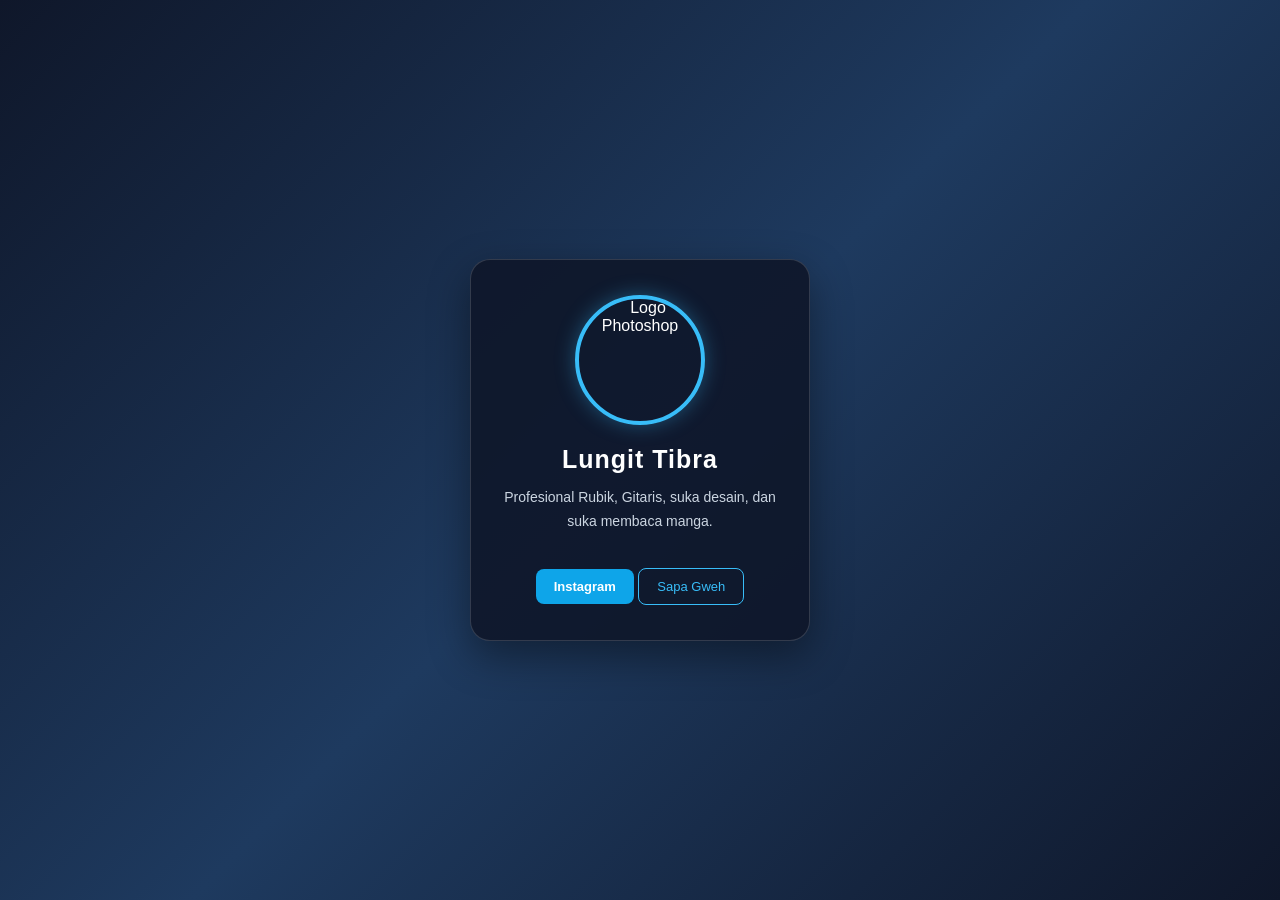
==== index.html @ 61258522 "Update index.html" ====
<!DOCTYPE html>
<html lang="id">

<head>
    <meta charset="UTF-8">
    <meta name="viewport" content="width=device-width, initial-scale=1.0">
    <title>King Lungit | Personal Profile</title>
    <link rel="stylesheet" href="style.css">
</head>

<body>

    <div class="profil-gweh">

        <img src="IMG_0841.JPG" alt="Logo Photoshop">

        <h1>Lungit Tibra</h1>

        <p>
            Profesional Rubik, Gitaris, suka desain,
            dan suka membaca manga.
        </p>

        <a href="https://www.instagram.com/lunqytz/" target="_blank">
            Instagram
        </a>

        <button id="sapagwe">
            Sapa Gweh
        </button>

    </div>

    <script src="script.js"></script>

</body>
</html>
---- style.css ----
/* RESET */
* {
  margin: 0;
  padding: 0;
  box-sizing: border-box;
}

/* BACKGROUND */
body {
  min-height: 100vh;
  display: flex;
  justify-content: center;
  align-items: center;
  background: linear-gradient(135deg, #0f172a, #1e3a5f, #0f172a);
  font-family: Arial, Helvetica, sans-serif;
  color: #ffffff;
}

/* PROFILE CARD */
.profil-gweh {
  width: 340px;
  padding: 35px 25px;
  background: rgba(15, 23, 42, 0.9);
  border: 1px solid rgba(255, 255, 255, 0.15);
  border-radius: 20px;
  text-align: center;
  box-shadow: 0 15px 40px rgba(0, 0, 0, 0.4);
  transition: 0.3s ease;
}

/* CARD HOVER */
.profil-gweh:hover {
  transform: translateY(-8px);
  box-shadow: 0 20px 50px rgba(0, 0, 0, 0.5);
}

/* PROFILE IMAGE */
.profil-gweh img {
  display: block;
  width: 130px;
  height: 130px;
  object-fit: cover;
  border-radius: 50%;
  margin: 0 auto 20px;
  border: 4px solid #38bdf8;
  box-shadow: 0 0 20px rgba(56, 189, 248, 0.35);
}

/* NAME */
.profil-gweh h1 {
  font-size: 25px;
  margin-bottom: 12px;
  letter-spacing: 1px;
}

/* DESCRIPTION */
.profil-gweh p {
  color: #cbd5e1;
  font-size: 14px;
  line-height: 1.7;
  margin-bottom: 25px;
}

/* LINKS */
.profil-gweh a {
  display: inline-block;
  padding: 10px 18px;
  background: #0ea5e9;
  color: white;
  text-decoration: none;
  border-radius: 8px;
  font-size: 13px;
  font-weight: bold;
  transition: 0.3s;
}

.profil-gweh a:hover {
  background: #0284c7;
  transform: scale(1.05);
}

/* BUTTON */
.profil-gweh button {
  padding: 10px 18px;
  margin-top: 10px;
  background: transparent;
  border: 1px solid #38bdf8;
  color: #38bdf8;
  border-radius: 8px;
  cursor: pointer;
  font-size: 13px;
  transition: 0.3s;
}

.profil-gweh button:hover {
  background: #38bdf8;
  color: #0f172a;
}

/* RESPONSIVE */
@media (max-width: 400px) {
  .profil-gweh {
    width: 90%;
  }
}
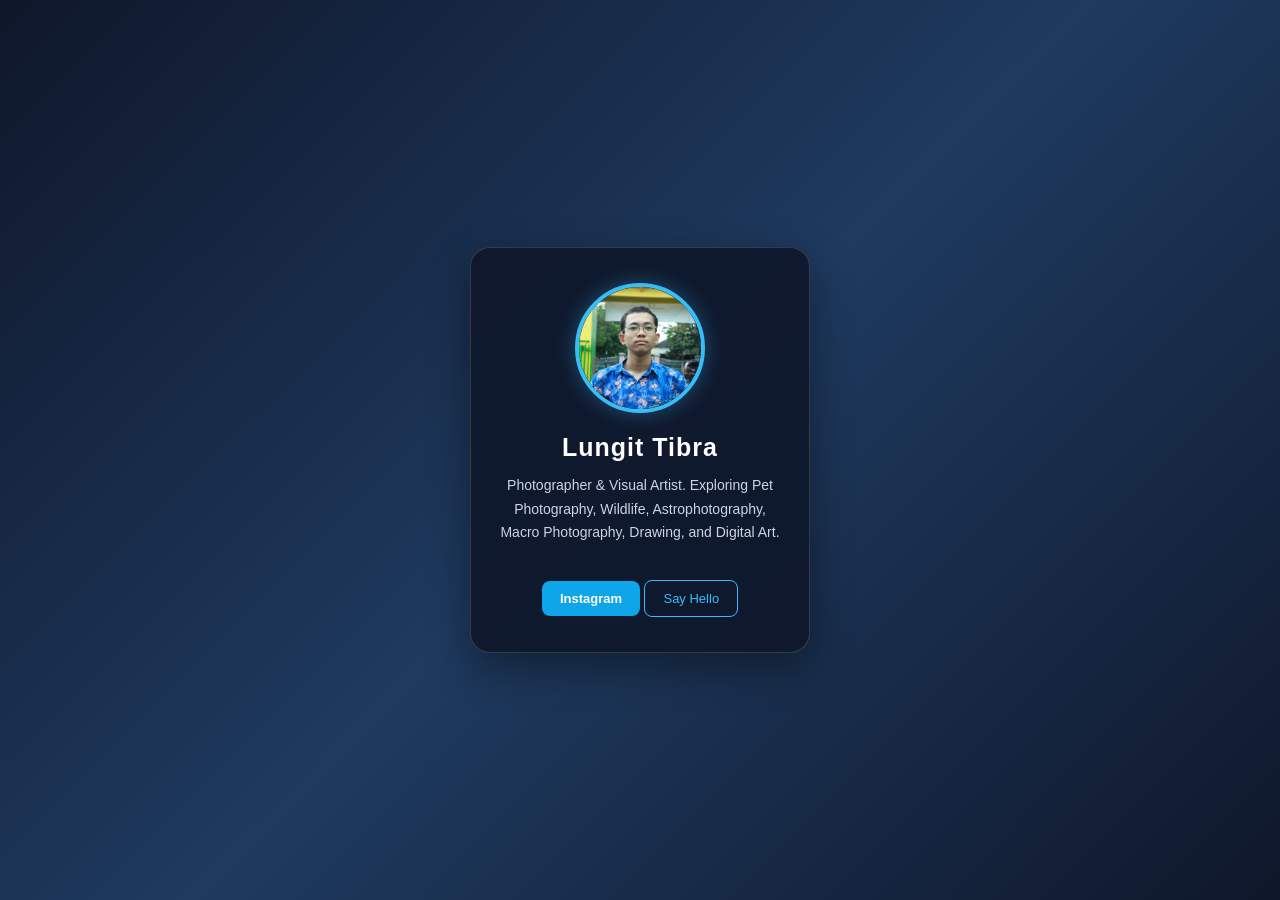
==== commit 725358b4: "Update index.html" ====
--- a/index.html
+++ b/index.html
@@ -5,7 +5,7 @@
 <head>
     <meta charset="UTF-8">
     <meta name="viewport" content="width=device-width, initial-scale=1.0">
-    <title>King Lungit | Personal Profile</title>
+    <title>King Lungit | Personal Portfolio</title>
     <link rel="stylesheet" href="style.css">
 </head>
 
@@ -13,21 +13,25 @@
 
     <div class="profil-gweh">
 
-        <img src="IMG_0841.JPG" alt="Logo Photoshop">
+        <img src="IMG_0841.JPG" alt="Lungit Tibra">
 
         <h1>Lungit Tibra</h1>
 
         <p>
-            Profesional Rubik, Gitaris, suka desain,
-            dan suka membaca manga.
+            Photographer & Visual Artist.
+            Exploring Pet Photography, Wildlife,
+            Astrophotography, Macro Photography,
+            Drawing, and Digital Art.
         </p>
 
-        <a href="https://www.instagram.com/lunqytz/" target="_blank">
+        <a href="https://www.instagram.com/lunqytz/"
+           target="_blank"
+           rel="noopener noreferrer">
             Instagram
         </a>
 
         <button id="sapagwe">
-            Sapa Gweh
+            Say Hello
         </button>
 
     </div>
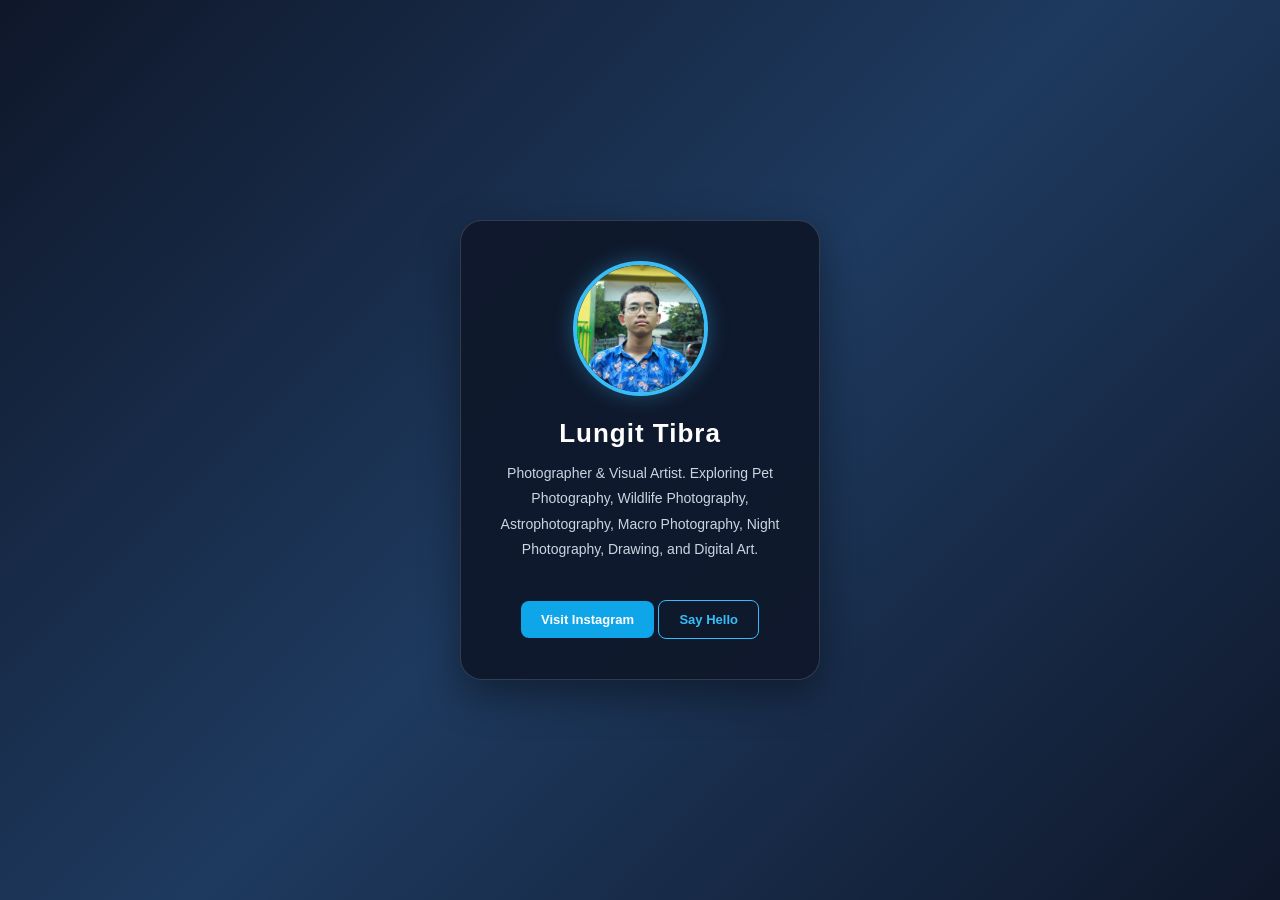
==== commit 43d544cc: "Update index.html" ====
--- a/index.html
+++ b/index.html
@@ -5,32 +5,37 @@
 <head>
     <meta charset="UTF-8">
     <meta name="viewport" content="width=device-width, initial-scale=1.0">
-    <title>King Lungit | Personal Portfolio</title>
+
+    <meta name="description" content="Personal portfolio of Lungit Tibra, Photographer and Visual Artist.">
+
+    <title>Lungit Tibra | Personal Portfolio</title>
+
     <link rel="stylesheet" href="style.css">
 </head>
 
 <body>
 
-    <div class="profil-gweh">
+    <div class="profile-card">
 
-        <img src="IMG_0841.JPG" alt="Lungit Tibra">
+        <img src="IMG_0841.JPG" alt="Profile Photo of Lungit Tibra">
 
         <h1>Lungit Tibra</h1>
 
         <p>
             Photographer & Visual Artist.
-            Exploring Pet Photography, Wildlife,
+            Exploring Pet Photography, Wildlife Photography,
             Astrophotography, Macro Photography,
-            Drawing, and Digital Art.
+            Night Photography, Drawing, and Digital Art.
         </p>
 
-        <a href="https://www.instagram.com/lunqytz/"
-           target="_blank"
-           rel="noopener noreferrer">
-            Instagram
+        <a
+            href="https://www.instagram.com/lunqytz/"
+            target="_blank"
+            rel="noopener noreferrer">
+            Visit Instagram
         </a>
 
-        <button id="sapagwe">
+        <button id="greeting-button">
             Say Hello
         </button>
 
--- a/style.css
+++ b/style.css
@@ -1,106 +1,158 @@
 
-/* RESET */
+/* ==========================
+   RESET
+========================== */
 * {
-  margin: 0;
-  padding: 0;
-  box-sizing: border-box;
+    margin: 0;
+    padding: 0;
+    box-sizing: border-box;
 }
 
-/* BACKGROUND */
+/* ==========================
+   BODY & BACKGROUND
+========================== */
 body {
-  min-height: 100vh;
-  display: flex;
-  justify-content: center;
-  align-items: center;
-  background: linear-gradient(135deg, #0f172a, #1e3a5f, #0f172a);
-  font-family: Arial, Helvetica, sans-serif;
-  color: #ffffff;
+    min-height: 100vh;
+    display: flex;
+    justify-content: center;
+    align-items: center;
+    padding: 20px;
+
+    background: linear-gradient(
+        135deg,
+        #0f172a,
+        #1e3a5f,
+        #0f172a
+    );
+
+    font-family: Arial, Helvetica, sans-serif;
+    color: #ffffff;
 }
 
-/* PROFILE CARD */
-.profil-gweh {
-  width: 340px;
-  padding: 35px 25px;
-  background: rgba(15, 23, 42, 0.9);
-  border: 1px solid rgba(255, 255, 255, 0.15);
-  border-radius: 20px;
-  text-align: center;
-  box-shadow: 0 15px 40px rgba(0, 0, 0, 0.4);
-  transition: 0.3s ease;
+/* ==========================
+   PROFILE CARD
+========================== */
+.profile-card {
+    width: 360px;
+    padding: 40px 28px;
+
+    background: rgba(15, 23, 42, 0.92);
+    border: 1px solid rgba(255, 255, 255, 0.15);
+    border-radius: 22px;
+
+    text-align: center;
+
+    box-shadow: 0 15px 40px rgba(0, 0, 0, 0.4);
+
+    transition: all 0.3s ease;
 }
 
 /* CARD HOVER */
-.profil-gweh:hover {
-  transform: translateY(-8px);
-  box-shadow: 0 20px 50px rgba(0, 0, 0, 0.5);
+.profile-card:hover {
+    transform: translateY(-8px);
+    box-shadow: 0 20px 50px rgba(0, 0, 0, 0.5);
 }
 
-/* PROFILE IMAGE */
-.profil-gweh img {
-  display: block;
-  width: 130px;
-  height: 130px;
-  object-fit: cover;
-  border-radius: 50%;
-  margin: 0 auto 20px;
-  border: 4px solid #38bdf8;
-  box-shadow: 0 0 20px rgba(56, 189, 248, 0.35);
+/* ==========================
+   PROFILE IMAGE
+========================== */
+.profile-card img {
+    display: block;
+
+    width: 135px;
+    height: 135px;
+
+    object-fit: cover;
+    border-radius: 50%;
+
+    margin: 0 auto 22px;
+
+    border: 4px solid #38bdf8;
+
+    box-shadow: 0 0 20px rgba(56, 189, 248, 0.35);
 }
 
-/* NAME */
-.profil-gweh h1 {
-  font-size: 25px;
-  margin-bottom: 12px;
-  letter-spacing: 1px;
+/* ==========================
+   PROFILE NAME
+========================== */
+.profile-card h1 {
+    font-size: 26px;
+    font-weight: bold;
+    letter-spacing: 1px;
+
+    margin-bottom: 12px;
 }
 
-/* DESCRIPTION */
-.profil-gweh p {
-  color: #cbd5e1;
-  font-size: 14px;
-  line-height: 1.7;
-  margin-bottom: 25px;
+/* ==========================
+   PROFILE DESCRIPTION
+========================== */
+.profile-card p {
+    color: #cbd5e1;
+
+    font-size: 14px;
+    line-height: 1.8;
+
+    margin-bottom: 28px;
 }
 
-/* LINKS */
-.profil-gweh a {
-  display: inline-block;
-  padding: 10px 18px;
-  background: #0ea5e9;
-  color: white;
-  text-decoration: none;
-  border-radius: 8px;
-  font-size: 13px;
-  font-weight: bold;
-  transition: 0.3s;
+/* ==========================
+   INSTAGRAM LINK
+========================== */
+.profile-card a {
+    display: inline-block;
+
+    padding: 11px 20px;
+
+    background: #0ea5e9;
+    color: #ffffff;
+
+    text-decoration: none;
+    border-radius: 8px;
+
+    font-size: 13px;
+    font-weight: bold;
+
+    transition: 0.3s ease;
 }
 
-.profil-gweh a:hover {
-  background: #0284c7;
-  transform: scale(1.05);
+.profile-card a:hover {
+    background: #0284c7;
+    transform: scale(1.05);
 }
 
-/* BUTTON */
-.profil-gweh button {
-  padding: 10px 18px;
-  margin-top: 10px;
-  background: transparent;
-  border: 1px solid #38bdf8;
-  color: #38bdf8;
-  border-radius: 8px;
-  cursor: pointer;
-  font-size: 13px;
-  transition: 0.3s;
+/* ==========================
+   GREETING BUTTON
+========================== */
+.profile-card button {
+    padding: 11px 20px;
+    margin-top: 10px;
+
+    background: transparent;
+
+    border: 1px solid #38bdf8;
+    color: #38bdf8;
+
+    border-radius: 8px;
+
+    cursor: pointer;
+
+    font-size: 13px;
+    font-weight: bold;
+
+    transition: 0.3s ease;
 }
 
-.profil-gweh button:hover {
-  background: #38bdf8;
-  color: #0f172a;
+.profile-card button:hover {
+    background: #38bdf8;
+    color: #0f172a;
 }
 
-/* RESPONSIVE */
+/* ==========================
+   RESPONSIVE DESIGN
+========================== */
 @media (max-width: 400px) {
-  .profil-gweh {
-    width: 90%;
-  }
+    .profile-card {
+        width: 100%;
+        padding: 35px 22px;
+    }
 }
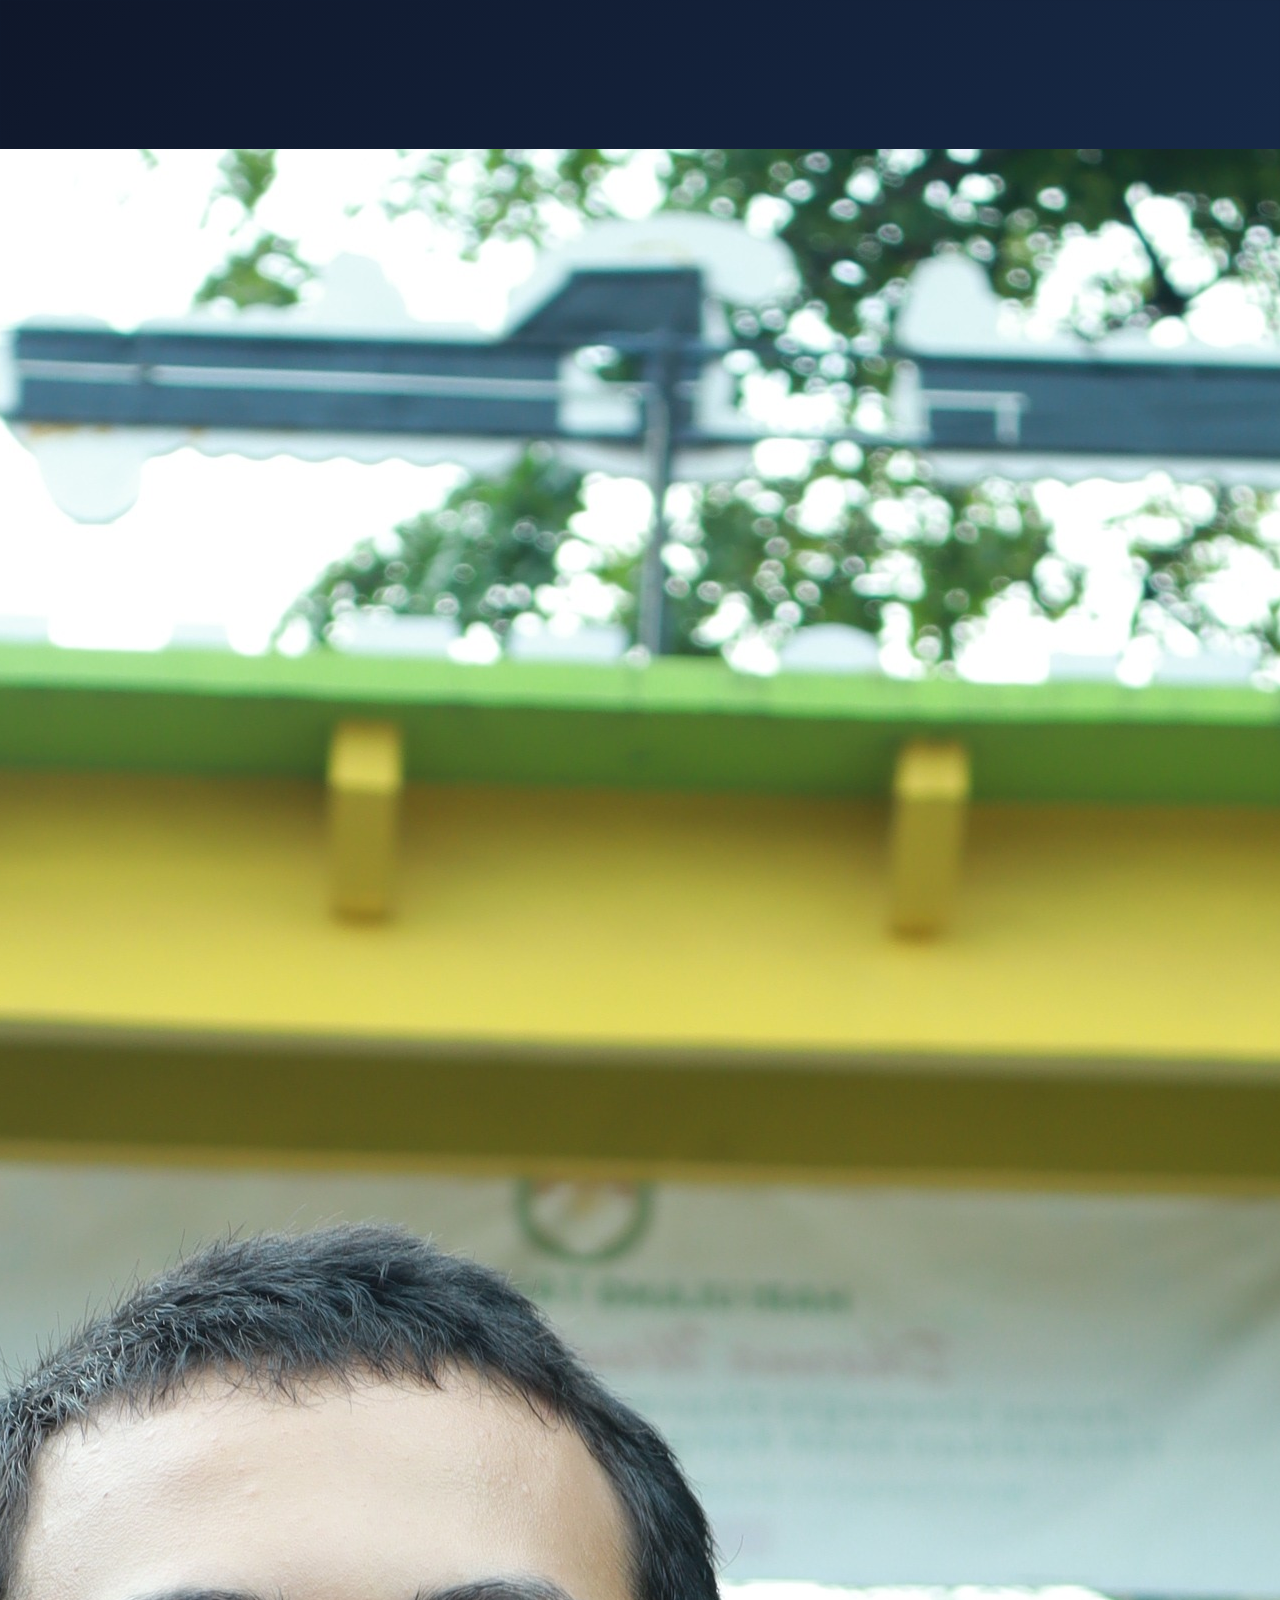
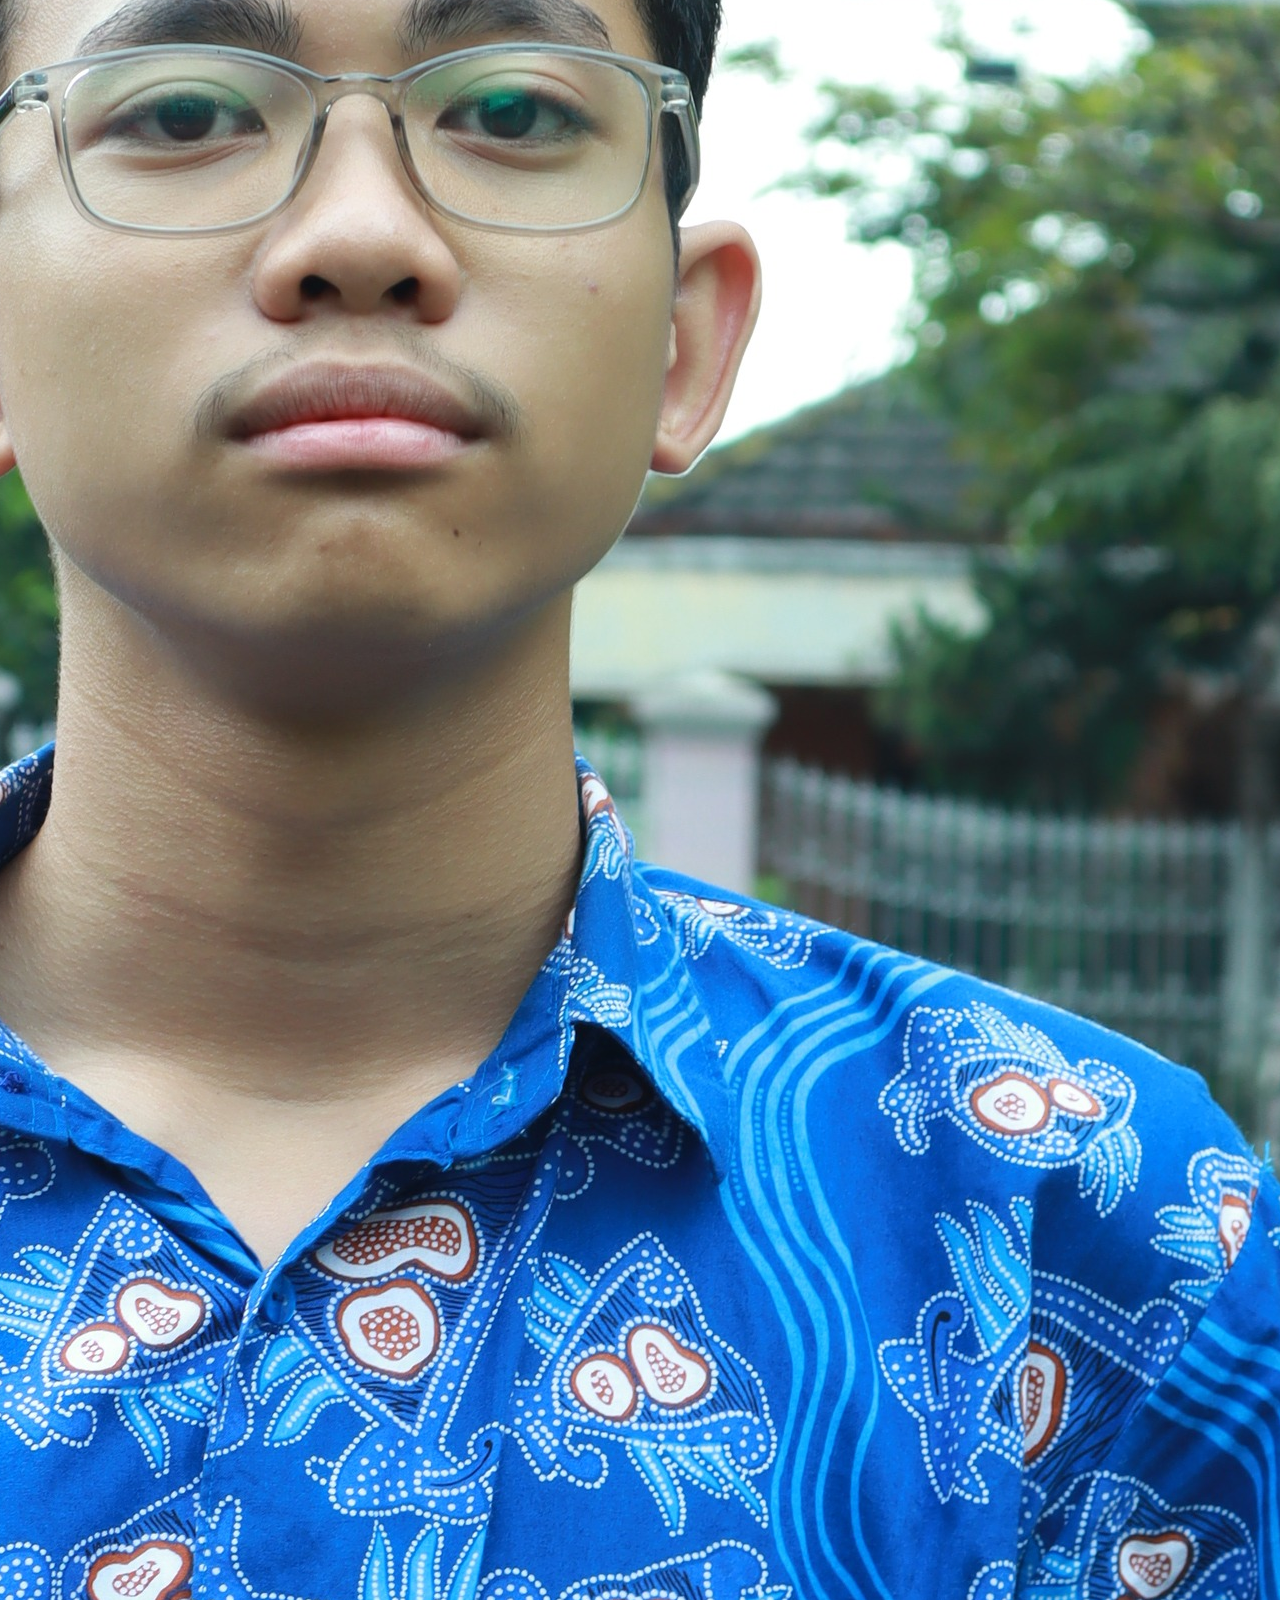
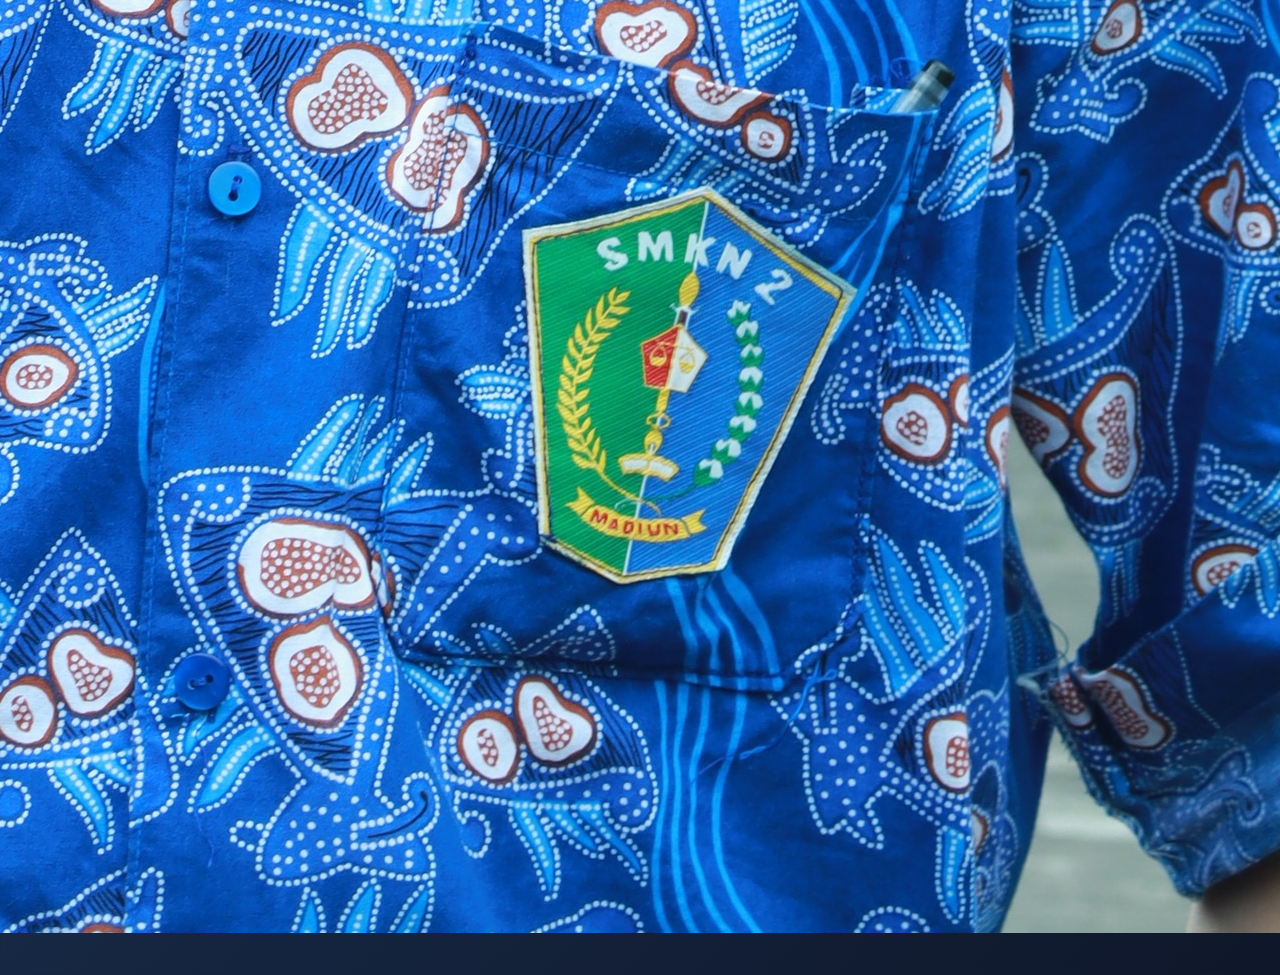
==== commit 8db30a83: "Update index.html" ====
--- a/index.html
+++ b/index.html
@@ -1,45 +1,440 @@
 
 <!DOCTYPE html>
-<html lang="id">
+<html lang="en">
 
 <head>
     <meta charset="UTF-8">
     <meta name="viewport" content="width=device-width, initial-scale=1.0">
 
-    <meta name="description" content="Personal portfolio of Lungit Tibra, Photographer and Visual Artist.">
-
-    <title>Lungit Tibra | Personal Portfolio</title>
+    <meta name="description" content="The personal portfolio of Lungit Tibra, Photographer and Visual Artist.">
+
+    <title>Lungit Tibra | Creative Portfolio</title>
 
     <link rel="stylesheet" href="style.css">
+
+    <link rel="preconnect" href="https://fonts.googleapis.com">
+    <link rel="preconnect" href="https://fonts.gstatic.com" crossorigin>
+
+    <link href="https://fonts.googleapis.com/css2?family=DM+Sans:wght@400;500;600;700&family=Outfit:wght@400;500;600;700;800&display=swap" rel="stylesheet">
 </head>
 
 <body>
 
-    <div class="profile-card">
-
-        <img src="IMG_0841.JPG" alt="Profile Photo of Lungit Tibra">
-
-        <h1>Lungit Tibra</h1>
-
-        <p>
-            Photographer & Visual Artist.
-            Exploring Pet Photography, Wildlife Photography,
-            Astrophotography, Macro Photography,
-            Night Photography, Drawing, and Digital Art.
-        </p>
-
-        <a
-            href="https://www.instagram.com/lunqytz/"
-            target="_blank"
-            rel="noopener noreferrer">
-            Visit Instagram
-        </a>
-
-        <button id="greeting-button">
-            Say Hello
-        </button>
-
-    </div>
+    <!-- NAVIGATION -->
+    <header class="header">
+        <nav class="navbar container">
+
+            <a href="#home" class="logo">
+                LUN<span>GIT.</span>
+            </a>
+
+            <button class="menu-toggle" id="menu-toggle" aria-label="Open navigation" aria-expanded="false">
+                ☰
+            </button>
+
+            <ul class="nav-links" id="nav-links">
+                <li><a href="#home">Home</a></li>
+                <li><a href="#about">About</a></li>
+                <li><a href="#portfolio">Portfolio</a></li>
+                <li><a href="#skills">Skills</a></li>
+                <li><a href="#contact">Contact</a></li>
+            </ul>
+
+        </nav>
+    </header>
+
+
+    <!-- HERO SECTION -->
+    <section class="hero container" id="home">
+
+        <div class="hero-content reveal">
+
+            <span class="eyebrow">
+                <span class="status-dot"></span>
+                PHOTOGRAPHER & VISUAL ARTIST
+            </span>
+
+            <h1>
+                Hello, I'm<br>
+                <span>Lungit Tibra.</span>
+            </h1>
+
+            <p>
+                Capturing moments, exploring creativity,
+                and creating visual stories through
+                photography and digital art.
+            </p>
+
+            <div class="hero-buttons">
+                <a href="#portfolio" class="btn btn-primary">
+                    Explore My Work
+                </a>
+
+                <a href="#contact" class="btn btn-outline">
+                    Get in Touch
+                </a>
+            </div>
+
+            <div class="hero-social">
+                <span>FOLLOW MY JOURNEY</span>
+                <a href="https://www.instagram.com/lunqytz/"
+                   target="_blank"
+                   rel="noopener noreferrer">
+                    Instagram ↗
+                </a>
+            </div>
+
+        </div>
+
+
+        <div class="hero-image reveal">
+
+            <div class="image-decoration"></div>
+
+            <img src="IMG_0841.JPG" alt="Portrait of Lungit Tibra">
+
+            <div class="image-caption">
+                <span>CREATIVE PORTFOLIO</span>
+                <strong>2026 — PRESENT</strong>
+            </div>
+
+        </div>
+
+    </section>
+
+
+    <!-- ABOUT SECTION -->
+    <section class="section container" id="about">
+
+        <div class="section-heading reveal">
+            <span class="section-label">01 / ABOUT ME</span>
+            <h2>A Little About <span>Myself.</span></h2>
+        </div>
+
+        <div class="about-content reveal">
+
+            <div class="about-text">
+                <h3>Creativity is my way of seeing the world.</h3>
+
+                <p>
+                    Hello! I'm Lungit Tibra, a student of Visual
+                    Communication Design (DKV) with a strong
+                    interest in photography and visual arts.
+                </p>
+
+                <p>
+                    I enjoy capturing moments, exploring nature,
+                    observing small details, and transforming
+                    ideas into visual creations through
+                    photography, drawing, and digital design.
+                </p>
+
+                <p>
+                    This website is a collection of my creative
+                    journey, personal projects, and selected works.
+                </p>
+            </div>
+
+            <div class="about-info">
+
+                <div class="info-item">
+                    <span>NAME</span>
+                    <strong>Lungit Tibra</strong>
+                </div>
+
+                <div class="info-item">
+                    <span>FIELD</span>
+                    <strong>Photography & Digital Art</strong>
+                </div>
+
+                <div class="info-item">
+                    <span>EDUCATION</span>
+                    <strong>Visual Communication Design</strong>
+                </div>
+
+                <div class="info-item">
+                    <span>LOCATION</span>
+                    <strong>Indonesia</strong>
+                </div>
+
+            </div>
+
+        </div>
+
+    </section>
+
+
+    <!-- PORTFOLIO SECTION -->
+    <section class="section portfolio-section" id="portfolio">
+
+        <div class="container">
+
+            <div class="section-heading reveal">
+                <span class="section-label">02 / MY PORTFOLIO</span>
+                <h2>Explore My <span>Creative World.</span></h2>
+
+                <p>
+                    A collection of my interests, creative experiments,
+                    and visual projects.
+                </p>
+            </div>
+
+
+            <div class="portfolio-grid">
+
+                <a href="#contact" class="portfolio-card reveal">
+                    <div class="portfolio-icon">🐈</div>
+                    <span>01 / PHOTOGRAPHY</span>
+                    <h3>Pet Photography</h3>
+                    <p>Capturing the personality and charm of animals.</p>
+                    <div class="card-arrow">↗</div>
+                </a>
+
+
+                <a href="#contact" class="portfolio-card reveal">
+                    <div class="portfolio-icon">✏️</div>
+                    <span>02 / ART</span>
+                    <h3>Drawing</h3>
+                    <p>Expressing ideas through illustrations and sketches.</p>
+                    <div class="card-arrow">↗</div>
+                </a>
+
+
+                <a href="#contact" class="portfolio-card reveal">
+                    <div class="portfolio-icon">🌙</div>
+                    <span>03 / PHOTOGRAPHY</span>
+                    <h3>Astrophotography</h3>
+                    <p>Exploring the beauty of the night sky and space.</p>
+                    <div class="card-arrow">↗</div>
+                </a>
+
+
+                <a href="#contact" class="portfolio-card reveal">
+                    <div class="portfolio-icon">📷</div>
+                    <span>04 / PHOTOGRAPHY</span>
+                    <h3>Photography</h3>
+                    <p>Documenting moments, places, and everyday life.</p>
+                    <div class="card-arrow">↗</div>
+                </a>
+
+
+                <a href="#contact" class="portfolio-card reveal">
+                    <div class="portfolio-icon">🦅</div>
+                    <span>05 / PHOTOGRAPHY</span>
+                    <h3>Wildlife Photography</h3>
+                    <p>Discovering wildlife through the camera lens.</p>
+                    <div class="card-arrow">↗</div>
+                </a>
+
+
+                <a href="#contact" class="portfolio-card reveal">
+                    <div class="portfolio-icon">👤</div>
+                    <span>06 / PHOTOGRAPHY</span>
+                    <h3>People Photography</h3>
+                    <p>Capturing human expressions and moments.</p>
+                    <div class="card-arrow">↗</div>
+                </a>
+
+
+                <a href="#contact" class="portfolio-card reveal">
+                    <div class="portfolio-icon">🌸</div>
+                    <span>07 / PHOTOGRAPHY</span>
+                    <h3>Macro Photography</h3>
+                    <p>Discovering beauty in the smallest details.</p>
+                    <div class="card-arrow">↗</div>
+                </a>
+
+
+                <a href="#contact" class="portfolio-card reveal">
+                    <div class="portfolio-icon">🎨</div>
+                    <span>08 / GRAPHIC DESIGN</span>
+                    <h3>Illustrator Work</h3>
+                    <p>Creating vector graphics and visual compositions.</p>
+                    <div class="card-arrow">↗</div>
+                </a>
+
+
+                <a href="#contact" class="portfolio-card reveal">
+                    <div class="portfolio-icon">🖌️</div>
+                    <span>09 / DIGITAL ART</span>
+                    <h3>Photoshop Work</h3>
+                    <p>Photo manipulation, editing, and digital artwork.</p>
+                    <div class="card-arrow">↗</div>
+                </a>
+
+
+                <a href="#contact" class="portfolio-card reveal">
+                    <div class="portfolio-icon">🌃</div>
+                    <span>10 / PHOTOGRAPHY</span>
+                    <h3>Night Photography</h3>
+                    <p>Capturing atmosphere and light after dark.</p>
+                    <div class="card-arrow">↗</div>
+                </a>
+
+            </div>
+
+        </div>
+
+    </section>
+
+
+    <!-- SKILLS SECTION -->
+    <section class="section container" id="skills">
+
+        <div class="section-heading reveal">
+            <span class="section-label">03 / MY SKILLS</span>
+            <h2>Creative <span>Tools.</span></h2>
+
+            <p>
+                Software and creative fields I enjoy exploring.
+            </p>
+        </div>
+
+
+        <div class="skills-grid reveal">
+
+            <div class="skill-item">
+                <div class="skill-symbol">Ps</div>
+                <div>
+                    <h3>Adobe Photoshop</h3>
+                    <p>Photo Editing & Digital Art</p>
+                </div>
+            </div>
+
+
+            <div class="skill-item">
+                <div class="skill-symbol illustrator">Ai</div>
+                <div>
+                    <h3>Adobe Illustrator</h3>
+                    <p>Vector Design & Illustration</p>
+                </div>
+            </div>
+
+
+            <div class="skill-item">
+                <div class="skill-symbol camera">📷</div>
+                <div>
+                    <h3>Photography</h3>
+                    <p>Visual Storytelling & Composition</p>
+                </div>
+            </div>
+
+
+            <div class="skill-item">
+                <div class="skill-symbol art">✏️</div>
+                <div>
+                    <h3>Drawing</h3>
+                    <p>Sketching & Creative Illustration</p>
+                </div>
+            </div>
+
+        </div>
+
+    </section>
+
+
+    <!-- FEATURED WORKS -->
+    <section class="section featured-section">
+
+        <div class="container">
+
+            <div class="section-heading reveal">
+                <span class="section-label">04 / CREATIVE JOURNEY</span>
+                <h2>Every Frame Tells <span>A Story.</span></h2>
+
+                <p>
+                    Every photograph and design represents
+                    a part of my creative journey.
+                </p>
+            </div>
+
+
+            <div class="featured-box reveal">
+
+                <div class="featured-content">
+                    <span>PERSONAL PROJECTS</span>
+
+                    <h3>
+                        Observe.<br>
+                        Capture.<br>
+                        Create.
+                    </h3>
+
+                    <p>
+                        A continuous journey of learning,
+                        experimenting, and developing
+                        my creative skills.
+                    </p>
+
+                    <a href="https://www.instagram.com/lunqytz/"
+                       target="_blank"
+                       rel="noopener noreferrer">
+                        View My Instagram ↗
+                    </a>
+                </div>
+
+                <div class="featured-decoration">
+                    <div class="circle circle-one"></div>
+                    <div class="circle circle-two"></div>
+                    <span>CREATIVITY</span>
+                </div>
+
+            </div>
+
+        </div>
+
+    </section>
+
+
+    <!-- CONTACT SECTION -->
+    <section class="section container" id="contact">
+
+        <div class="contact-box reveal">
+
+            <span class="section-label">05 / GET IN TOUCH</span>
+
+            <h2>Let's Connect <span>Together.</span></h2>
+
+            <p>
+                Thank you for visiting my portfolio.
+                Feel free to explore my work and connect
+                with me through Instagram.
+            </p>
+
+            <a href="https://www.instagram.com/lunqytz/"
+               target="_blank"
+               rel="noopener noreferrer"
+               class="btn btn-primary">
+                Contact Me on Instagram ↗
+            </a>
+
+        </div>
+
+    </section>
+
+
+    <!-- FOOTER -->
+    <footer class="footer">
+
+        <div class="container footer-content">
+
+            <a href="#home" class="logo">
+                LUN<span>GIT.</span>
+            </a>
+
+            <p>
+                © <span id="current-year">2026</span>
+                Lungit Tibra. All Rights Reserved.
+            </p>
+
+            <a href="#home" class="back-top">
+                Back to Top ↑
+            </a>
+
+        </div>
+
+    </footer>
+
 
     <script src="script.js"></script>
 
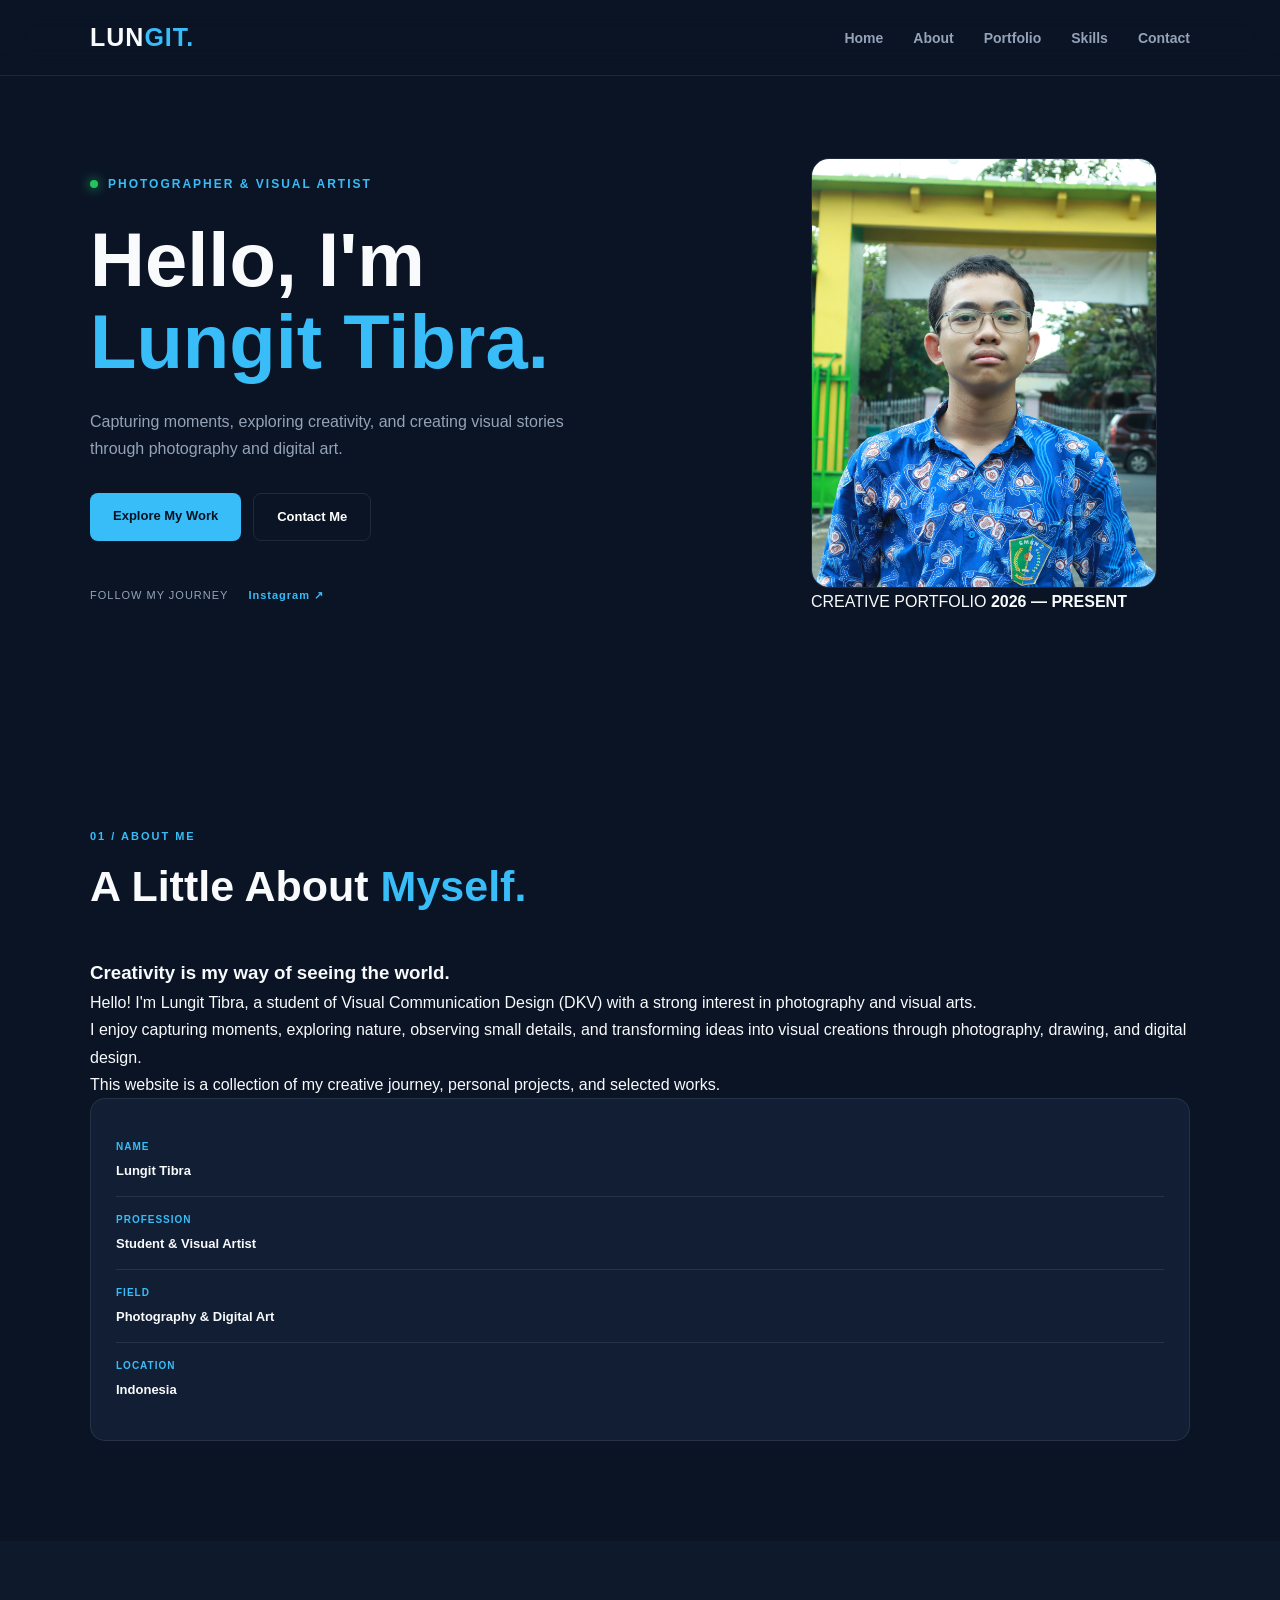
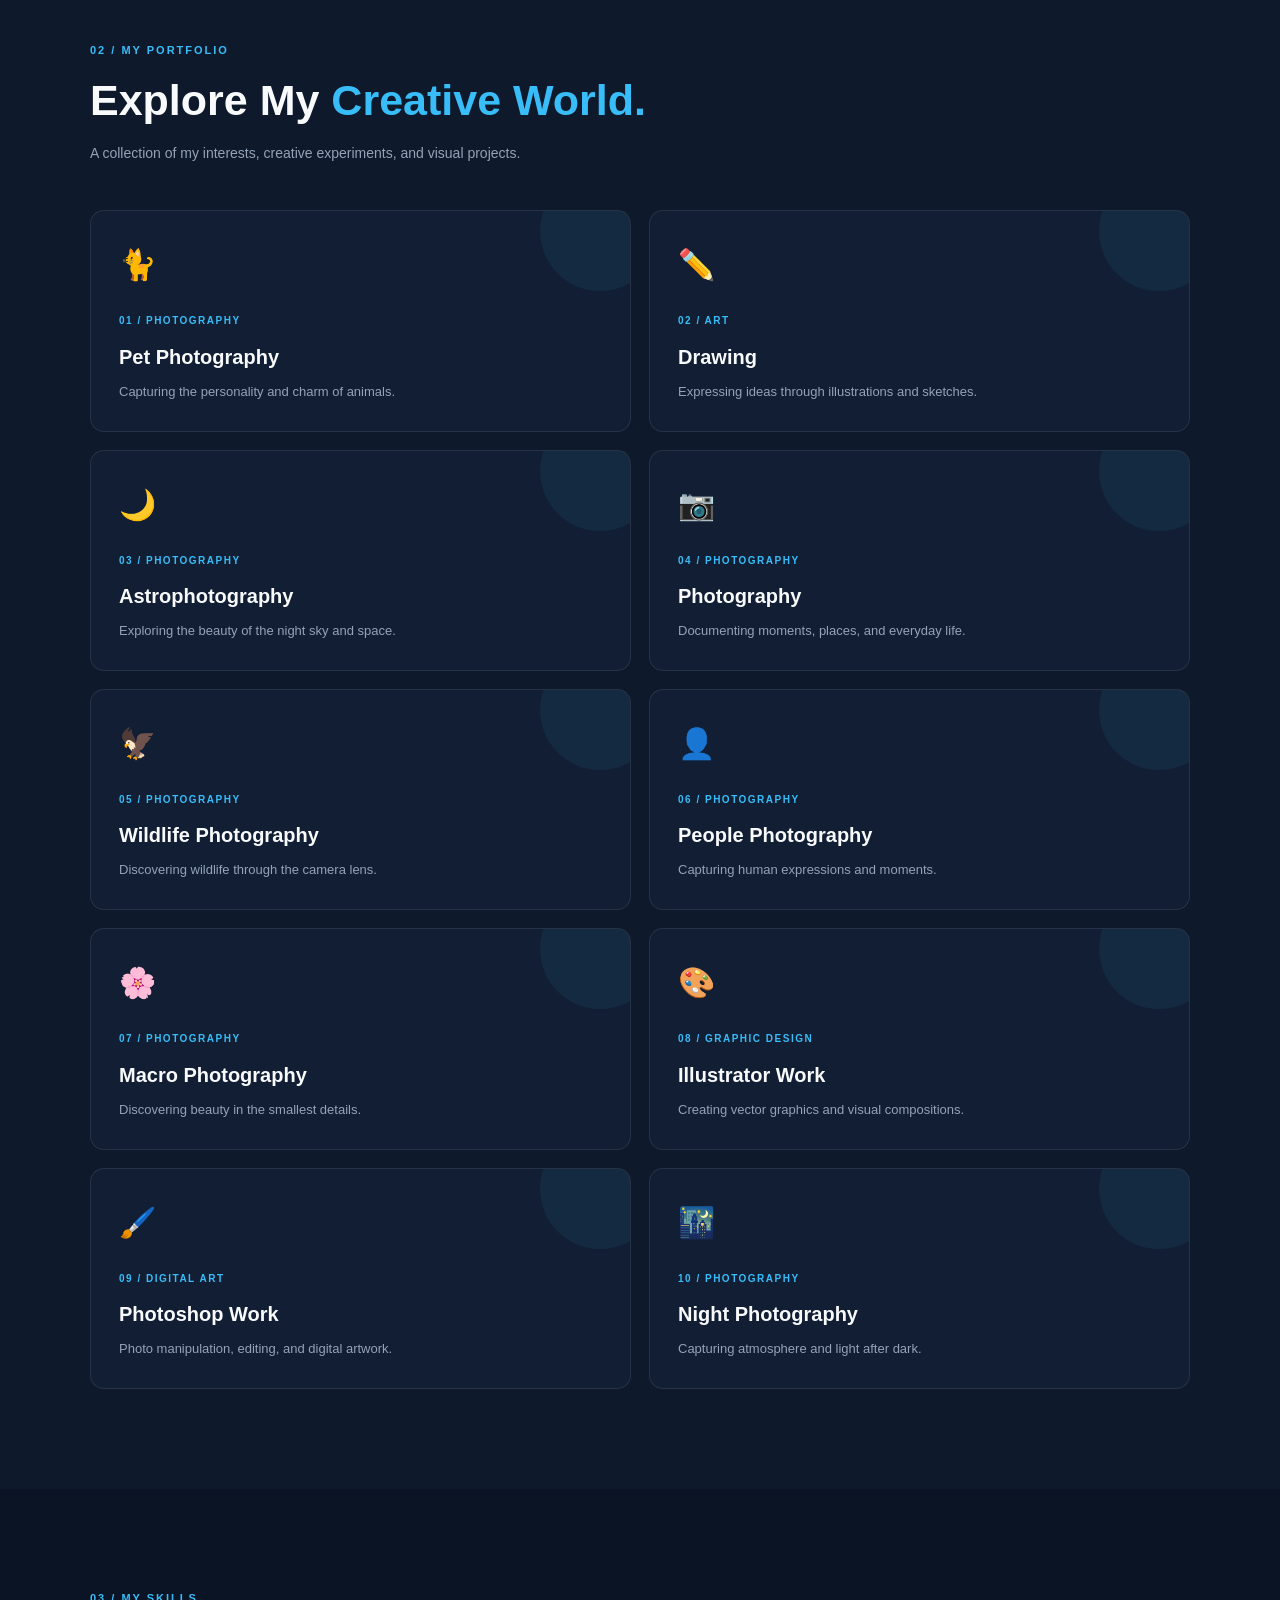
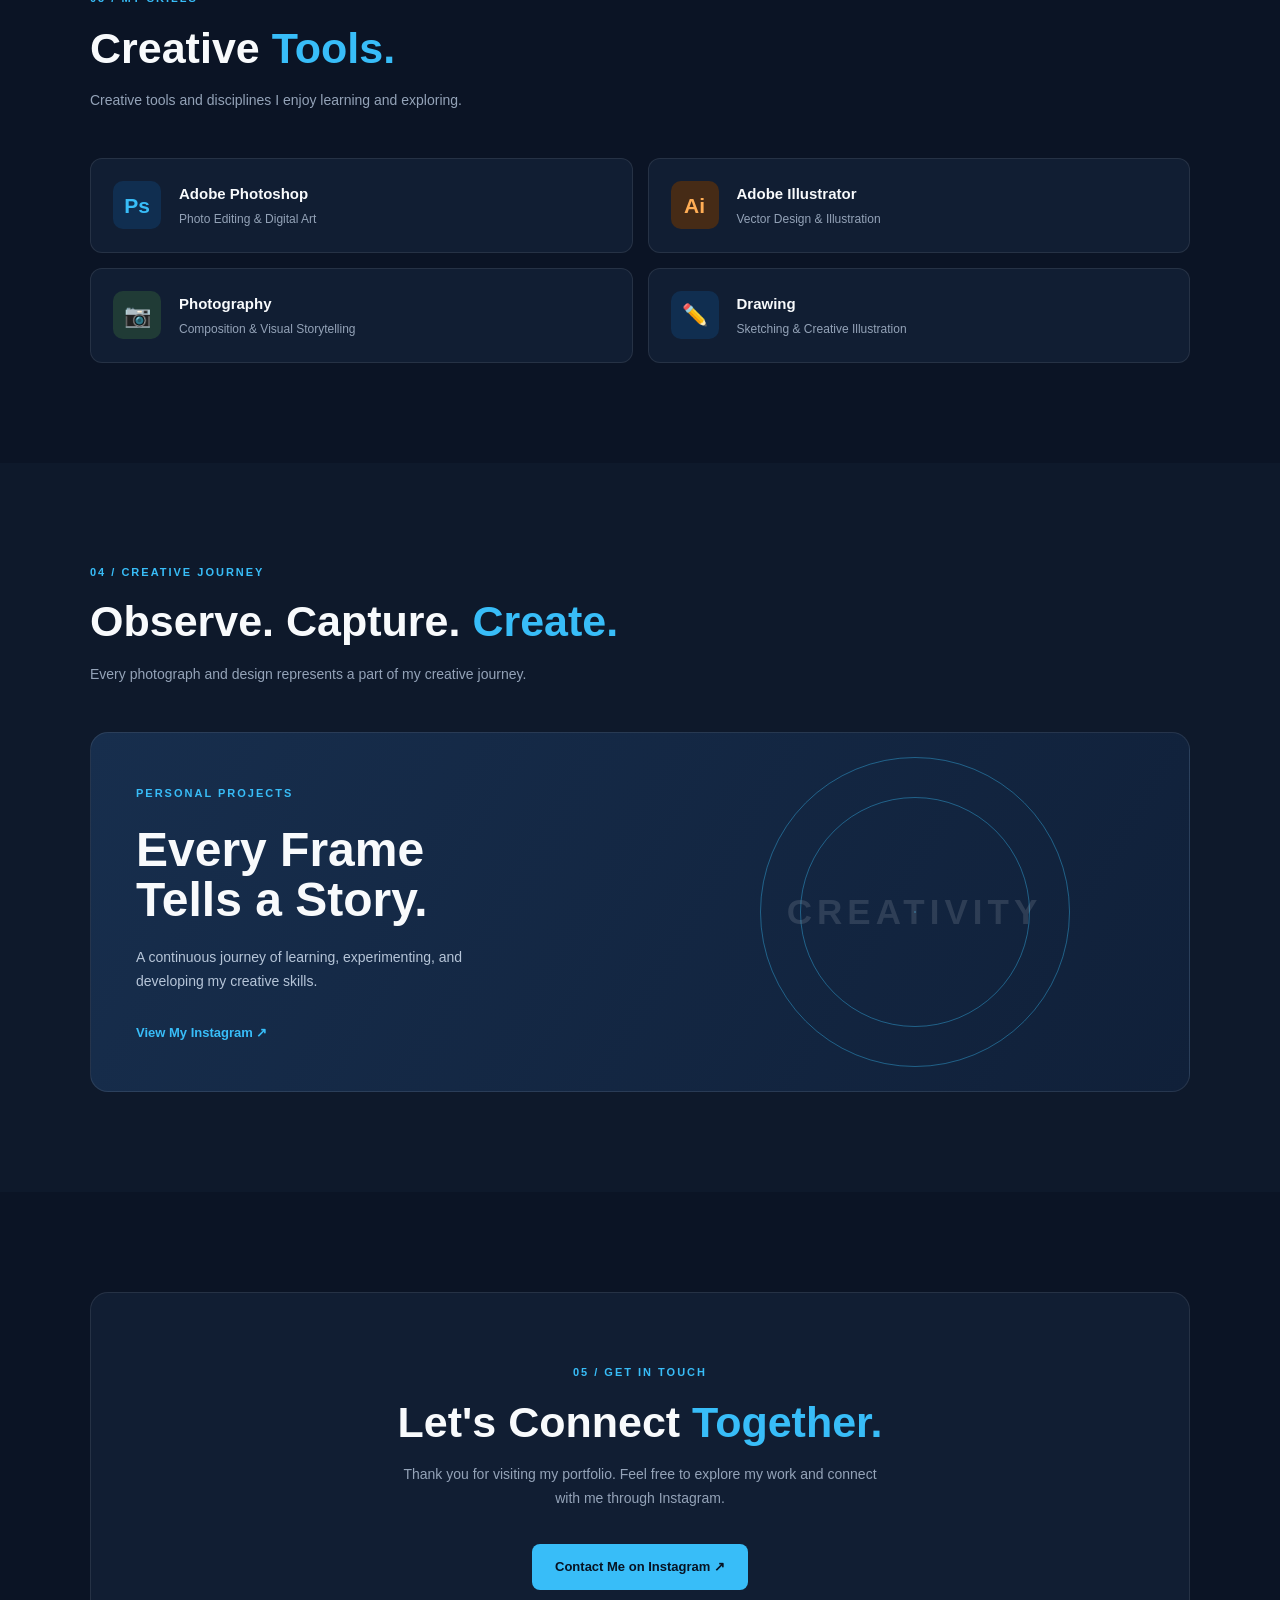
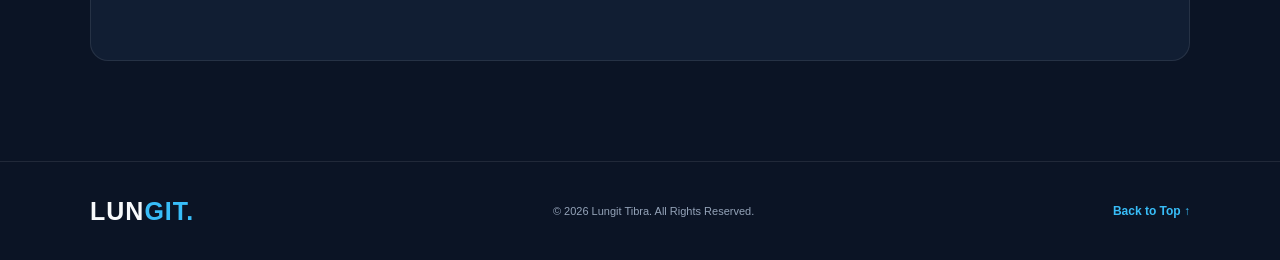
==== commit 0f0d4e18: "Update index.html" ====
--- a/index.html
+++ b/index.html
@@ -6,11 +6,11 @@
     <meta charset="UTF-8">
     <meta name="viewport" content="width=device-width, initial-scale=1.0">
 
-    <meta name="description" content="The personal portfolio of Lungit Tibra, Photographer and Visual Artist.">
+    <meta name="description" content="Lungit Tibra - Photographer and Visual Artist. Personal creative portfolio.">
 
     <title>Lungit Tibra | Creative Portfolio</title>
 
-    <link rel="stylesheet" href="style.css">
+    <link rel="stylesheet" href="style.css?v=3">
 
     <link rel="preconnect" href="https://fonts.googleapis.com">
     <link rel="preconnect" href="https://fonts.gstatic.com" crossorigin>
@@ -21,409 +21,423 @@
 <body>
 
     <!-- NAVIGATION -->
-    <header class="header">
-        <nav class="navbar container">
+    <header class="header" id="home">
+        <div class="container navbar">
+
+            <a href="#home" class="logo">LUN<span>GIT.</span></a>
+
+            <button class="menu-toggle" id="menu-toggle"
+                aria-label="Toggle navigation"
+                aria-expanded="false">
+                ☰
+            </button>
+
+            <nav>
+                <ul class="nav-links" id="nav-links">
+                    <li><a href="#home">Home</a></li>
+                    <li><a href="#about">About</a></li>
+                    <li><a href="#portfolio">Portfolio</a></li>
+                    <li><a href="#skills">Skills</a></li>
+                    <li><a href="#contact">Contact</a></li>
+                </ul>
+            </nav>
+
+        </div>
+    </header>
+
+
+    <main>
+
+        <!-- HERO -->
+        <section class="hero container">
+
+            <div class="hero-content reveal">
+
+                <span class="eyebrow">
+                    <span class="status-dot"></span>
+                    PHOTOGRAPHER & VISUAL ARTIST
+                </span>
+
+                <h1>
+                    Hello, I'm<br>
+                    <span>Lungit Tibra.</span>
+                </h1>
+
+                <p>
+                    Capturing moments, exploring creativity,
+                    and creating visual stories through
+                    photography and digital art.
+                </p>
+
+                <div class="hero-buttons">
+                    <a href="#portfolio" class="btn btn-primary">
+                        Explore My Work
+                    </a>
+
+                    <a href="#contact" class="btn btn-outline">
+                        Contact Me
+                    </a>
+                </div>
+
+                <div class="hero-social">
+                    <span>FOLLOW MY JOURNEY</span>
+
+                    <a href="https://www.instagram.com/lunqytz/"
+                       target="_blank"
+                       rel="noopener noreferrer">
+                        Instagram ↗
+                    </a>
+                </div>
+
+            </div>
+
+
+            <div class="hero-image reveal">
+
+                <div class="image-frame">
+                    <img src="IMG_0841.JPG"
+                         alt="Portrait of Lungit Tibra">
+                </div>
+
+                <div class="image-label">
+                    <span>CREATIVE PORTFOLIO</span>
+                    <strong>2026 — PRESENT</strong>
+                </div>
+
+            </div>
+
+        </section>
+
+
+        <!-- ABOUT -->
+        <section class="section container" id="about">
+
+            <div class="section-heading reveal">
+                <span class="section-label">01 / ABOUT ME</span>
+                <h2>A Little About <span>Myself.</span></h2>
+            </div>
+
+            <div class="about-grid reveal">
+
+                <div class="about-description">
+                    <h3>Creativity is my way of seeing the world.</h3>
+
+                    <p>
+                        Hello! I'm Lungit Tibra, a student of
+                        Visual Communication Design (DKV)
+                        with a strong interest in photography
+                        and visual arts.
+                    </p>
+
+                    <p>
+                        I enjoy capturing moments, exploring
+                        nature, observing small details, and
+                        transforming ideas into visual creations
+                        through photography, drawing, and
+                        digital design.
+                    </p>
+
+                    <p>
+                        This website is a collection of my
+                        creative journey, personal projects,
+                        and selected works.
+                    </p>
+                </div>
+
+
+                <div class="about-info">
+
+                    <div class="info-item">
+                        <span>NAME</span>
+                        <strong>Lungit Tibra</strong>
+                    </div>
+
+                    <div class="info-item">
+                        <span>PROFESSION</span>
+                        <strong>Student & Visual Artist</strong>
+                    </div>
+
+                    <div class="info-item">
+                        <span>FIELD</span>
+                        <strong>Photography & Digital Art</strong>
+                    </div>
+
+                    <div class="info-item">
+                        <span>LOCATION</span>
+                        <strong>Indonesia</strong>
+                    </div>
+
+                </div>
+
+            </div>
+
+        </section>
+
+
+        <!-- PORTFOLIO -->
+        <section class="section portfolio-section" id="portfolio">
+
+            <div class="container">
+
+                <div class="section-heading reveal">
+                    <span class="section-label">02 / MY PORTFOLIO</span>
+
+                    <h2>Explore My <span>Creative World.</span></h2>
+
+                    <p>
+                        A collection of my interests,
+                        creative experiments, and visual projects.
+                    </p>
+                </div>
+
+
+                <div class="portfolio-grid">
+
+                    <article class="portfolio-card reveal">
+                        <div class="portfolio-icon">🐈</div>
+                        <span>01 / PHOTOGRAPHY</span>
+                        <h3>Pet Photography</h3>
+                        <p>Capturing the personality and charm of animals.</p>
+                    </article>
+
+
+                    <article class="portfolio-card reveal">
+                        <div class="portfolio-icon">✏️</div>
+                        <span>02 / ART</span>
+                        <h3>Drawing</h3>
+                        <p>Expressing ideas through illustrations and sketches.</p>
+                    </article>
+
+
+                    <article class="portfolio-card reveal">
+                        <div class="portfolio-icon">🌙</div>
+                        <span>03 / PHOTOGRAPHY</span>
+                        <h3>Astrophotography</h3>
+                        <p>Exploring the beauty of the night sky and space.</p>
+                    </article>
+
+
+                    <article class="portfolio-card reveal">
+                        <div class="portfolio-icon">📷</div>
+                        <span>04 / PHOTOGRAPHY</span>
+                        <h3>Photography</h3>
+                        <p>Documenting moments, places, and everyday life.</p>
+                    </article>
+
+
+                    <article class="portfolio-card reveal">
+                        <div class="portfolio-icon">🦅</div>
+                        <span>05 / PHOTOGRAPHY</span>
+                        <h3>Wildlife Photography</h3>
+                        <p>Discovering wildlife through the camera lens.</p>
+                    </article>
+
+
+                    <article class="portfolio-card reveal">
+                        <div class="portfolio-icon">👤</div>
+                        <span>06 / PHOTOGRAPHY</span>
+                        <h3>People Photography</h3>
+                        <p>Capturing human expressions and moments.</p>
+                    </article>
+
+
+                    <article class="portfolio-card reveal">
+                        <div class="portfolio-icon">🌸</div>
+                        <span>07 / PHOTOGRAPHY</span>
+                        <h3>Macro Photography</h3>
+                        <p>Discovering beauty in the smallest details.</p>
+                    </article>
+
+
+                    <article class="portfolio-card reveal">
+                        <div class="portfolio-icon">🎨</div>
+                        <span>08 / GRAPHIC DESIGN</span>
+                        <h3>Illustrator Work</h3>
+                        <p>Creating vector graphics and visual compositions.</p>
+                    </article>
+
+
+                    <article class="portfolio-card reveal">
+                        <div class="portfolio-icon">🖌️</div>
+                        <span>09 / DIGITAL ART</span>
+                        <h3>Photoshop Work</h3>
+                        <p>Photo manipulation, editing, and digital artwork.</p>
+                    </article>
+
+
+                    <article class="portfolio-card reveal">
+                        <div class="portfolio-icon">🌃</div>
+                        <span>10 / PHOTOGRAPHY</span>
+                        <h3>Night Photography</h3>
+                        <p>Capturing atmosphere and light after dark.</p>
+                    </article>
+
+                </div>
+
+            </div>
+
+        </section>
+
+
+        <!-- SKILLS -->
+        <section class="section container" id="skills">
+
+            <div class="section-heading reveal">
+                <span class="section-label">03 / MY SKILLS</span>
+
+                <h2>Creative <span>Tools.</span></h2>
+
+                <p>
+                    Creative tools and disciplines
+                    I enjoy learning and exploring.
+                </p>
+            </div>
+
+
+            <div class="skills-grid reveal">
+
+                <div class="skill-item">
+                    <div class="skill-symbol">Ps</div>
+
+                    <div>
+                        <h3>Adobe Photoshop</h3>
+                        <p>Photo Editing & Digital Art</p>
+                    </div>
+                </div>
+
+
+                <div class="skill-item">
+                    <div class="skill-symbol illustrator">Ai</div>
+
+                    <div>
+                        <h3>Adobe Illustrator</h3>
+                        <p>Vector Design & Illustration</p>
+                    </div>
+                </div>
+
+
+                <div class="skill-item">
+                    <div class="skill-symbol camera">📷</div>
+
+                    <div>
+                        <h3>Photography</h3>
+                        <p>Composition & Visual Storytelling</p>
+                    </div>
+                </div>
+
+
+                <div class="skill-item">
+                    <div class="skill-symbol drawing">✏️</div>
+
+                    <div>
+                        <h3>Drawing</h3>
+                        <p>Sketching & Creative Illustration</p>
+                    </div>
+                </div>
+
+            </div>
+
+        </section>
+
+
+        <!-- FEATURED WORK -->
+        <section class="section featured-section">
+
+            <div class="container">
+
+                <div class="section-heading reveal">
+                    <span class="section-label">04 / CREATIVE JOURNEY</span>
+
+                    <h2>Observe. Capture. <span>Create.</span></h2>
+
+                    <p>
+                        Every photograph and design represents
+                        a part of my creative journey.
+                    </p>
+                </div>
+
+
+                <div class="featured-box reveal">
+
+                    <div class="featured-content">
+
+                        <span>PERSONAL PROJECTS</span>
+
+                        <h3>
+                            Every Frame<br>
+                            Tells a Story.
+                        </h3>
+
+                        <p>
+                            A continuous journey of learning,
+                            experimenting, and developing
+                            my creative skills.
+                        </p>
+
+                        <a href="https://www.instagram.com/lunqytz/"
+                           target="_blank"
+                           rel="noopener noreferrer">
+                            View My Instagram ↗
+                        </a>
+
+                    </div>
+
+
+                    <div class="featured-decoration">
+                        <div class="circle circle-one"></div>
+                        <div class="circle circle-two"></div>
+                        <div class="circle circle-three"></div>
+
+                        <span>CREATIVITY</span>
+                    </div>
+
+                </div>
+
+            </div>
+
+        </section>
+
+
+        <!-- CONTACT -->
+        <section class="section container" id="contact">
+
+            <div class="contact-box reveal">
+
+                <span class="section-label">05 / GET IN TOUCH</span>
+
+                <h2>Let's Connect <span>Together.</span></h2>
+
+                <p>
+                    Thank you for visiting my portfolio.
+                    Feel free to explore my work and connect
+                    with me through Instagram.
+                </p>
+
+                <a href="https://www.instagram.com/lunqytz/"
+                   target="_blank"
+                   rel="noopener noreferrer"
+                   class="btn btn-primary">
+                    Contact Me on Instagram ↗
+                </a>
+
+            </div>
+
+        </section>
+
+    </main>
+
+
+    <!-- FOOTER -->
+    <footer class="footer">
+
+        <div class="container footer-content">
 
             <a href="#home" class="logo">
                 LUN<span>GIT.</span>
             </a>
 
-            <button class="menu-toggle" id="menu-toggle" aria-label="Open navigation" aria-expanded="false">
-                ☰
-            </button>
-
-            <ul class="nav-links" id="nav-links">
-                <li><a href="#home">Home</a></li>
-                <li><a href="#about">About</a></li>
-                <li><a href="#portfolio">Portfolio</a></li>
-                <li><a href="#skills">Skills</a></li>
-                <li><a href="#contact">Contact</a></li>
-            </ul>
-
-        </nav>
-    </header>
-
-
-    <!-- HERO SECTION -->
-    <section class="hero container" id="home">
-
-        <div class="hero-content reveal">
-
-            <span class="eyebrow">
-                <span class="status-dot"></span>
-                PHOTOGRAPHER & VISUAL ARTIST
-            </span>
-
-            <h1>
-                Hello, I'm<br>
-                <span>Lungit Tibra.</span>
-            </h1>
-
             <p>
-                Capturing moments, exploring creativity,
-                and creating visual stories through
-                photography and digital art.
-            </p>
-
-            <div class="hero-buttons">
-                <a href="#portfolio" class="btn btn-primary">
-                    Explore My Work
-                </a>
-
-                <a href="#contact" class="btn btn-outline">
-                    Get in Touch
-                </a>
-            </div>
-
-            <div class="hero-social">
-                <span>FOLLOW MY JOURNEY</span>
-                <a href="https://www.instagram.com/lunqytz/"
-                   target="_blank"
-                   rel="noopener noreferrer">
-                    Instagram ↗
-                </a>
-            </div>
-
-        </div>
-
-
-        <div class="hero-image reveal">
-
-            <div class="image-decoration"></div>
-
-            <img src="IMG_0841.JPG" alt="Portrait of Lungit Tibra">
-
-            <div class="image-caption">
-                <span>CREATIVE PORTFOLIO</span>
-                <strong>2026 — PRESENT</strong>
-            </div>
-
-        </div>
-
-    </section>
-
-
-    <!-- ABOUT SECTION -->
-    <section class="section container" id="about">
-
-        <div class="section-heading reveal">
-            <span class="section-label">01 / ABOUT ME</span>
-            <h2>A Little About <span>Myself.</span></h2>
-        </div>
-
-        <div class="about-content reveal">
-
-            <div class="about-text">
-                <h3>Creativity is my way of seeing the world.</h3>
-
-                <p>
-                    Hello! I'm Lungit Tibra, a student of Visual
-                    Communication Design (DKV) with a strong
-                    interest in photography and visual arts.
-                </p>
-
-                <p>
-                    I enjoy capturing moments, exploring nature,
-                    observing small details, and transforming
-                    ideas into visual creations through
-                    photography, drawing, and digital design.
-                </p>
-
-                <p>
-                    This website is a collection of my creative
-                    journey, personal projects, and selected works.
-                </p>
-            </div>
-
-            <div class="about-info">
-
-                <div class="info-item">
-                    <span>NAME</span>
-                    <strong>Lungit Tibra</strong>
-                </div>
-
-                <div class="info-item">
-                    <span>FIELD</span>
-                    <strong>Photography & Digital Art</strong>
-                </div>
-
-                <div class="info-item">
-                    <span>EDUCATION</span>
-                    <strong>Visual Communication Design</strong>
-                </div>
-
-                <div class="info-item">
-                    <span>LOCATION</span>
-                    <strong>Indonesia</strong>
-                </div>
-
-            </div>
-
-        </div>
-
-    </section>
-
-
-    <!-- PORTFOLIO SECTION -->
-    <section class="section portfolio-section" id="portfolio">
-
-        <div class="container">
-
-            <div class="section-heading reveal">
-                <span class="section-label">02 / MY PORTFOLIO</span>
-                <h2>Explore My <span>Creative World.</span></h2>
-
-                <p>
-                    A collection of my interests, creative experiments,
-                    and visual projects.
-                </p>
-            </div>
-
-
-            <div class="portfolio-grid">
-
-                <a href="#contact" class="portfolio-card reveal">
-                    <div class="portfolio-icon">🐈</div>
-                    <span>01 / PHOTOGRAPHY</span>
-                    <h3>Pet Photography</h3>
-                    <p>Capturing the personality and charm of animals.</p>
-                    <div class="card-arrow">↗</div>
-                </a>
-
-
-                <a href="#contact" class="portfolio-card reveal">
-                    <div class="portfolio-icon">✏️</div>
-                    <span>02 / ART</span>
-                    <h3>Drawing</h3>
-                    <p>Expressing ideas through illustrations and sketches.</p>
-                    <div class="card-arrow">↗</div>
-                </a>
-
-
-                <a href="#contact" class="portfolio-card reveal">
-                    <div class="portfolio-icon">🌙</div>
-                    <span>03 / PHOTOGRAPHY</span>
-                    <h3>Astrophotography</h3>
-                    <p>Exploring the beauty of the night sky and space.</p>
-                    <div class="card-arrow">↗</div>
-                </a>
-
-
-                <a href="#contact" class="portfolio-card reveal">
-                    <div class="portfolio-icon">📷</div>
-                    <span>04 / PHOTOGRAPHY</span>
-                    <h3>Photography</h3>
-                    <p>Documenting moments, places, and everyday life.</p>
-                    <div class="card-arrow">↗</div>
-                </a>
-
-
-                <a href="#contact" class="portfolio-card reveal">
-                    <div class="portfolio-icon">🦅</div>
-                    <span>05 / PHOTOGRAPHY</span>
-                    <h3>Wildlife Photography</h3>
-                    <p>Discovering wildlife through the camera lens.</p>
-                    <div class="card-arrow">↗</div>
-                </a>
-
-
-                <a href="#contact" class="portfolio-card reveal">
-                    <div class="portfolio-icon">👤</div>
-                    <span>06 / PHOTOGRAPHY</span>
-                    <h3>People Photography</h3>
-                    <p>Capturing human expressions and moments.</p>
-                    <div class="card-arrow">↗</div>
-                </a>
-
-
-                <a href="#contact" class="portfolio-card reveal">
-                    <div class="portfolio-icon">🌸</div>
-                    <span>07 / PHOTOGRAPHY</span>
-                    <h3>Macro Photography</h3>
-                    <p>Discovering beauty in the smallest details.</p>
-                    <div class="card-arrow">↗</div>
-                </a>
-
-
-                <a href="#contact" class="portfolio-card reveal">
-                    <div class="portfolio-icon">🎨</div>
-                    <span>08 / GRAPHIC DESIGN</span>
-                    <h3>Illustrator Work</h3>
-                    <p>Creating vector graphics and visual compositions.</p>
-                    <div class="card-arrow">↗</div>
-                </a>
-
-
-                <a href="#contact" class="portfolio-card reveal">
-                    <div class="portfolio-icon">🖌️</div>
-                    <span>09 / DIGITAL ART</span>
-                    <h3>Photoshop Work</h3>
-                    <p>Photo manipulation, editing, and digital artwork.</p>
-                    <div class="card-arrow">↗</div>
-                </a>
-
-
-                <a href="#contact" class="portfolio-card reveal">
-                    <div class="portfolio-icon">🌃</div>
-                    <span>10 / PHOTOGRAPHY</span>
-                    <h3>Night Photography</h3>
-                    <p>Capturing atmosphere and light after dark.</p>
-                    <div class="card-arrow">↗</div>
-                </a>
-
-            </div>
-
-        </div>
-
-    </section>
-
-
-    <!-- SKILLS SECTION -->
-    <section class="section container" id="skills">
-
-        <div class="section-heading reveal">
-            <span class="section-label">03 / MY SKILLS</span>
-            <h2>Creative <span>Tools.</span></h2>
-
-            <p>
-                Software and creative fields I enjoy exploring.
-            </p>
-        </div>
-
-
-        <div class="skills-grid reveal">
-
-            <div class="skill-item">
-                <div class="skill-symbol">Ps</div>
-                <div>
-                    <h3>Adobe Photoshop</h3>
-                    <p>Photo Editing & Digital Art</p>
-                </div>
-            </div>
-
-
-            <div class="skill-item">
-                <div class="skill-symbol illustrator">Ai</div>
-                <div>
-                    <h3>Adobe Illustrator</h3>
-                    <p>Vector Design & Illustration</p>
-                </div>
-            </div>
-
-
-            <div class="skill-item">
-                <div class="skill-symbol camera">📷</div>
-                <div>
-                    <h3>Photography</h3>
-                    <p>Visual Storytelling & Composition</p>
-                </div>
-            </div>
-
-
-            <div class="skill-item">
-                <div class="skill-symbol art">✏️</div>
-                <div>
-                    <h3>Drawing</h3>
-                    <p>Sketching & Creative Illustration</p>
-                </div>
-            </div>
-
-        </div>
-
-    </section>
-
-
-    <!-- FEATURED WORKS -->
-    <section class="section featured-section">
-
-        <div class="container">
-
-            <div class="section-heading reveal">
-                <span class="section-label">04 / CREATIVE JOURNEY</span>
-                <h2>Every Frame Tells <span>A Story.</span></h2>
-
-                <p>
-                    Every photograph and design represents
-                    a part of my creative journey.
-                </p>
-            </div>
-
-
-            <div class="featured-box reveal">
-
-                <div class="featured-content">
-                    <span>PERSONAL PROJECTS</span>
-
-                    <h3>
-                        Observe.<br>
-                        Capture.<br>
-                        Create.
-                    </h3>
-
-                    <p>
-                        A continuous journey of learning,
-                        experimenting, and developing
-                        my creative skills.
-                    </p>
-
-                    <a href="https://www.instagram.com/lunqytz/"
-                       target="_blank"
-                       rel="noopener noreferrer">
-                        View My Instagram ↗
-                    </a>
-                </div>
-
-                <div class="featured-decoration">
-                    <div class="circle circle-one"></div>
-                    <div class="circle circle-two"></div>
-                    <span>CREATIVITY</span>
-                </div>
-
-            </div>
-
-        </div>
-
-    </section>
-
-
-    <!-- CONTACT SECTION -->
-    <section class="section container" id="contact">
-
-        <div class="contact-box reveal">
-
-            <span class="section-label">05 / GET IN TOUCH</span>
-
-            <h2>Let's Connect <span>Together.</span></h2>
-
-            <p>
-                Thank you for visiting my portfolio.
-                Feel free to explore my work and connect
-                with me through Instagram.
-            </p>
-
-            <a href="https://www.instagram.com/lunqytz/"
-               target="_blank"
-               rel="noopener noreferrer"
-               class="btn btn-primary">
-                Contact Me on Instagram ↗
-            </a>
-
-        </div>
-
-    </section>
-
-
-    <!-- FOOTER -->
-    <footer class="footer">
-
-        <div class="container footer-content">
-
-            <a href="#home" class="logo">
-                LUN<span>GIT.</span>
-            </a>
-
-            <p>
-                © <span id="current-year">2026</span>
+                © <span id="current-year"></span>
                 Lungit Tibra. All Rights Reserved.
             </p>
 
--- a/style.css
+++ b/style.css
@@ -1,158 +1,779 @@
 
-/* ==========================
-   RESET
-========================== */
+/* =====================================
+   1. RESET & GLOBAL
+===================================== */
+
 * {
     margin: 0;
     padding: 0;
     box-sizing: border-box;
-}
-
-/* ==========================
-   BODY & BACKGROUND
-========================== */
+    scroll-behavior: smooth;
+}
+
+:root {
+    --background: #0b1425;
+    --surface: #111e33;
+    --surface-light: #192b46;
+    --primary: #38bdf8;
+    --primary-dark: #0284c7;
+    --text: #f8fafc;
+    --muted: #94a3b8;
+    --border: rgba(255, 255, 255, 0.09);
+}
+
 body {
-    min-height: 100vh;
+    background: var(--background);
+    color: var(--text);
+    font-family: 'DM Sans', sans-serif;
+    line-height: 1.7;
+    overflow-x: hidden;
+}
+
+a {
+    color: inherit;
+    text-decoration: none;
+}
+
+.container {
+    width: min(1100px, 90%);
+    margin: auto;
+}
+
+section {
+    scroll-margin-top: 85px;
+}
+
+
+/* =====================================
+   2. NAVIGATION
+===================================== */
+
+.header {
+    position: sticky;
+    top: 0;
+    z-index: 1000;
+    background: rgba(11, 20, 37, 0.9);
+    backdrop-filter: blur(15px);
+    border-bottom: 1px solid var(--border);
+}
+
+.navbar {
+    min-height: 75px;
     display: flex;
-    justify-content: center;
     align-items: center;
-    padding: 20px;
-
-    background: linear-gradient(
-        135deg,
-        #0f172a,
-        #1e3a5f,
-        #0f172a
-    );
-
-    font-family: Arial, Helvetica, sans-serif;
-    color: #ffffff;
-}
-
-/* ==========================
-   PROFILE CARD
-========================== */
-.profile-card {
-    width: 360px;
-    padding: 40px 28px;
-
-    background: rgba(15, 23, 42, 0.92);
-    border: 1px solid rgba(255, 255, 255, 0.15);
-    border-radius: 22px;
-
+    justify-content: space-between;
+}
+
+.logo {
+    font-family: 'Outfit', sans-serif;
+    font-size: 25px;
+    font-weight: 800;
+    letter-spacing: 1px;
+}
+
+.logo span {
+    color: var(--primary);
+}
+
+.nav-links {
+    display: flex;
+    align-items: center;
+    gap: 30px;
+    list-style: none;
+}
+
+.nav-links a {
+    color: var(--muted);
+    font-size: 14px;
+    font-weight: 600;
+    transition: 0.3s;
+}
+
+.nav-links a:hover {
+    color: var(--primary);
+}
+
+.menu-toggle {
+    display: none;
+    background: none;
+    border: none;
+    color: white;
+    font-size: 26px;
+    cursor: pointer;
+}
+
+
+/* =====================================
+   3. HERO SECTION
+===================================== */
+
+.hero {
+    min-height: 620px;
+    display: grid;
+    grid-template-columns: 1.2fr 0.8fr;
+    align-items: center;
+    gap: 70px;
+    padding-top: 70px;
+    padding-bottom: 100px;
+}
+
+.eyebrow {
+    display: inline-flex;
+    align-items: center;
+    gap: 10px;
+    color: var(--primary);
+    font-size: 12px;
+    font-weight: 700;
+    letter-spacing: 2px;
+    margin-bottom: 25px;
+}
+
+.status-dot {
+    width: 8px;
+    height: 8px;
+    border-radius: 50%;
+    background: #22c55e;
+    box-shadow: 0 0 12px #22c55e;
+}
+
+.hero h1 {
+    font-family: 'Outfit', sans-serif;
+    font-size: clamp(48px, 7vw, 76px);
+    line-height: 1.08;
+    font-weight: 800;
+    margin-bottom: 25px;
+}
+
+.hero h1 span,
+.section-heading h2 span,
+.contact-box h2 span {
+    color: var(--primary);
+}
+
+.hero-content > p {
+    max-width: 500px;
+    color: var(--muted);
+    font-size: 16px;
+    margin-bottom: 30px;
+}
+
+.hero-buttons {
+    display: flex;
+    flex-wrap: wrap;
+    gap: 12px;
+}
+
+.btn {
+    display: inline-block;
+    padding: 12px 23px;
+    border-radius: 8px;
+    font-size: 13px;
+    font-weight: 700;
+    transition: 0.3s;
+}
+
+.btn-primary {
+    background: var(--primary);
+    color: #071323;
+}
+
+.btn-primary:hover {
+    background: #7dd3fc;
+    transform: translateY(-3px);
+    box-shadow: 0 8px 25px rgba(56, 189, 248, 0.2);
+}
+
+.btn-outline {
+    border: 1px solid var(--border);
+    color: white;
+}
+
+.btn-outline:hover {
+    border-color: var(--primary);
+    color: var(--primary);
+}
+
+.hero-social {
+    display: flex;
+    align-items: center;
+    gap: 20px;
+    margin-top: 45px;
+    font-size: 11px;
+    letter-spacing: 1px;
+}
+
+.hero-social span {
+    color: var(--muted);
+}
+
+.hero-social a {
+    color: var(--primary);
+    font-weight: 700;
+}
+
+
+/* HERO IMAGE */
+
+.hero-image {
+    position: relative;
+    width: 100%;
+    max-width: 370px;
+    justify-self: center;
+    padding: 12px;
+}
+
+.hero-image img {
+    display: block;
+    width: 100%;
+    height: 430px;
+    object-fit: cover;
+    object-position: center;
+    border-radius: 18px;
+    position: relative;
+    z-index: 2;
+    border: 1px solid var(--border);
+}
+
+.image-decoration {
+    position: absolute;
+    width: 100%;
+    height: 100%;
+    top: 0;
+    left: 25px;
+    border: 2px solid var(--primary);
+    border-radius: 18px;
+    opacity: 0.5;
+}
+
+.image-caption {
+    position: absolute;
+    z-index: 3;
+    bottom: 28px;
+    left: 28px;
+    right: 28px;
+    padding: 15px;
+    background: rgba(11, 20, 37, 0.85);
+    backdrop-filter: blur(10px);
+    border-radius: 8px;
+    display: flex;
+    flex-direction: column;
+}
+
+.image-caption span {
+    font-size: 10px;
+    color: var(--primary);
+    letter-spacing: 2px;
+}
+
+.image-caption strong {
+    font-size: 13px;
+}
+
+
+/* =====================================
+   4. GENERAL SECTION
+===================================== */
+
+.section {
+    padding-top: 100px;
+    padding-bottom: 100px;
+}
+
+.section-heading {
+    margin-bottom: 45px;
+}
+
+.section-label {
+    display: block;
+    color: var(--primary);
+    font-size: 11px;
+    font-weight: 700;
+    letter-spacing: 2px;
+    margin-bottom: 15px;
+}
+
+.section-heading h2,
+.contact-box h2 {
+    font-family: 'Outfit', sans-serif;
+    font-size: clamp(30px, 5vw, 43px);
+    line-height: 1.2;
+    margin-bottom: 15px;
+}
+
+.section-heading > p {
+    color: var(--muted);
+    max-width: 550px;
+    font-size: 14px;
+}
+
+
+/* =====================================
+   5. ABOUT SECTION
+===================================== */
+
+.about-content {
+    display: grid;
+    grid-template-columns: 1.3fr 0.7fr;
+    gap: 70px;
+}
+
+.about-text h3 {
+    font-family: 'Outfit', sans-serif;
+    font-size: 23px;
+    margin-bottom: 20px;
+}
+
+.about-text p {
+    color: var(--muted);
+    font-size: 14px;
+    margin-bottom: 15px;
+}
+
+.about-info {
+    background: var(--surface);
+    border: 1px solid var(--border);
+    border-radius: 15px;
+    padding: 25px;
+}
+
+.info-item {
+    display: flex;
+    flex-direction: column;
+    gap: 5px;
+    padding: 14px 0;
+    border-bottom: 1px solid var(--border);
+}
+
+.info-item:last-child {
+    border-bottom: none;
+}
+
+.info-item span {
+    color: var(--primary);
+    font-size: 10px;
+    font-weight: 700;
+    letter-spacing: 1px;
+}
+
+.info-item strong {
+    font-size: 13px;
+}
+
+
+/* =====================================
+   6. PORTFOLIO SECTION
+===================================== */
+
+.portfolio-section {
+    background: #0e192b;
+}
+
+.portfolio-grid {
+    display: grid;
+    grid-template-columns: repeat(2, 1fr);
+    gap: 18px;
+}
+
+.portfolio-card {
+    position: relative;
+    min-height: 220px;
+    padding: 28px;
+    background: var(--surface);
+    border: 1px solid var(--border);
+    border-radius: 14px;
+    overflow: hidden;
+    transition: 0.3s ease;
+}
+
+.portfolio-card::before {
+    content: "";
+    position: absolute;
+    width: 120px;
+    height: 120px;
+    border-radius: 50%;
+    background: rgba(56, 189, 248, 0.07);
+    top: -40px;
+    right: -30px;
+    transition: 0.3s;
+}
+
+.portfolio-card:hover {
+    transform: translateY(-6px);
+    border-color: rgba(56, 189, 248, 0.5);
+    background: var(--surface-light);
+}
+
+.portfolio-card:hover::before {
+    transform: scale(1.6);
+}
+
+.portfolio-icon {
+    font-size: 30px;
+    margin-bottom: 15px;
+}
+
+.portfolio-card > span {
+    color: var(--primary);
+    font-size: 10px;
+    font-weight: 700;
+    letter-spacing: 1.5px;
+}
+
+.portfolio-card h3 {
+    font-family: 'Outfit', sans-serif;
+    font-size: 20px;
+    margin: 7px 0;
+}
+
+.portfolio-card p {
+    color: var(--muted);
+    font-size: 13px;
+    max-width: 350px;
+}
+
+.card-arrow {
+    position: absolute;
+    top: 25px;
+    right: 25px;
+    color: var(--primary);
+    font-size: 22px;
+    transition: 0.3s;
+}
+
+.portfolio-card:hover .card-arrow {
+    transform: translate(4px, -4px);
+}
+
+
+/* =====================================
+   7. SKILLS SECTION
+===================================== */
+
+.skills-grid {
+    display: grid;
+    grid-template-columns: repeat(2, 1fr);
+    gap: 15px;
+}
+
+.skill-item {
+    display: flex;
+    align-items: center;
+    gap: 18px;
+    padding: 22px;
+    background: var(--surface);
+    border: 1px solid var(--border);
+    border-radius: 12px;
+    transition: 0.3s;
+}
+
+.skill-item:hover {
+    border-color: var(--primary);
+    transform: translateY(-4px);
+}
+
+.skill-symbol {
+    width: 48px;
+    height: 48px;
+    display: grid;
+    place-items: center;
+    flex-shrink: 0;
+    background: #102e50;
+    color: #38bdf8;
+    border-radius: 10px;
+    font-family: 'Outfit', sans-serif;
+    font-weight: 800;
+    font-size: 21px;
+}
+
+.illustrator {
+    background: #462b16;
+    color: #ffad55;
+}
+
+.camera {
+    background: #203b36;
+    font-size: 22px;
+}
+
+.art {
+    background: #382b50;
+}
+
+.skill-item h3 {
+    font-size: 15px;
+    margin-bottom: 3px;
+}
+
+.skill-item p {
+    font-size: 12px;
+    color: var(--muted);
+}
+
+
+/* =====================================
+   8. FEATURED SECTION
+===================================== */
+
+.featured-section {
+    background: #0e192b;
+}
+
+.featured-box {
+    display: grid;
+    grid-template-columns: 1fr 1fr;
+    min-height: 360px;
+    background: linear-gradient(120deg, #172e4d, #102039);
+    border: 1px solid var(--border);
+    border-radius: 18px;
+    overflow: hidden;
+}
+
+.featured-content {
+    padding: 45px;
+}
+
+.featured-content > span {
+    color: var(--primary);
+    font-size: 11px;
+    font-weight: 700;
+    letter-spacing: 2px;
+}
+
+.featured-content h3 {
+    font-family: 'Outfit', sans-serif;
+    font-size: 48px;
+    line-height: 1.05;
+    margin: 20px 0;
+}
+
+.featured-content p {
+    max-width: 340px;
+    color: #b6c5d8;
+    font-size: 14px;
+    margin-bottom: 25px;
+}
+
+.featured-content a {
+    color: var(--primary);
+    font-size: 13px;
+    font-weight: 700;
+}
+
+.featured-decoration {
+    position: relative;
+    min-height: 300px;
+    display: grid;
+    place-items: center;
+    overflow: hidden;
+}
+
+.circle {
+    position: absolute;
+    border: 1px solid rgba(56, 189, 248, 0.4);
+    border-radius: 50%;
+}
+
+.circle-one {
+    width: 230px;
+    height: 230px;
+}
+
+.circle-two {
+    width: 310px;
+    height: 310px;
+}
+
+.featured-decoration span {
+    position: relative;
+    color: rgba(255, 255, 255, 0.12);
+    font-family: 'Outfit', sans-serif;
+    font-size: 35px;
+    font-weight: 800;
+    letter-spacing: 5px;
+}
+
+
+/* =====================================
+   9. CONTACT SECTION
+===================================== */
+
+.contact-box {
     text-align: center;
-
-    box-shadow: 0 15px 40px rgba(0, 0, 0, 0.4);
-
-    transition: all 0.3s ease;
-}
-
-/* CARD HOVER */
-.profile-card:hover {
-    transform: translateY(-8px);
-    box-shadow: 0 20px 50px rgba(0, 0, 0, 0.5);
-}
-
-/* ==========================
-   PROFILE IMAGE
-========================== */
-.profile-card img {
-    display: block;
-
-    width: 135px;
-    height: 135px;
-
-    object-fit: cover;
-    border-radius: 50%;
-
-    margin: 0 auto 22px;
-
-    border: 4px solid #38bdf8;
-
-    box-shadow: 0 0 20px rgba(56, 189, 248, 0.35);
-}
-
-/* ==========================
-   PROFILE NAME
-========================== */
-.profile-card h1 {
-    font-size: 26px;
-    font-weight: bold;
-    letter-spacing: 1px;
-
-    margin-bottom: 12px;
-}
-
-/* ==========================
-   PROFILE DESCRIPTION
-========================== */
-.profile-card p {
-    color: #cbd5e1;
-
+    padding: 70px 25px;
+    background: var(--surface);
+    border: 1px solid var(--border);
+    border-radius: 18px;
+}
+
+.contact-box h2 {
+    margin-top: 10px;
+}
+
+.contact-box p {
+    max-width: 500px;
+    margin: 0 auto 28px;
+    color: var(--muted);
     font-size: 14px;
-    line-height: 1.8;
-
-    margin-bottom: 28px;
-}
-
-/* ==========================
-   INSTAGRAM LINK
-========================== */
-.profile-card a {
-    display: inline-block;
-
-    padding: 11px 20px;
-
-    background: #0ea5e9;
-    color: #ffffff;
-
-    text-decoration: none;
-    border-radius: 8px;
-
-    font-size: 13px;
-    font-weight: bold;
-
-    transition: 0.3s ease;
-}
-
-.profile-card a:hover {
-    background: #0284c7;
-    transform: scale(1.05);
-}
-
-/* ==========================
-   GREETING BUTTON
-========================== */
-.profile-card button {
-    padding: 11px 20px;
-    margin-top: 10px;
-
-    background: transparent;
-
-    border: 1px solid #38bdf8;
-    color: #38bdf8;
-
-    border-radius: 8px;
-
-    cursor: pointer;
-
-    font-size: 13px;
-    font-weight: bold;
-
-    transition: 0.3s ease;
-}
-
-.profile-card button:hover {
-    background: #38bdf8;
-    color: #0f172a;
-}
-
-/* ==========================
-   RESPONSIVE DESIGN
-========================== */
-@media (max-width: 400px) {
-    .profile-card {
+}
+
+.contact-box .btn {
+    margin-top: 5px;
+}
+
+
+/* =====================================
+   10. FOOTER
+===================================== */
+
+.footer {
+    border-top: 1px solid var(--border);
+    padding: 28px 0;
+}
+
+.footer-content {
+    display: flex;
+    align-items: center;
+    justify-content: space-between;
+    gap: 20px;
+}
+
+.footer-content p {
+    color: var(--muted);
+    font-size: 11px;
+    text-align: center;
+}
+
+.back-top {
+    color: var(--primary);
+    font-size: 12px;
+    font-weight: 700;
+}
+
+
+/* =====================================
+   11. SCROLL ANIMATION
+===================================== */
+
+.reveal {
+    opacity: 0;
+    transform: translateY(25px);
+    transition: opacity 0.7s ease, transform 0.7s ease;
+}
+
+.reveal.active {
+    opacity: 1;
+    transform: translateY(0);
+}
+
+
+/* =====================================
+   12. RESPONSIVE DESIGN
+===================================== */
+
+@media (max-width: 768px) {
+
+    .menu-toggle {
+        display: block;
+    }
+
+    .nav-links {
+        display: none;
+        position: absolute;
+        top: 75px;
+        left: 0;
         width: 100%;
-        padding: 35px 22px;
-    }
-}
+        padding: 25px;
+        background: #111e33;
+        flex-direction: column;
+        gap: 20px;
+        border-bottom: 1px solid var(--border);
+    }
+
+    .nav-links.show {
+        display: flex;
+    }
+
+    .hero {
+        grid-template-columns: 1fr;
+        gap: 50px;
+        padding-top: 65px;
+        padding-bottom: 70px;
+    }
+
+    .hero-image {
+        max-width: 310px;
+    }
+
+    .hero-image img {
+        height: 350px;
+    }
+
+    .about-content {
+        grid-template-columns: 1fr;
+        gap: 30px;
+    }
+
+    .featured-box {
+        grid-template-columns: 1fr;
+    }
+
+    .featured-decoration {
+        min-height: 230px;
+    }
+
+    .featured-content {
+        padding: 35px;
+    }
+}
+
+
+@media (max-width: 500px) {
+
+    .hero h1 {
+        font-size: 49px;
+    }
+
+    .portfolio-grid,
+    .skills-grid {
+        grid-template-columns: 1fr;
+    }
+
+    .portfolio-card {
+        min-height: 200px;
+    }
+
+    .section {
+        padding-top: 70px;
+        padding-bottom: 70px;
+    }
+
+    .featured-content h3 {
+        font-size: 40px;
+    }
+
+    .footer-content {
+        flex-direction: column;
+        text-align: center;
+    }
+
+    .hero-social {
+        flex-wrap: wrap;
+    }
+}
+
+
+/* ACCESSIBILITY */
+
+@media (prefers-reduced-motion: reduce) {
+    *,
+    *::before,
+    *::after {
+        scroll-behavior: auto !important;
+        transition-duration: 0.01ms !important;
+    }
+
+    .reveal {
+        opacity: 1;
+        transform: none;
+    }
+}
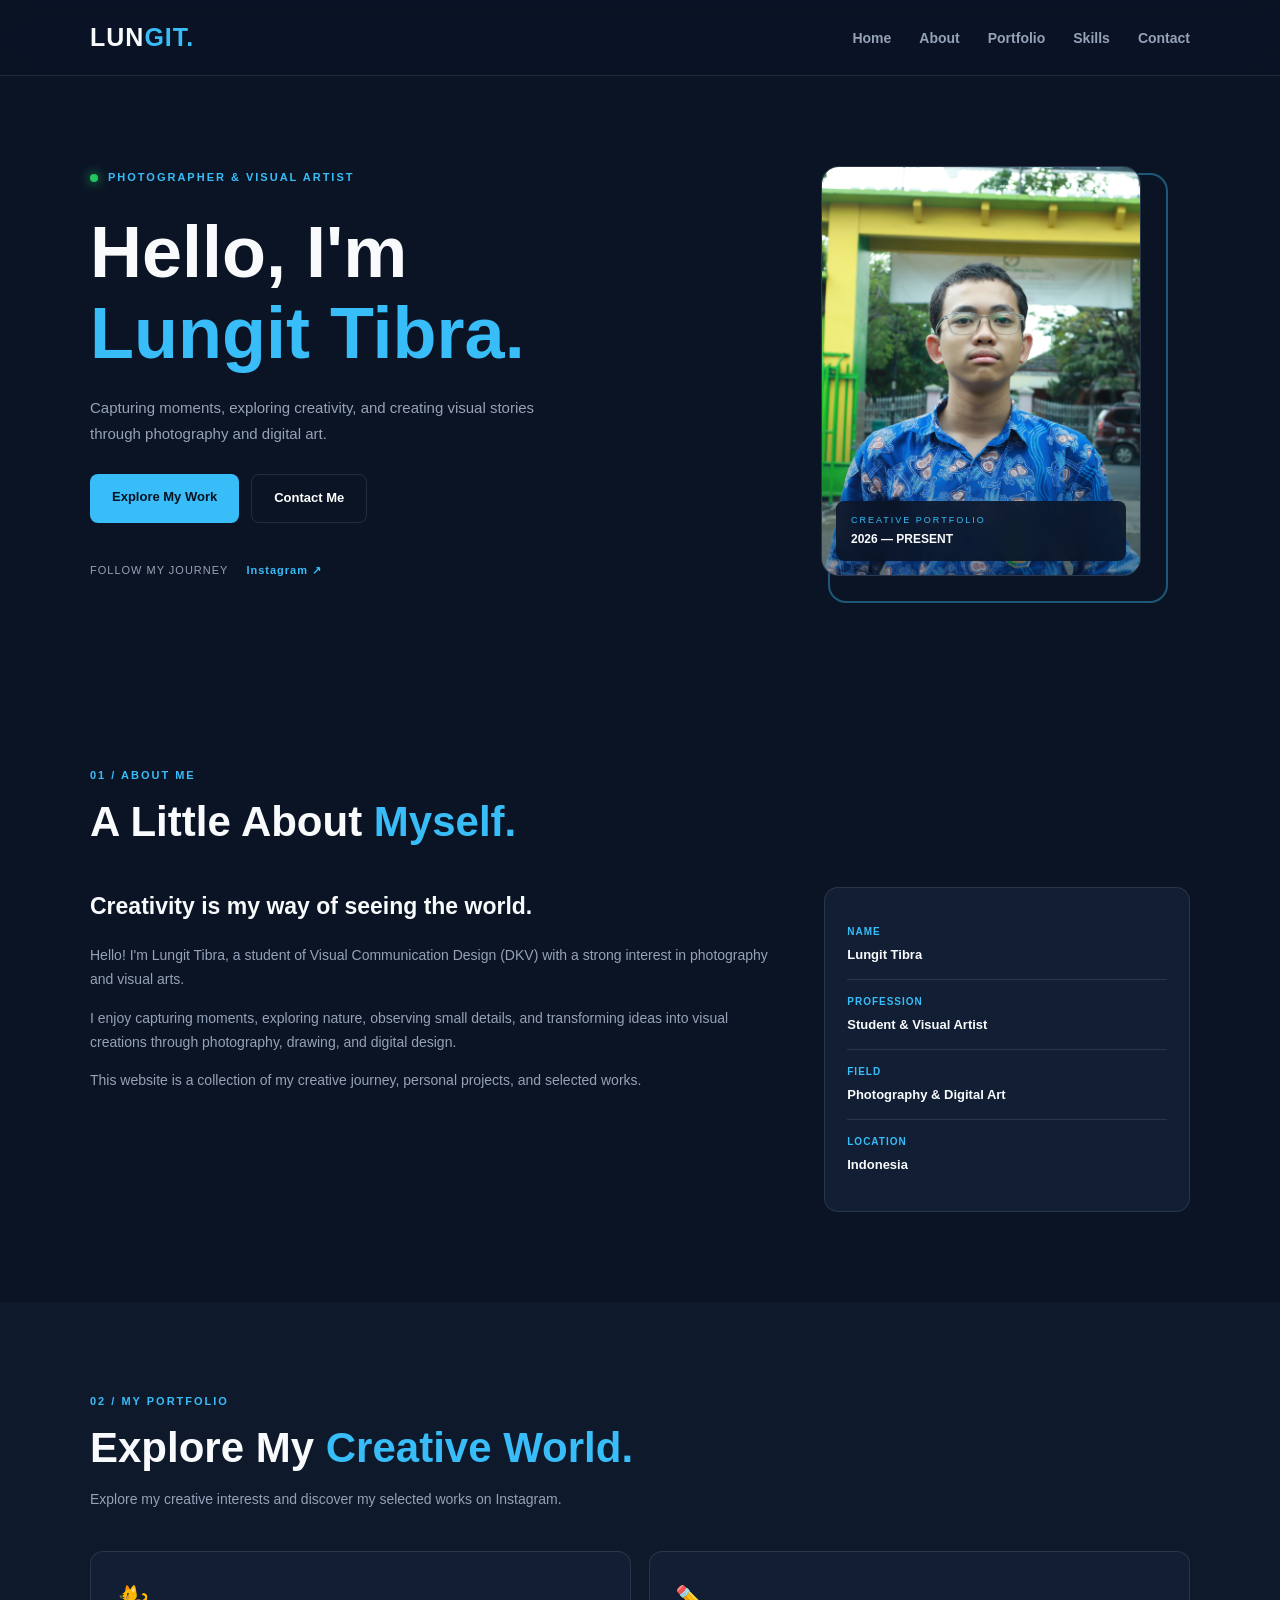
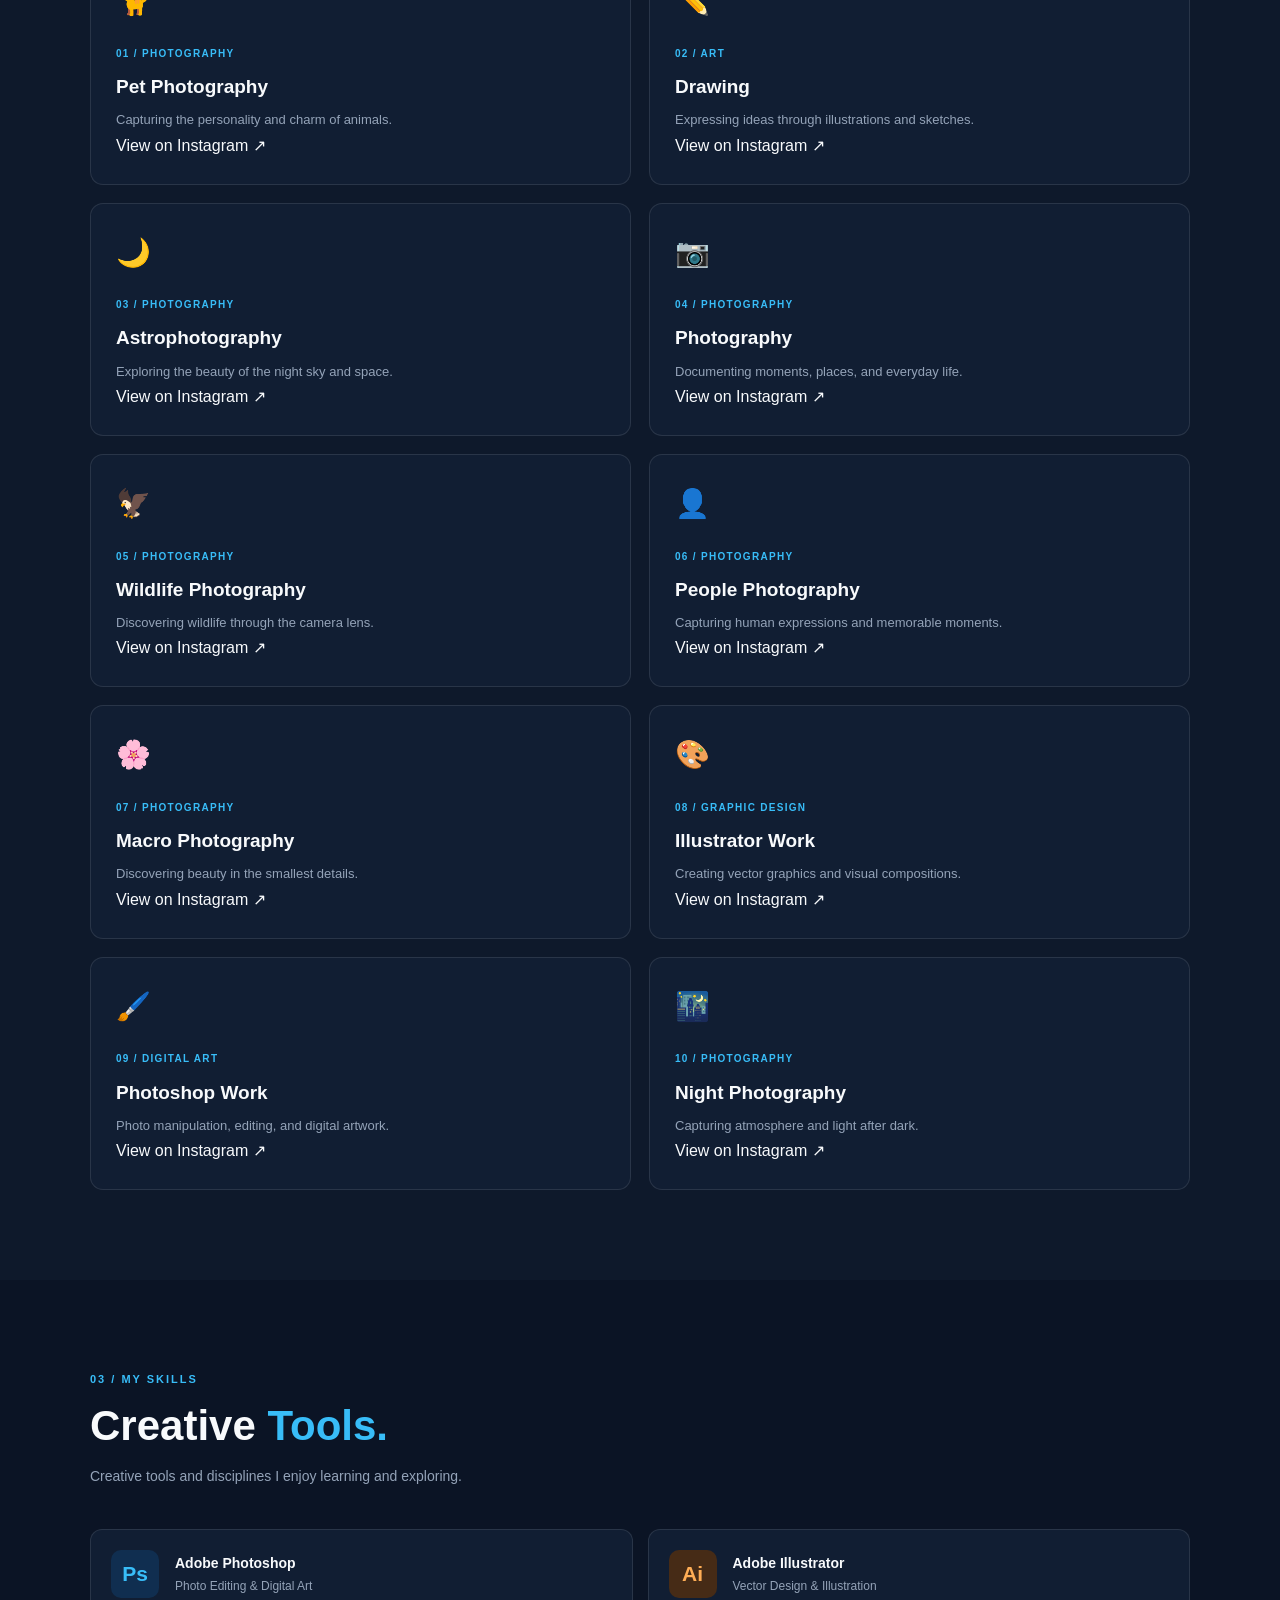
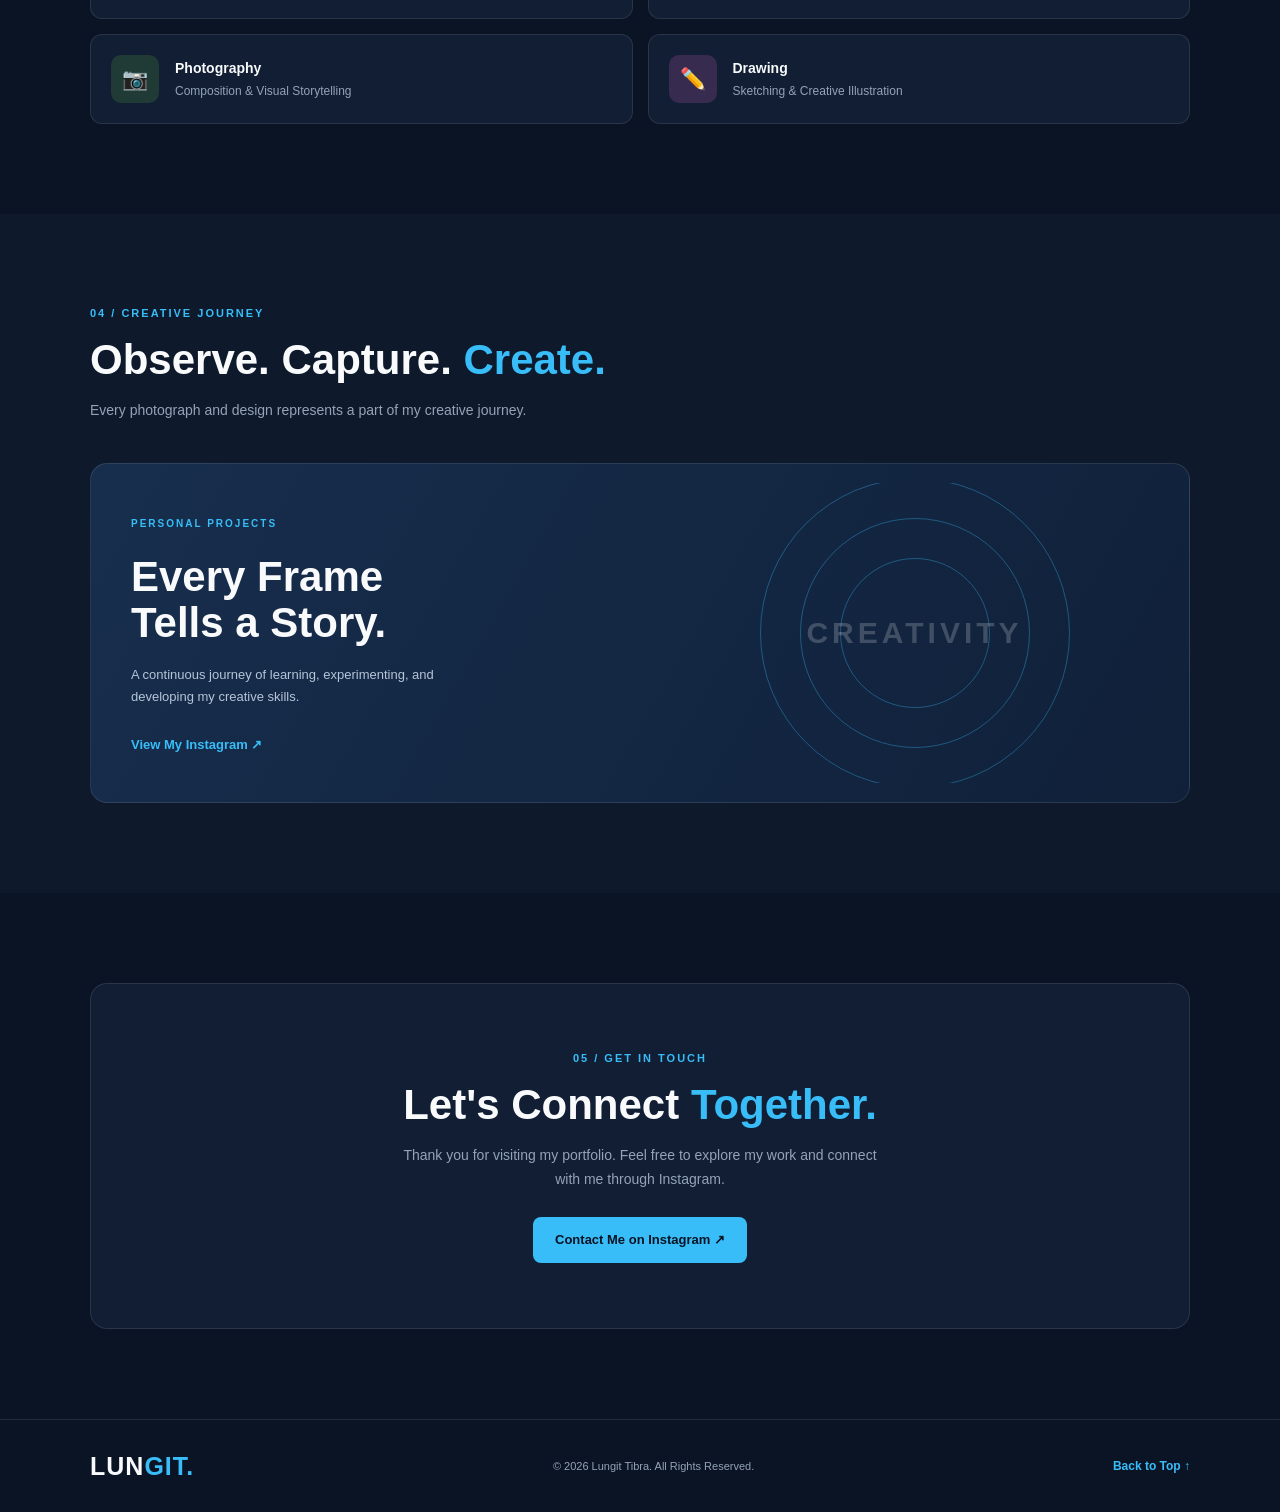
==== commit 6f56d8b0: "Update index.html" ====
--- a/index.html
+++ b/index.html
@@ -6,11 +6,11 @@
     <meta charset="UTF-8">
     <meta name="viewport" content="width=device-width, initial-scale=1.0">
 
-    <meta name="description" content="Lungit Tibra - Photographer and Visual Artist. Personal creative portfolio.">
+    <meta name="description" content="Lungit Tibra - Photographer and Visual Artist Creative Portfolio.">
 
     <title>Lungit Tibra | Creative Portfolio</title>
 
-    <link rel="stylesheet" href="style.css?v=3">
+    <link rel="stylesheet" href="style.css?v=4">
 
     <link rel="preconnect" href="https://fonts.googleapis.com">
     <link rel="preconnect" href="https://fonts.gstatic.com" crossorigin>
@@ -22,12 +22,13 @@
 
     <!-- NAVIGATION -->
     <header class="header" id="home">
+
         <div class="container navbar">
 
             <a href="#home" class="logo">LUN<span>GIT.</span></a>
 
             <button class="menu-toggle" id="menu-toggle"
-                aria-label="Toggle navigation"
+                aria-label="Open navigation"
                 aria-expanded="false">
                 ☰
             </button>
@@ -43,6 +44,7 @@
             </nav>
 
         </div>
+
     </header>
 
 
@@ -70,6 +72,7 @@
                 </p>
 
                 <div class="hero-buttons">
+
                     <a href="#portfolio" class="btn btn-primary">
                         Explore My Work
                     </a>
@@ -77,6 +80,7 @@
                     <a href="#contact" class="btn btn-outline">
                         Contact Me
                     </a>
+
                 </div>
 
                 <div class="hero-social">
@@ -95,8 +99,10 @@
             <div class="hero-image reveal">
 
                 <div class="image-frame">
+
                     <img src="IMG_0841.JPG"
                          alt="Portrait of Lungit Tibra">
+
                 </div>
 
                 <div class="image-label">
@@ -113,13 +119,18 @@
         <section class="section container" id="about">
 
             <div class="section-heading reveal">
+
                 <span class="section-label">01 / ABOUT ME</span>
+
                 <h2>A Little About <span>Myself.</span></h2>
-            </div>
+
+            </div>
+
 
             <div class="about-grid reveal">
 
                 <div class="about-description">
+
                     <h3>Creativity is my way of seeing the world.</h3>
 
                     <p>
@@ -142,6 +153,7 @@
                         creative journey, personal projects,
                         and selected works.
                     </p>
+
                 </div>
 
 
@@ -180,97 +192,251 @@
             <div class="container">
 
                 <div class="section-heading reveal">
+
                     <span class="section-label">02 / MY PORTFOLIO</span>
 
                     <h2>Explore My <span>Creative World.</span></h2>
 
                     <p>
-                        A collection of my interests,
-                        creative experiments, and visual projects.
+                        Explore my creative interests and
+                        discover my selected works on Instagram.
                     </p>
+
                 </div>
 
 
                 <div class="portfolio-grid">
 
-                    <article class="portfolio-card reveal">
+
+                    <a class="portfolio-card reveal"
+                       href="https://www.instagram.com/lunqytz/"
+                       target="_blank"
+                       rel="noopener noreferrer">
+
                         <div class="portfolio-icon">🐈</div>
+
                         <span>01 / PHOTOGRAPHY</span>
+
                         <h3>Pet Photography</h3>
-                        <p>Capturing the personality and charm of animals.</p>
-                    </article>
-
-
-                    <article class="portfolio-card reveal">
+
+                        <p>
+                            Capturing the personality and charm
+                            of animals.
+                        </p>
+
+                        <div class="portfolio-link">
+                            View on Instagram <span>↗</span>
+                        </div>
+
+                    </a>
+
+
+                    <a class="portfolio-card reveal"
+                       href="https://www.instagram.com/lunqytz/"
+                       target="_blank"
+                       rel="noopener noreferrer">
+
                         <div class="portfolio-icon">✏️</div>
+
                         <span>02 / ART</span>
+
                         <h3>Drawing</h3>
-                        <p>Expressing ideas through illustrations and sketches.</p>
-                    </article>
-
-
-                    <article class="portfolio-card reveal">
+
+                        <p>
+                            Expressing ideas through illustrations
+                            and sketches.
+                        </p>
+
+                        <div class="portfolio-link">
+                            View on Instagram <span>↗</span>
+                        </div>
+
+                    </a>
+
+
+                    <a class="portfolio-card reveal"
+                       href="https://www.instagram.com/lunqytz/"
+                       target="_blank"
+                       rel="noopener noreferrer">
+
                         <div class="portfolio-icon">🌙</div>
+
                         <span>03 / PHOTOGRAPHY</span>
+
                         <h3>Astrophotography</h3>
-                        <p>Exploring the beauty of the night sky and space.</p>
-                    </article>
-
-
-                    <article class="portfolio-card reveal">
+
+                        <p>
+                            Exploring the beauty of the night
+                            sky and space.
+                        </p>
+
+                        <div class="portfolio-link">
+                            View on Instagram <span>↗</span>
+                        </div>
+
+                    </a>
+
+
+                    <a class="portfolio-card reveal"
+                       href="https://www.instagram.com/lunqytz/"
+                       target="_blank"
+                       rel="noopener noreferrer">
+
                         <div class="portfolio-icon">📷</div>
+
                         <span>04 / PHOTOGRAPHY</span>
+
                         <h3>Photography</h3>
-                        <p>Documenting moments, places, and everyday life.</p>
-                    </article>
-
-
-                    <article class="portfolio-card reveal">
+
+                        <p>
+                            Documenting moments, places,
+                            and everyday life.
+                        </p>
+
+                        <div class="portfolio-link">
+                            View on Instagram <span>↗</span>
+                        </div>
+
+                    </a>
+
+
+                    <a class="portfolio-card reveal"
+                       href="https://www.instagram.com/lunqytz/"
+                       target="_blank"
+                       rel="noopener noreferrer">
+
                         <div class="portfolio-icon">🦅</div>
+
                         <span>05 / PHOTOGRAPHY</span>
+
                         <h3>Wildlife Photography</h3>
-                        <p>Discovering wildlife through the camera lens.</p>
-                    </article>
-
-
-                    <article class="portfolio-card reveal">
+
+                        <p>
+                            Discovering wildlife through
+                            the camera lens.
+                        </p>
+
+                        <div class="portfolio-link">
+                            View on Instagram <span>↗</span>
+                        </div>
+
+                    </a>
+
+
+                    <a class="portfolio-card reveal"
+                       href="https://www.instagram.com/lunqytz/"
+                       target="_blank"
+                       rel="noopener noreferrer">
+
                         <div class="portfolio-icon">👤</div>
+
                         <span>06 / PHOTOGRAPHY</span>
+
                         <h3>People Photography</h3>
-                        <p>Capturing human expressions and moments.</p>
-                    </article>
-
-
-                    <article class="portfolio-card reveal">
+
+                        <p>
+                            Capturing human expressions
+                            and memorable moments.
+                        </p>
+
+                        <div class="portfolio-link">
+                            View on Instagram <span>↗</span>
+                        </div>
+
+                    </a>
+
+
+                    <a class="portfolio-card reveal"
+                       href="https://www.instagram.com/lunqytz/"
+                       target="_blank"
+                       rel="noopener noreferrer">
+
                         <div class="portfolio-icon">🌸</div>
+
                         <span>07 / PHOTOGRAPHY</span>
+
                         <h3>Macro Photography</h3>
-                        <p>Discovering beauty in the smallest details.</p>
-                    </article>
-
-
-                    <article class="portfolio-card reveal">
+
+                        <p>
+                            Discovering beauty in the
+                            smallest details.
+                        </p>
+
+                        <div class="portfolio-link">
+                            View on Instagram <span>↗</span>
+                        </div>
+
+                    </a>
+
+
+                    <a class="portfolio-card reveal"
+                       href="https://www.instagram.com/lunqytz/"
+                       target="_blank"
+                       rel="noopener noreferrer">
+
                         <div class="portfolio-icon">🎨</div>
+
                         <span>08 / GRAPHIC DESIGN</span>
+
                         <h3>Illustrator Work</h3>
-                        <p>Creating vector graphics and visual compositions.</p>
-                    </article>
-
-
-                    <article class="portfolio-card reveal">
+
+                        <p>
+                            Creating vector graphics
+                            and visual compositions.
+                        </p>
+
+                        <div class="portfolio-link">
+                            View on Instagram <span>↗</span>
+                        </div>
+
+                    </a>
+
+
+                    <a class="portfolio-card reveal"
+                       href="https://www.instagram.com/lunqytz/"
+                       target="_blank"
+                       rel="noopener noreferrer">
+
                         <div class="portfolio-icon">🖌️</div>
+
                         <span>09 / DIGITAL ART</span>
+
                         <h3>Photoshop Work</h3>
-                        <p>Photo manipulation, editing, and digital artwork.</p>
-                    </article>
-
-
-                    <article class="portfolio-card reveal">
+
+                        <p>
+                            Photo manipulation, editing,
+                            and digital artwork.
+                        </p>
+
+                        <div class="portfolio-link">
+                            View on Instagram <span>↗</span>
+                        </div>
+
+                    </a>
+
+
+                    <a class="portfolio-card reveal"
+                       href="https://www.instagram.com/lunqytz/"
+                       target="_blank"
+                       rel="noopener noreferrer">
+
                         <div class="portfolio-icon">🌃</div>
+
                         <span>10 / PHOTOGRAPHY</span>
+
                         <h3>Night Photography</h3>
-                        <p>Capturing atmosphere and light after dark.</p>
-                    </article>
+
+                        <p>
+                            Capturing atmosphere and
+                            light after dark.
+                        </p>
+
+                        <div class="portfolio-link">
+                            View on Instagram <span>↗</span>
+                        </div>
+
+                    </a>
+
 
                 </div>
 
@@ -283,6 +449,7 @@
         <section class="section container" id="skills">
 
             <div class="section-heading reveal">
+
                 <span class="section-label">03 / MY SKILLS</span>
 
                 <h2>Creative <span>Tools.</span></h2>
@@ -291,48 +458,57 @@
                     Creative tools and disciplines
                     I enjoy learning and exploring.
                 </p>
+
             </div>
 
 
             <div class="skills-grid reveal">
 
                 <div class="skill-item">
+
                     <div class="skill-symbol">Ps</div>
 
                     <div>
                         <h3>Adobe Photoshop</h3>
                         <p>Photo Editing & Digital Art</p>
                     </div>
+
                 </div>
 
 
                 <div class="skill-item">
+
                     <div class="skill-symbol illustrator">Ai</div>
 
                     <div>
                         <h3>Adobe Illustrator</h3>
                         <p>Vector Design & Illustration</p>
                     </div>
+
                 </div>
 
 
                 <div class="skill-item">
+
                     <div class="skill-symbol camera">📷</div>
 
                     <div>
                         <h3>Photography</h3>
                         <p>Composition & Visual Storytelling</p>
                     </div>
+
                 </div>
 
 
                 <div class="skill-item">
+
                     <div class="skill-symbol drawing">✏️</div>
 
                     <div>
                         <h3>Drawing</h3>
                         <p>Sketching & Creative Illustration</p>
                     </div>
+
                 </div>
 
             </div>
@@ -346,6 +522,7 @@
             <div class="container">
 
                 <div class="section-heading reveal">
+
                     <span class="section-label">04 / CREATIVE JOURNEY</span>
 
                     <h2>Observe. Capture. <span>Create.</span></h2>
@@ -354,6 +531,7 @@
                         Every photograph and design represents
                         a part of my creative journey.
                     </p>
+
                 </div>
 
 
@@ -384,11 +562,13 @@
 
 
                     <div class="featured-decoration">
+
                         <div class="circle circle-one"></div>
                         <div class="circle circle-two"></div>
                         <div class="circle circle-three"></div>
 
                         <span>CREATIVITY</span>
+
                     </div>
 
                 </div>
--- a/style.css
+++ b/style.css
@@ -1,30 +1,35 @@
 
 /* =====================================
-   1. RESET & GLOBAL
+   1. RESET
 ===================================== */
 
 * {
     margin: 0;
     padding: 0;
     box-sizing: border-box;
+}
+
+:root {
+    --bg: #0b1425;
+    --surface: #111e33;
+    --surface2: #192b46;
+    --blue: #38bdf8;
+    --white: #f8fafc;
+    --muted: #94a3b8;
+    --border: rgba(255, 255, 255, 0.1);
+}
+
+html {
     scroll-behavior: smooth;
 }
 
-:root {
-    --background: #0b1425;
-    --surface: #111e33;
-    --surface-light: #192b46;
-    --primary: #38bdf8;
-    --primary-dark: #0284c7;
-    --text: #f8fafc;
-    --muted: #94a3b8;
-    --border: rgba(255, 255, 255, 0.09);
-}
-
 body {
-    background: var(--background);
-    color: var(--text);
-    font-family: 'DM Sans', sans-serif;
+    width: 100%;
+    min-width: 320px;
+    min-height: 100vh;
+    background: var(--bg);
+    color: var(--white);
+    font-family: 'DM Sans', Arial, sans-serif;
     line-height: 1.7;
     overflow-x: hidden;
 }
@@ -34,9 +39,20 @@
     text-decoration: none;
 }
 
+button {
+    font: inherit;
+}
+
 .container {
-    width: min(1100px, 90%);
-    margin: auto;
+    width: 90%;
+    max-width: 1100px;
+    margin-left: auto;
+    margin-right: auto;
+}
+
+.section {
+    padding-top: 90px;
+    padding-bottom: 90px;
 }
 
 section {
@@ -52,7 +68,8 @@
     position: sticky;
     top: 0;
     z-index: 1000;
-    background: rgba(11, 20, 37, 0.9);
+    width: 100%;
+    background: rgba(11, 20, 37, 0.95);
     backdrop-filter: blur(15px);
     border-bottom: 1px solid var(--border);
 }
@@ -60,8 +77,8 @@
 .navbar {
     min-height: 75px;
     display: flex;
+    justify-content: space-between;
     align-items: center;
-    justify-content: space-between;
 }
 
 .logo {
@@ -72,13 +89,13 @@
 }
 
 .logo span {
-    color: var(--primary);
+    color: var(--blue);
 }
 
 .nav-links {
     display: flex;
     align-items: center;
-    gap: 30px;
+    gap: 28px;
     list-style: none;
 }
 
@@ -86,43 +103,47 @@
     color: var(--muted);
     font-size: 14px;
     font-weight: 600;
-    transition: 0.3s;
+    transition: color 0.3s ease;
 }
 
 .nav-links a:hover {
-    color: var(--primary);
+    color: var(--blue);
 }
 
 .menu-toggle {
     display: none;
-    background: none;
+    color: white;
+    background: transparent;
     border: none;
-    color: white;
     font-size: 26px;
     cursor: pointer;
 }
 
 
 /* =====================================
-   3. HERO SECTION
+   3. HERO
 ===================================== */
 
 .hero {
-    min-height: 620px;
+    min-height: 600px;
     display: grid;
-    grid-template-columns: 1.2fr 0.8fr;
+    grid-template-columns: minmax(0, 1.2fr) minmax(0, 0.8fr);
     align-items: center;
-    gap: 70px;
-    padding-top: 70px;
-    padding-bottom: 100px;
+    gap: 55px;
+    padding-top: 75px;
+    padding-bottom: 85px;
+}
+
+.hero-content {
+    min-width: 0;
 }
 
 .eyebrow {
     display: inline-flex;
     align-items: center;
     gap: 10px;
-    color: var(--primary);
-    font-size: 12px;
+    color: var(--blue);
+    font-size: 11px;
     font-weight: 700;
     letter-spacing: 2px;
     margin-bottom: 25px;
@@ -131,30 +152,30 @@
 .status-dot {
     width: 8px;
     height: 8px;
+    background: #22c55e;
     border-radius: 50%;
-    background: #22c55e;
     box-shadow: 0 0 12px #22c55e;
 }
 
 .hero h1 {
     font-family: 'Outfit', sans-serif;
-    font-size: clamp(48px, 7vw, 76px);
-    line-height: 1.08;
+    font-size: clamp(46px, 6vw, 72px);
     font-weight: 800;
-    margin-bottom: 25px;
+    line-height: 1.12;
+    margin-bottom: 22px;
 }
 
 .hero h1 span,
 .section-heading h2 span,
 .contact-box h2 span {
-    color: var(--primary);
+    color: var(--blue);
 }
 
 .hero-content > p {
-    max-width: 500px;
+    max-width: 480px;
     color: var(--muted);
-    font-size: 16px;
-    margin-bottom: 30px;
+    font-size: 15px;
+    margin-bottom: 28px;
 }
 
 .hero-buttons {
@@ -165,22 +186,21 @@
 
 .btn {
     display: inline-block;
-    padding: 12px 23px;
+    padding: 12px 22px;
     border-radius: 8px;
     font-size: 13px;
     font-weight: 700;
-    transition: 0.3s;
+    transition: 0.3s ease;
 }
 
 .btn-primary {
-    background: var(--primary);
+    background: var(--blue);
     color: #071323;
 }
 
 .btn-primary:hover {
     background: #7dd3fc;
     transform: translateY(-3px);
-    box-shadow: 0 8px 25px rgba(56, 189, 248, 0.2);
 }
 
 .btn-outline {
@@ -189,15 +209,15 @@
 }
 
 .btn-outline:hover {
-    border-color: var(--primary);
-    color: var(--primary);
+    color: var(--blue);
+    border-color: var(--blue);
 }
 
 .hero-social {
     display: flex;
-    align-items: center;
-    gap: 20px;
-    margin-top: 45px;
+    flex-wrap: wrap;
+    gap: 18px;
+    margin-top: 38px;
     font-size: 11px;
     letter-spacing: 1px;
 }
@@ -207,7 +227,7 @@
 }
 
 .hero-social a {
-    color: var(--primary);
+    color: var(--blue);
     font-weight: 700;
 }
 
@@ -217,130 +237,143 @@
 .hero-image {
     position: relative;
     width: 100%;
-    max-width: 370px;
+    max-width: 340px;
     justify-self: center;
-    padding: 12px;
-}
-
-.hero-image img {
+    padding: 10px;
+}
+
+.image-frame {
+    position: relative;
+    width: 100%;
+    height: 410px;
+    overflow: hidden;
+    border-radius: 18px;
+    border: 1px solid var(--border);
+    z-index: 2;
+    background: var(--surface);
+}
+
+.image-frame img {
     display: block;
     width: 100%;
-    height: 430px;
+    height: 100%;
     object-fit: cover;
     object-position: center;
+}
+
+.image-frame::after {
+    content: "";
+    position: absolute;
+    inset: 0;
+    background: linear-gradient(
+        to top,
+        rgba(11, 20, 37, 0.45),
+        transparent 45%
+    );
+}
+
+.hero-image::before {
+    content: "";
+    position: absolute;
+    inset: 0;
+    border: 2px solid var(--blue);
     border-radius: 18px;
-    position: relative;
-    z-index: 2;
-    border: 1px solid var(--border);
-}
-
-.image-decoration {
-    position: absolute;
-    width: 100%;
-    height: 100%;
-    top: 0;
-    left: 25px;
-    border: 2px solid var(--primary);
-    border-radius: 18px;
-    opacity: 0.5;
-}
-
-.image-caption {
+    opacity: 0.4;
+    transform: translate(17px, 17px);
+}
+
+.image-label {
     position: absolute;
     z-index: 3;
-    bottom: 28px;
-    left: 28px;
-    right: 28px;
-    padding: 15px;
-    background: rgba(11, 20, 37, 0.85);
-    backdrop-filter: blur(10px);
-    border-radius: 8px;
+    bottom: 25px;
+    left: 25px;
+    right: 25px;
     display: flex;
     flex-direction: column;
-}
-
-.image-caption span {
-    font-size: 10px;
-    color: var(--primary);
+    padding: 12px 15px;
+    border-radius: 8px;
+    background: rgba(11, 20, 37, 0.88);
+    backdrop-filter: blur(10px);
+}
+
+.image-label span {
+    color: var(--blue);
+    font-size: 9px;
     letter-spacing: 2px;
 }
 
-.image-caption strong {
-    font-size: 13px;
-}
-
-
-/* =====================================
-   4. GENERAL SECTION
-===================================== */
-
-.section {
-    padding-top: 100px;
-    padding-bottom: 100px;
-}
+.image-label strong {
+    font-size: 12px;
+}
+
+
+/* =====================================
+   4. SECTION HEADING
+===================================== */
 
 .section-heading {
-    margin-bottom: 45px;
+    margin-bottom: 40px;
 }
 
 .section-label {
     display: block;
-    color: var(--primary);
+    color: var(--blue);
     font-size: 11px;
     font-weight: 700;
     letter-spacing: 2px;
-    margin-bottom: 15px;
+    margin-bottom: 12px;
 }
 
 .section-heading h2,
 .contact-box h2 {
     font-family: 'Outfit', sans-serif;
-    font-size: clamp(30px, 5vw, 43px);
+    font-size: clamp(29px, 4vw, 42px);
     line-height: 1.2;
-    margin-bottom: 15px;
+    margin-bottom: 14px;
 }
 
 .section-heading > p {
     color: var(--muted);
+    font-size: 14px;
     max-width: 550px;
-    font-size: 14px;
-}
-
-
-/* =====================================
-   5. ABOUT SECTION
-===================================== */
-
-.about-content {
+}
+
+
+/* =====================================
+   5. ABOUT
+===================================== */
+
+.about-grid {
     display: grid;
-    grid-template-columns: 1.3fr 0.7fr;
-    gap: 70px;
-}
-
-.about-text h3 {
+    grid-template-columns: minmax(0, 1.3fr) minmax(0, 0.7fr);
+    gap: 55px;
+    align-items: start;
+}
+
+.about-description h3 {
     font-family: 'Outfit', sans-serif;
     font-size: 23px;
-    margin-bottom: 20px;
-}
-
-.about-text p {
+    margin-bottom: 18px;
+}
+
+.about-description p {
     color: var(--muted);
     font-size: 14px;
     margin-bottom: 15px;
 }
 
 .about-info {
+    padding: 22px;
     background: var(--surface);
     border: 1px solid var(--border);
-    border-radius: 15px;
-    padding: 25px;
+    border-radius: 14px;
 }
 
 .info-item {
     display: flex;
     flex-direction: column;
-    gap: 5px;
-    padding: 14px 0;
+    gap: 4px;
+    padding: 13px 0;
     border-bottom: 1px solid var(--border);
 }
 
@@ -349,7 +382,7 @@
 }
 
 .info-item span {
-    color: var(--primary);
+    color: var(--blue);
     font-size: 10px;
     font-weight: 700;
     letter-spacing: 1px;
@@ -361,7 +394,7 @@
 
 
 /* =====================================
-   6. PORTFOLIO SECTION
+   6. PORTFOLIO
 ===================================== */
 
 .portfolio-section {
@@ -370,119 +403,91 @@
 
 .portfolio-grid {
     display: grid;
-    grid-template-columns: repeat(2, 1fr);
+    grid-template-columns: repeat(2, minmax(0, 1fr));
     gap: 18px;
 }
 
 .portfolio-card {
     position: relative;
-    min-height: 220px;
-    padding: 28px;
+    min-width: 0;
+    min-height: 205px;
+    padding: 25px;
     background: var(--surface);
     border: 1px solid var(--border);
-    border-radius: 14px;
+    border-radius: 13px;
     overflow: hidden;
     transition: 0.3s ease;
 }
 
-.portfolio-card::before {
-    content: "";
-    position: absolute;
-    width: 120px;
-    height: 120px;
-    border-radius: 50%;
-    background: rgba(56, 189, 248, 0.07);
-    top: -40px;
-    right: -30px;
-    transition: 0.3s;
-}
-
 .portfolio-card:hover {
-    transform: translateY(-6px);
-    border-color: rgba(56, 189, 248, 0.5);
-    background: var(--surface-light);
-}
-
-.portfolio-card:hover::before {
-    transform: scale(1.6);
+    transform: translateY(-5px);
+    border-color: rgba(56, 189, 248, 0.55);
+    background: var(--surface2);
 }
 
 .portfolio-icon {
-    font-size: 30px;
-    margin-bottom: 15px;
+    font-size: 28px;
+    margin-bottom: 13px;
 }
 
 .portfolio-card > span {
-    color: var(--primary);
+    color: var(--blue);
     font-size: 10px;
     font-weight: 700;
-    letter-spacing: 1.5px;
+    letter-spacing: 1.3px;
 }
 
 .portfolio-card h3 {
     font-family: 'Outfit', sans-serif;
-    font-size: 20px;
-    margin: 7px 0;
+    font-size: 19px;
+    margin: 6px 0;
 }
 
 .portfolio-card p {
     color: var(--muted);
     font-size: 13px;
-    max-width: 350px;
-}
-
-.card-arrow {
-    position: absolute;
-    top: 25px;
-    right: 25px;
-    color: var(--primary);
-    font-size: 22px;
-    transition: 0.3s;
-}
-
-.portfolio-card:hover .card-arrow {
-    transform: translate(4px, -4px);
-}
-
-
-/* =====================================
-   7. SKILLS SECTION
+}
+
+
+/* =====================================
+   7. SKILLS
 ===================================== */
 
 .skills-grid {
     display: grid;
-    grid-template-columns: repeat(2, 1fr);
+    grid-template-columns: repeat(2, minmax(0, 1fr));
     gap: 15px;
 }
 
 .skill-item {
     display: flex;
     align-items: center;
-    gap: 18px;
-    padding: 22px;
+    gap: 16px;
+    min-width: 0;
+    padding: 20px;
     background: var(--surface);
     border: 1px solid var(--border);
     border-radius: 12px;
-    transition: 0.3s;
+    transition: 0.3s ease;
 }
 
 .skill-item:hover {
-    border-color: var(--primary);
     transform: translateY(-4px);
+    border-color: var(--blue);
 }
 
 .skill-symbol {
     width: 48px;
     height: 48px;
+    flex-shrink: 0;
     display: grid;
     place-items: center;
-    flex-shrink: 0;
+    border-radius: 10px;
     background: #102e50;
-    color: #38bdf8;
-    border-radius: 10px;
+    color: var(--blue);
     font-family: 'Outfit', sans-serif;
+    font-size: 21px;
     font-weight: 800;
-    font-size: 21px;
 }
 
 .illustrator {
@@ -492,26 +497,24 @@
 
 .camera {
     background: #203b36;
-    font-size: 22px;
-}
-
-.art {
+}
+
+.drawing {
     background: #382b50;
 }
 
 .skill-item h3 {
-    font-size: 15px;
-    margin-bottom: 3px;
+    font-size: 14px;
 }
 
 .skill-item p {
+    color: var(--muted);
     font-size: 12px;
-    color: var(--muted);
-}
-
-
-/* =====================================
-   8. FEATURED SECTION
+}
+
+
+/* =====================================
+   8. FEATURED WORK
 ===================================== */
 
 .featured-section {
@@ -521,40 +524,41 @@
 .featured-box {
     display: grid;
     grid-template-columns: 1fr 1fr;
-    min-height: 360px;
+    align-items: center;
+    min-height: 340px;
+    overflow: hidden;
     background: linear-gradient(120deg, #172e4d, #102039);
     border: 1px solid var(--border);
-    border-radius: 18px;
-    overflow: hidden;
+    border-radius: 17px;
 }
 
 .featured-content {
-    padding: 45px;
+    padding: 40px;
 }
 
 .featured-content > span {
-    color: var(--primary);
-    font-size: 11px;
+    color: var(--blue);
+    font-size: 10px;
     font-weight: 700;
     letter-spacing: 2px;
 }
 
 .featured-content h3 {
     font-family: 'Outfit', sans-serif;
-    font-size: 48px;
-    line-height: 1.05;
-    margin: 20px 0;
+    font-size: 42px;
+    line-height: 1.1;
+    margin: 18px 0;
 }
 
 .featured-content p {
     max-width: 340px;
     color: #b6c5d8;
-    font-size: 14px;
-    margin-bottom: 25px;
+    font-size: 13px;
+    margin-bottom: 22px;
 }
 
 .featured-content a {
-    color: var(--primary);
+    color: var(--blue);
     font-size: 13px;
     font-weight: 700;
 }
@@ -569,57 +573,58 @@
 
 .circle {
     position: absolute;
-    border: 1px solid rgba(56, 189, 248, 0.4);
+    border: 1px solid rgba(56, 189, 248, 0.35);
     border-radius: 50%;
 }
 
 .circle-one {
+    width: 150px;
+    height: 150px;
+}
+
+.circle-two {
     width: 230px;
     height: 230px;
 }
 
-.circle-two {
+.circle-three {
     width: 310px;
     height: 310px;
 }
 
 .featured-decoration span {
     position: relative;
-    color: rgba(255, 255, 255, 0.12);
+    color: rgba(255, 255, 255, 0.2);
     font-family: 'Outfit', sans-serif;
-    font-size: 35px;
+    font-size: 30px;
     font-weight: 800;
-    letter-spacing: 5px;
-}
-
-
-/* =====================================
-   9. CONTACT SECTION
+    letter-spacing: 4px;
+}
+
+
+/* =====================================
+   9. CONTACT
 ===================================== */
 
 .contact-box {
+    padding: 65px 25px;
     text-align: center;
-    padding: 70px 25px;
     background: var(--surface);
     border: 1px solid var(--border);
-    border-radius: 18px;
+    border-radius: 17px;
 }
 
 .contact-box h2 {
-    margin-top: 10px;
+    margin-top: 12px;
 }
 
 .contact-box p {
-    max-width: 500px;
-    margin: 0 auto 28px;
+    max-width: 490px;
+    margin: 0 auto 25px;
     color: var(--muted);
     font-size: 14px;
 }
 
-.contact-box .btn {
-    margin-top: 5px;
-}
-
 
 /* =====================================
    10. FOOTER
@@ -627,13 +632,13 @@
 
 .footer {
     border-top: 1px solid var(--border);
-    padding: 28px 0;
+    padding: 25px 0;
 }
 
 .footer-content {
     display: flex;
+    justify-content: space-between;
     align-items: center;
-    justify-content: space-between;
     gap: 20px;
 }
 
@@ -644,7 +649,7 @@
 }
 
 .back-top {
-    color: var(--primary);
+    color: var(--blue);
     font-size: 12px;
     font-weight: 700;
 }
@@ -656,7 +661,7 @@
 
 .reveal {
     opacity: 0;
-    transform: translateY(25px);
+    transform: translateY(22px);
     transition: opacity 0.7s ease, transform 0.7s ease;
 }
 
@@ -667,7 +672,7 @@
 
 
 /* =====================================
-   12. RESPONSIVE DESIGN
+   12. RESPONSIVE - TABLET
 ===================================== */
 
 @media (max-width: 768px) {
@@ -681,12 +686,12 @@
         position: absolute;
         top: 75px;
         left: 0;
-        width: 100%;
-        padding: 25px;
+        right: 0;
+        padding: 22px;
         background: #111e33;
+        border-bottom: 1px solid var(--border);
         flex-direction: column;
-        gap: 20px;
-        border-bottom: 1px solid var(--border);
+        gap: 18px;
     }
 
     .nav-links.show {
@@ -695,22 +700,22 @@
 
     .hero {
         grid-template-columns: 1fr;
-        gap: 50px;
+        gap: 45px;
         padding-top: 65px;
         padding-bottom: 70px;
     }
 
     .hero-image {
-        max-width: 310px;
-    }
-
-    .hero-image img {
-        height: 350px;
-    }
-
-    .about-content {
+        max-width: 320px;
+    }
+
+    .image-frame {
+        height: 380px;
+    }
+
+    .about-grid {
         grid-template-columns: 1fr;
-        gap: 30px;
+        gap: 28px;
     }
 
     .featured-box {
@@ -720,17 +725,33 @@
     .featured-decoration {
         min-height: 230px;
     }
-
-    .featured-content {
-        padding: 35px;
-    }
-}
-
+}
+
+
+/* =====================================
+   13. RESPONSIVE - MOBILE
+===================================== */
 
 @media (max-width: 500px) {
 
+    .container {
+        width: 90%;
+    }
+
     .hero h1 {
-        font-size: 49px;
+        font-size: 48px;
+    }
+
+    .hero-content > p {
+        font-size: 14px;
+    }
+
+    .hero-image {
+        max-width: 280px;
+    }
+
+    .image-frame {
+        height: 340px;
     }
 
     .portfolio-grid,
@@ -739,36 +760,47 @@
     }
 
     .portfolio-card {
-        min-height: 200px;
+        min-height: 185px;
     }
 
     .section {
-        padding-top: 70px;
-        padding-bottom: 70px;
+        padding-top: 65px;
+        padding-bottom: 65px;
+    }
+
+    .featured-content {
+        padding: 28px;
     }
 
     .featured-content h3 {
-        font-size: 40px;
+        font-size: 36px;
+    }
+
+    .contact-box {
+        padding: 45px 20px;
     }
 
     .footer-content {
         flex-direction: column;
         text-align: center;
     }
-
-    .hero-social {
-        flex-wrap: wrap;
-    }
-}
-
-
-/* ACCESSIBILITY */
+}
+
+
+/* =====================================
+   14. REDUCED MOTION
+===================================== */
 
 @media (prefers-reduced-motion: reduce) {
+
+    html {
+        scroll-behavior: auto;
+    }
+
     *,
     *::before,
     *::after {
-        scroll-behavior: auto !important;
+        animation-duration: 0.01ms !important;
         transition-duration: 0.01ms !important;
     }
 
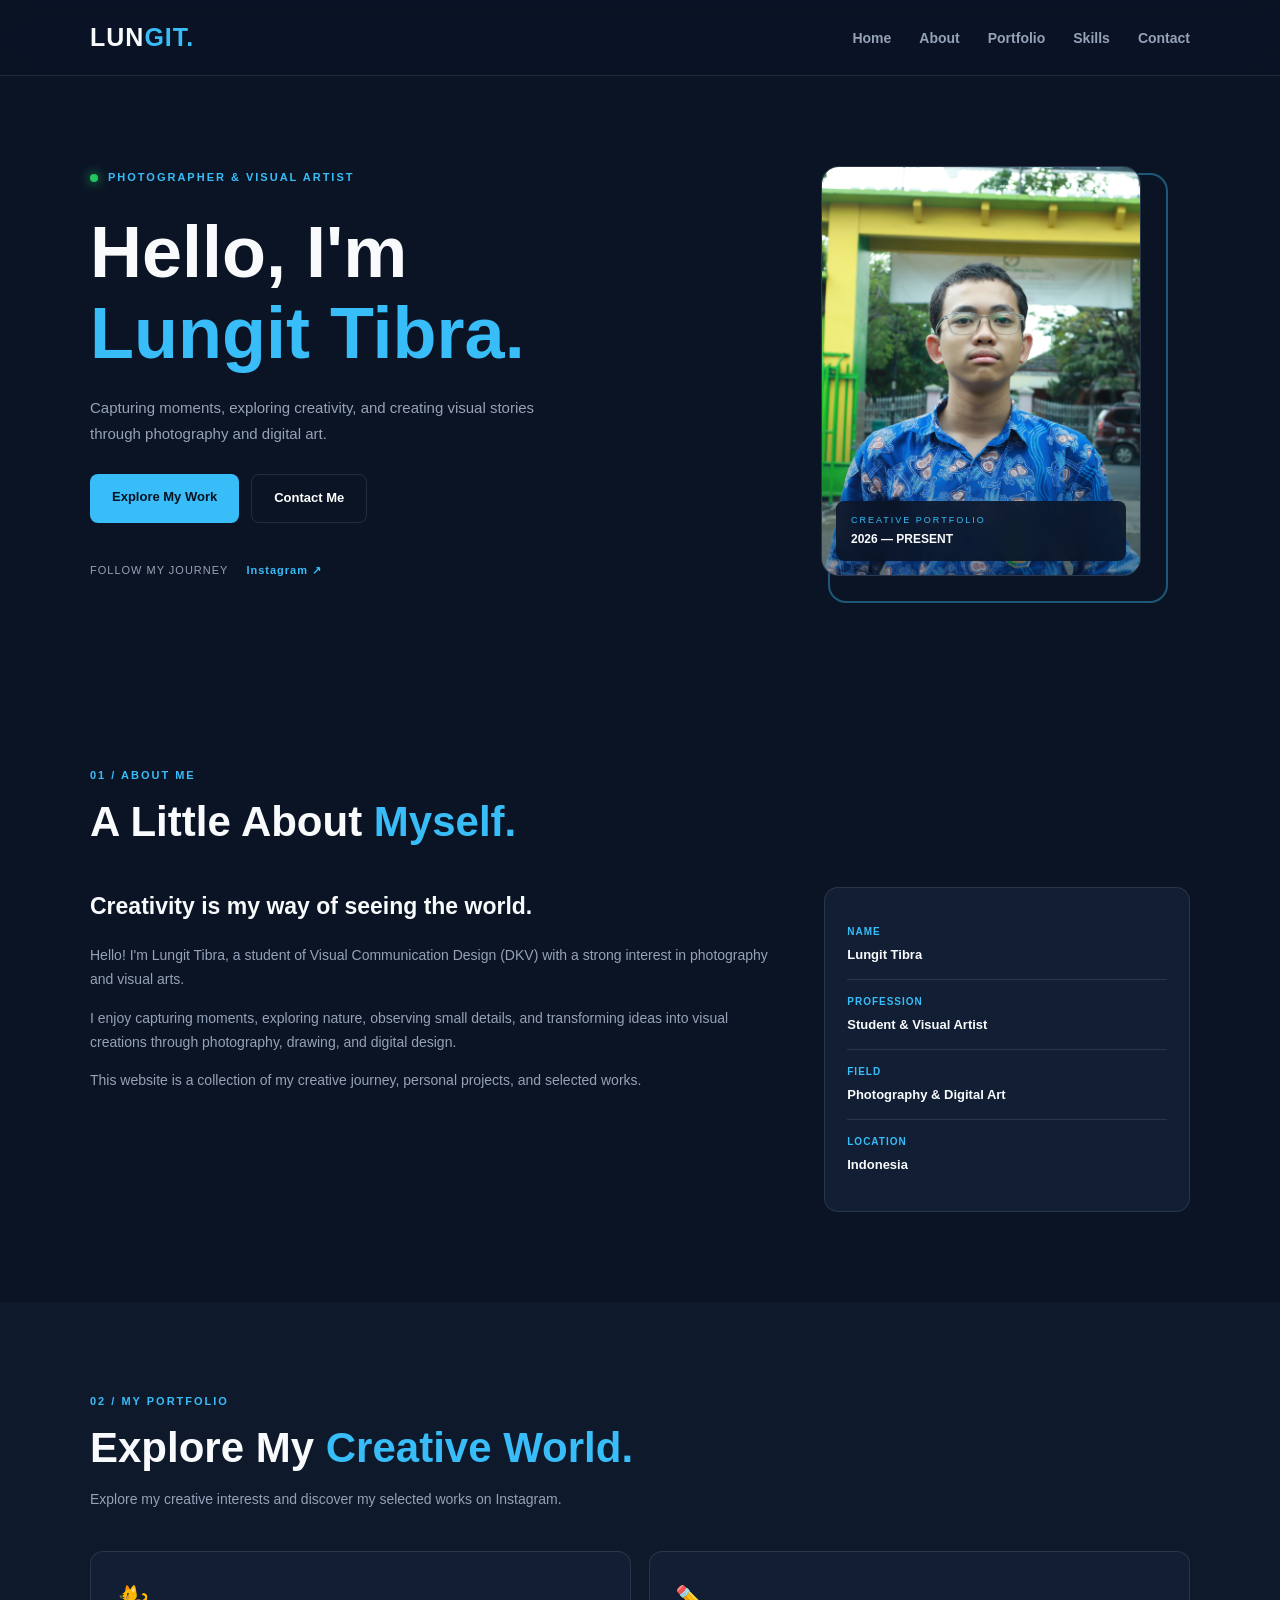
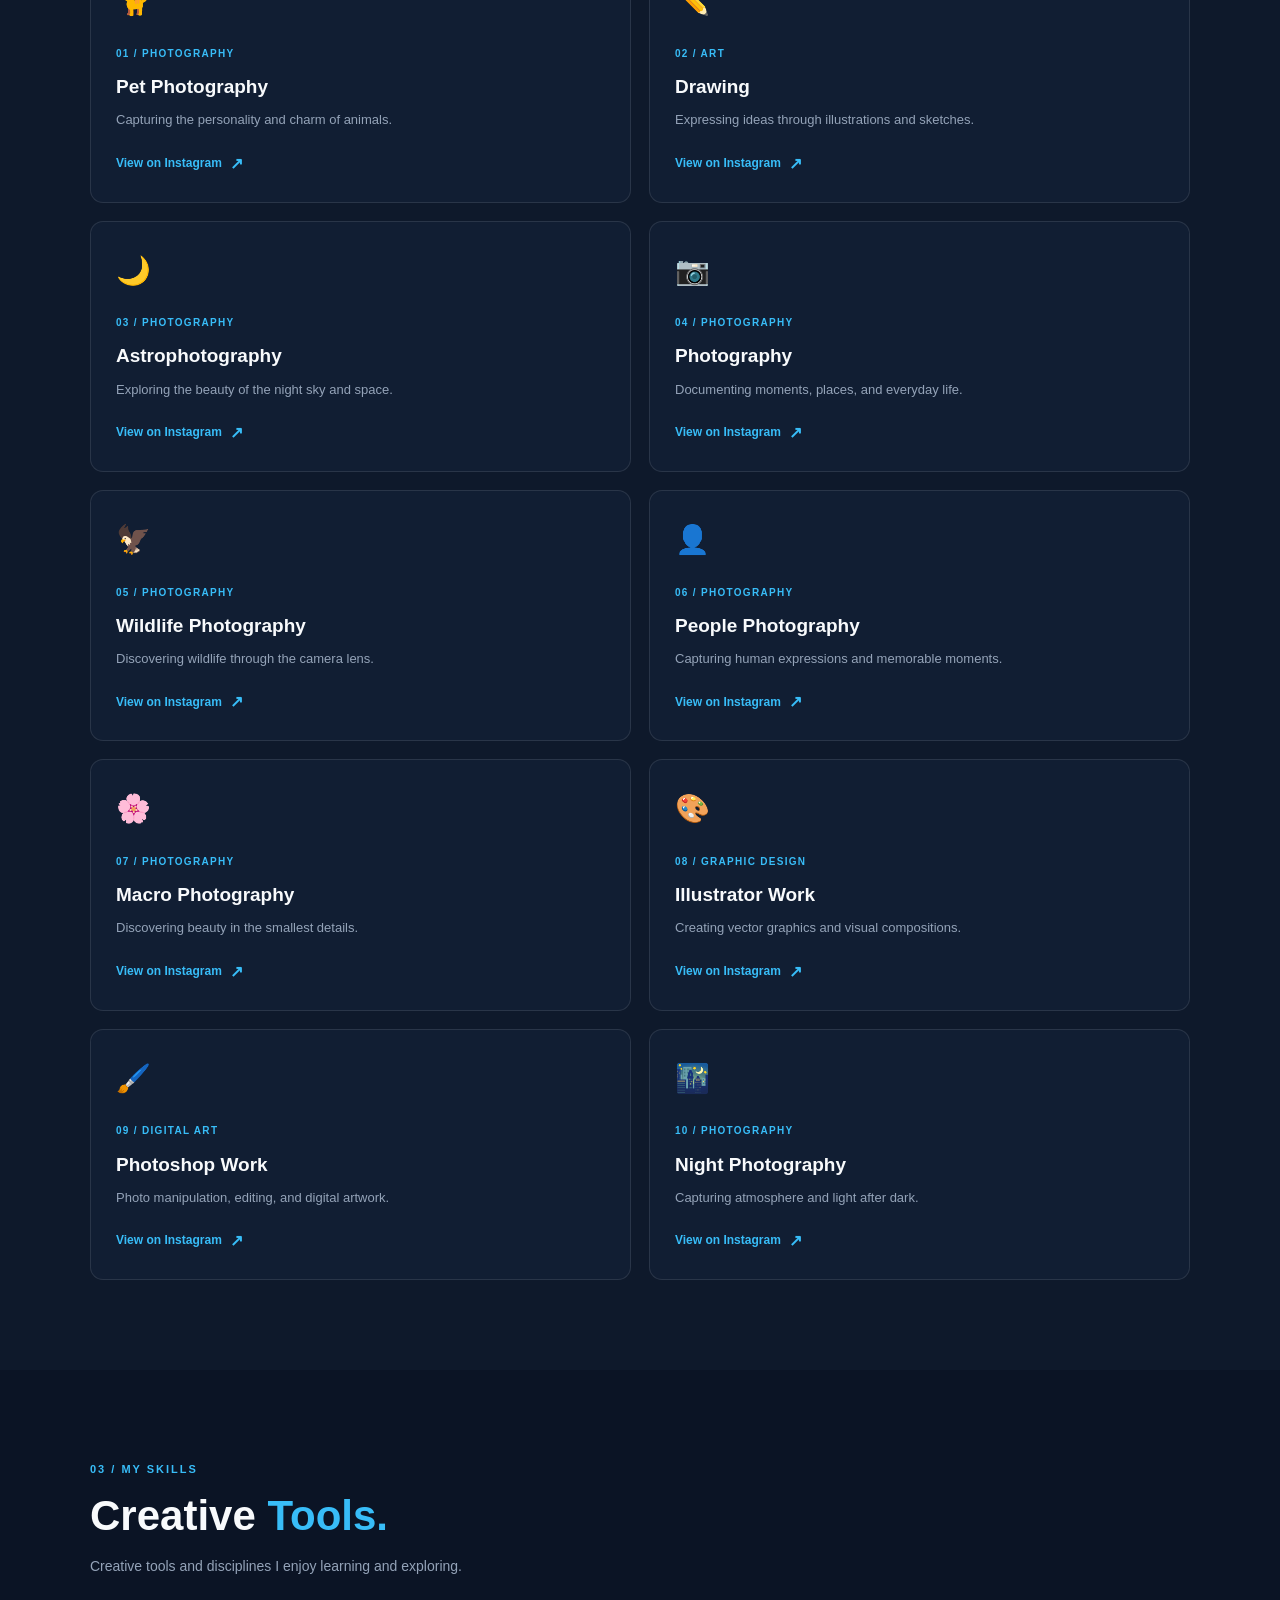
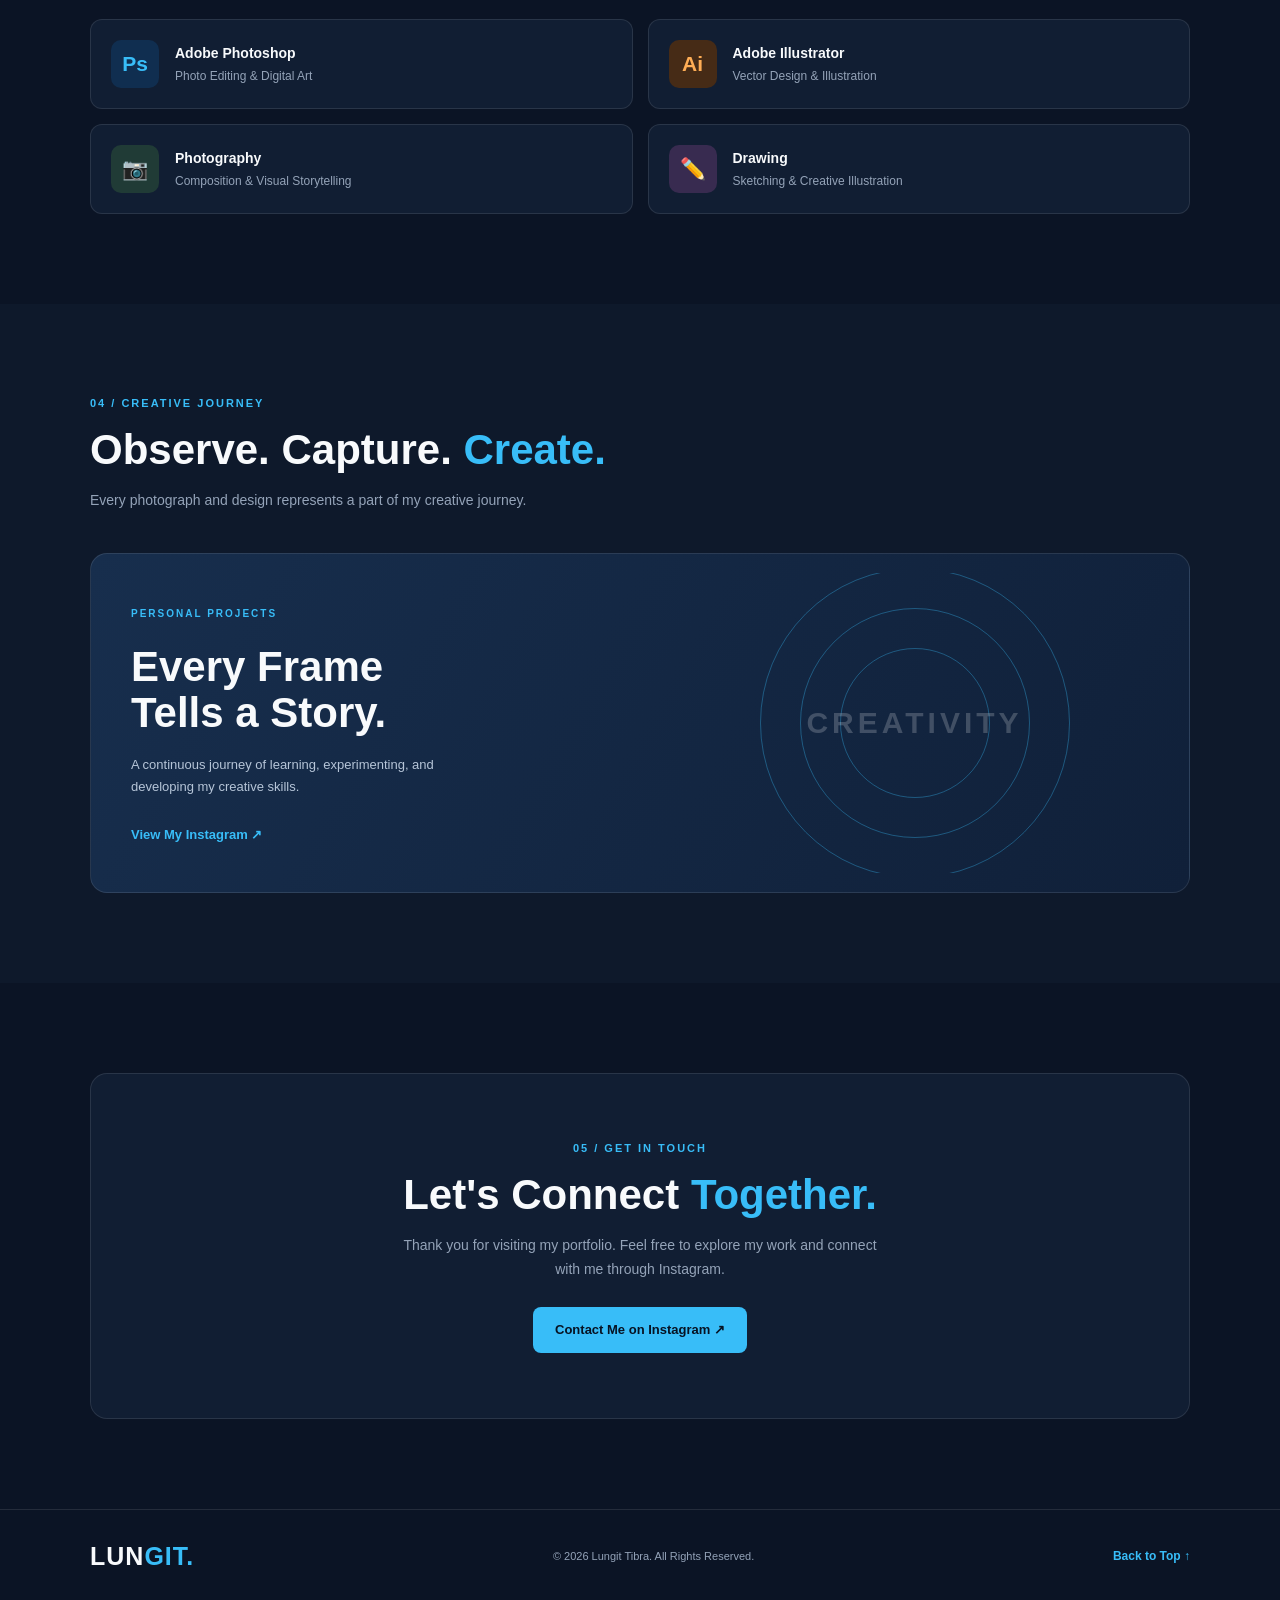
==== commit 563c2b1d: "Update index.html" ====
--- a/index.html
+++ b/index.html
@@ -629,7 +629,7 @@
 
     </footer>
 
-
+    
     <script src="script.js"></script>
 
 </body>
--- a/style.css
+++ b/style.css
@@ -417,6 +417,7 @@
     border-radius: 13px;
     overflow: hidden;
     transition: 0.3s ease;
+    display: block;
 }
 
 .portfolio-card:hover {
@@ -446,6 +447,25 @@
 .portfolio-card p {
     color: var(--muted);
     font-size: 13px;
+}
+
+.portfolio-link {
+    display: inline-flex;
+    align-items: center;
+    gap: 8px;
+    margin-top: 18px;
+    color: var(--blue);
+    font-size: 12px;
+    font-weight: 700;
+    transition: 0.3s ease;
+}
+
+.portfolio-card:hover .portfolio-link {
+    gap: 13px;
+}
+
+.portfolio-link span {
+    font-size: 16px;
 }
 
 
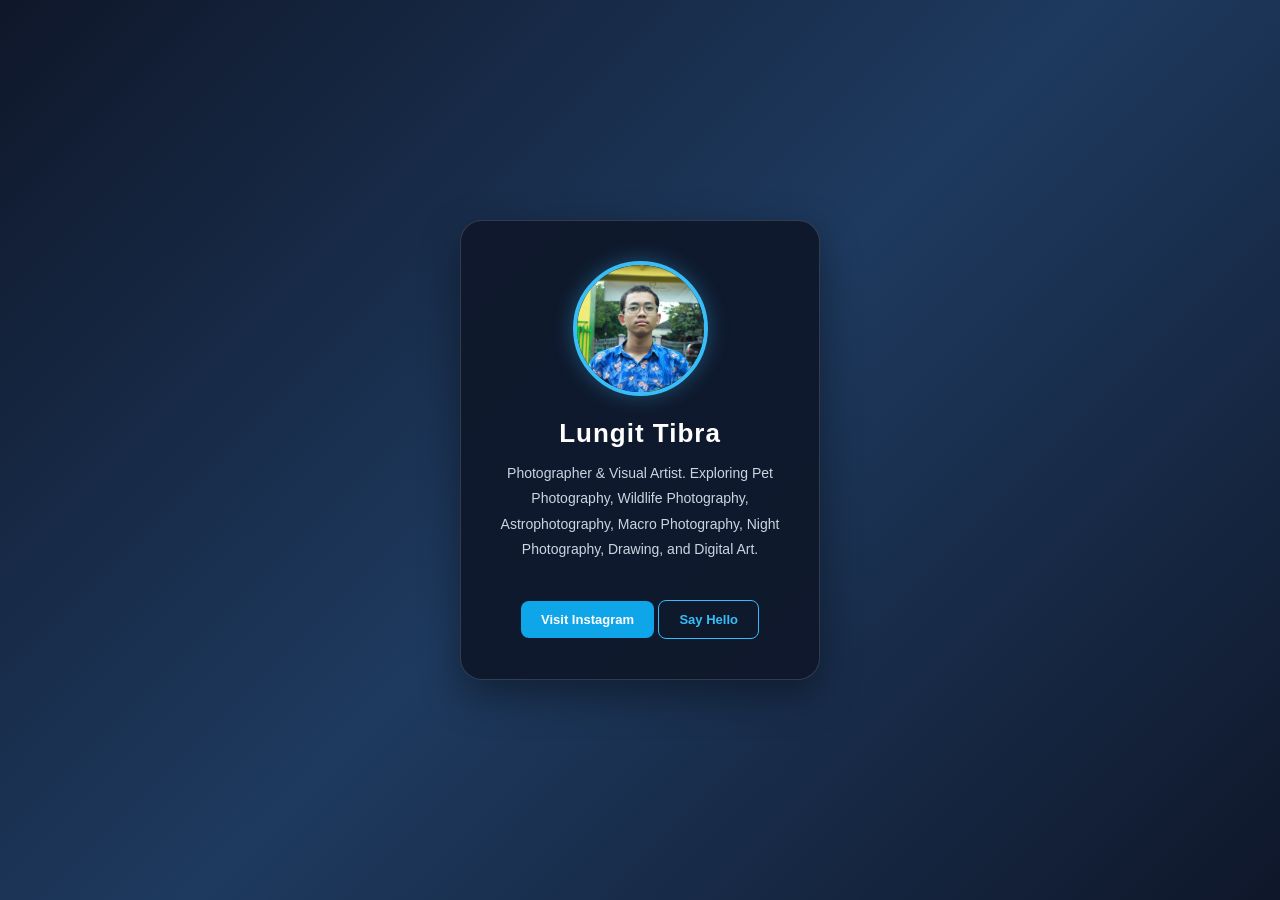
==== commit 5206061e: "Update index.html" ====
--- a/index.html
+++ b/index.html
@@ -1,635 +1,46 @@
 
 <!DOCTYPE html>
-<html lang="en">
+<html lang="id">
 
 <head>
     <meta charset="UTF-8">
     <meta name="viewport" content="width=device-width, initial-scale=1.0">
 
-    <meta name="description" content="Lungit Tibra - Photographer and Visual Artist Creative Portfolio.">
+    <meta name="description" content="Personal portfolio of Lungit Tibra, Photographer and Visual Artist.">
 
-    <title>Lungit Tibra | Creative Portfolio</title>
+    <title>Lungit Tibra | Personal Portfolio</title>
 
-    <link rel="stylesheet" href="style.css?v=4">
-
-    <link rel="preconnect" href="https://fonts.googleapis.com">
-    <link rel="preconnect" href="https://fonts.gstatic.com" crossorigin>
-
-    <link href="https://fonts.googleapis.com/css2?family=DM+Sans:wght@400;500;600;700&family=Outfit:wght@400;500;600;700;800&display=swap" rel="stylesheet">
+    <link rel="stylesheet" href="style.css">
 </head>
 
 <body>
 
-    <!-- NAVIGATION -->
-    <header class="header" id="home">
+    <div class="profile-card">
 
-        <div class="container navbar">
+        <img src="IMG_0841.JPG" alt="Profile Photo of Lungit Tibra">
 
-            <a href="#home" class="logo">LUN<span>GIT.</span></a>
+        <h1>Lungit Tibra</h1>
 
-            <button class="menu-toggle" id="menu-toggle"
-                aria-label="Open navigation"
-                aria-expanded="false">
-                ☰
-            </button>
+        <p>
+            Photographer & Visual Artist.
+            Exploring Pet Photography, Wildlife Photography,
+            Astrophotography, Macro Photography,
+            Night Photography, Drawing, and Digital Art.
+        </p>
 
-            <nav>
-                <ul class="nav-links" id="nav-links">
-                    <li><a href="#home">Home</a></li>
-                    <li><a href="#about">About</a></li>
-                    <li><a href="#portfolio">Portfolio</a></li>
-                    <li><a href="#skills">Skills</a></li>
-                    <li><a href="#contact">Contact</a></li>
-                </ul>
-            </nav>
+        <a
+            href="https://www.instagram.com/lunqytz/"
+            target="_blank"
+            rel="noopener noreferrer">
+            Visit Instagram
+        </a>
 
-        </div>
+        <button id="greeting-button">
+            Say Hello
+        </button>
 
-    </header>
+    </div>
 
-
-    <main>
-
-        <!-- HERO -->
-        <section class="hero container">
-
-            <div class="hero-content reveal">
-
-                <span class="eyebrow">
-                    <span class="status-dot"></span>
-                    PHOTOGRAPHER & VISUAL ARTIST
-                </span>
-
-                <h1>
-                    Hello, I'm<br>
-                    <span>Lungit Tibra.</span>
-                </h1>
-
-                <p>
-                    Capturing moments, exploring creativity,
-                    and creating visual stories through
-                    photography and digital art.
-                </p>
-
-                <div class="hero-buttons">
-
-                    <a href="#portfolio" class="btn btn-primary">
-                        Explore My Work
-                    </a>
-
-                    <a href="#contact" class="btn btn-outline">
-                        Contact Me
-                    </a>
-
-                </div>
-
-                <div class="hero-social">
-                    <span>FOLLOW MY JOURNEY</span>
-
-                    <a href="https://www.instagram.com/lunqytz/"
-                       target="_blank"
-                       rel="noopener noreferrer">
-                        Instagram ↗
-                    </a>
-                </div>
-
-            </div>
-
-
-            <div class="hero-image reveal">
-
-                <div class="image-frame">
-
-                    <img src="IMG_0841.JPG"
-                         alt="Portrait of Lungit Tibra">
-
-                </div>
-
-                <div class="image-label">
-                    <span>CREATIVE PORTFOLIO</span>
-                    <strong>2026 — PRESENT</strong>
-                </div>
-
-            </div>
-
-        </section>
-
-
-        <!-- ABOUT -->
-        <section class="section container" id="about">
-
-            <div class="section-heading reveal">
-
-                <span class="section-label">01 / ABOUT ME</span>
-
-                <h2>A Little About <span>Myself.</span></h2>
-
-            </div>
-
-
-            <div class="about-grid reveal">
-
-                <div class="about-description">
-
-                    <h3>Creativity is my way of seeing the world.</h3>
-
-                    <p>
-                        Hello! I'm Lungit Tibra, a student of
-                        Visual Communication Design (DKV)
-                        with a strong interest in photography
-                        and visual arts.
-                    </p>
-
-                    <p>
-                        I enjoy capturing moments, exploring
-                        nature, observing small details, and
-                        transforming ideas into visual creations
-                        through photography, drawing, and
-                        digital design.
-                    </p>
-
-                    <p>
-                        This website is a collection of my
-                        creative journey, personal projects,
-                        and selected works.
-                    </p>
-
-                </div>
-
-
-                <div class="about-info">
-
-                    <div class="info-item">
-                        <span>NAME</span>
-                        <strong>Lungit Tibra</strong>
-                    </div>
-
-                    <div class="info-item">
-                        <span>PROFESSION</span>
-                        <strong>Student & Visual Artist</strong>
-                    </div>
-
-                    <div class="info-item">
-                        <span>FIELD</span>
-                        <strong>Photography & Digital Art</strong>
-                    </div>
-
-                    <div class="info-item">
-                        <span>LOCATION</span>
-                        <strong>Indonesia</strong>
-                    </div>
-
-                </div>
-
-            </div>
-
-        </section>
-
-
-        <!-- PORTFOLIO -->
-        <section class="section portfolio-section" id="portfolio">
-
-            <div class="container">
-
-                <div class="section-heading reveal">
-
-                    <span class="section-label">02 / MY PORTFOLIO</span>
-
-                    <h2>Explore My <span>Creative World.</span></h2>
-
-                    <p>
-                        Explore my creative interests and
-                        discover my selected works on Instagram.
-                    </p>
-
-                </div>
-
-
-                <div class="portfolio-grid">
-
-
-                    <a class="portfolio-card reveal"
-                       href="https://www.instagram.com/lunqytz/"
-                       target="_blank"
-                       rel="noopener noreferrer">
-
-                        <div class="portfolio-icon">🐈</div>
-
-                        <span>01 / PHOTOGRAPHY</span>
-
-                        <h3>Pet Photography</h3>
-
-                        <p>
-                            Capturing the personality and charm
-                            of animals.
-                        </p>
-
-                        <div class="portfolio-link">
-                            View on Instagram <span>↗</span>
-                        </div>
-
-                    </a>
-
-
-                    <a class="portfolio-card reveal"
-                       href="https://www.instagram.com/lunqytz/"
-                       target="_blank"
-                       rel="noopener noreferrer">
-
-                        <div class="portfolio-icon">✏️</div>
-
-                        <span>02 / ART</span>
-
-                        <h3>Drawing</h3>
-
-                        <p>
-                            Expressing ideas through illustrations
-                            and sketches.
-                        </p>
-
-                        <div class="portfolio-link">
-                            View on Instagram <span>↗</span>
-                        </div>
-
-                    </a>
-
-
-                    <a class="portfolio-card reveal"
-                       href="https://www.instagram.com/lunqytz/"
-                       target="_blank"
-                       rel="noopener noreferrer">
-
-                        <div class="portfolio-icon">🌙</div>
-
-                        <span>03 / PHOTOGRAPHY</span>
-
-                        <h3>Astrophotography</h3>
-
-                        <p>
-                            Exploring the beauty of the night
-                            sky and space.
-                        </p>
-
-                        <div class="portfolio-link">
-                            View on Instagram <span>↗</span>
-                        </div>
-
-                    </a>
-
-
-                    <a class="portfolio-card reveal"
-                       href="https://www.instagram.com/lunqytz/"
-                       target="_blank"
-                       rel="noopener noreferrer">
-
-                        <div class="portfolio-icon">📷</div>
-
-                        <span>04 / PHOTOGRAPHY</span>
-
-                        <h3>Photography</h3>
-
-                        <p>
-                            Documenting moments, places,
-                            and everyday life.
-                        </p>
-
-                        <div class="portfolio-link">
-                            View on Instagram <span>↗</span>
-                        </div>
-
-                    </a>
-
-
-                    <a class="portfolio-card reveal"
-                       href="https://www.instagram.com/lunqytz/"
-                       target="_blank"
-                       rel="noopener noreferrer">
-
-                        <div class="portfolio-icon">🦅</div>
-
-                        <span>05 / PHOTOGRAPHY</span>
-
-                        <h3>Wildlife Photography</h3>
-
-                        <p>
-                            Discovering wildlife through
-                            the camera lens.
-                        </p>
-
-                        <div class="portfolio-link">
-                            View on Instagram <span>↗</span>
-                        </div>
-
-                    </a>
-
-
-                    <a class="portfolio-card reveal"
-                       href="https://www.instagram.com/lunqytz/"
-                       target="_blank"
-                       rel="noopener noreferrer">
-
-                        <div class="portfolio-icon">👤</div>
-
-                        <span>06 / PHOTOGRAPHY</span>
-
-                        <h3>People Photography</h3>
-
-                        <p>
-                            Capturing human expressions
-                            and memorable moments.
-                        </p>
-
-                        <div class="portfolio-link">
-                            View on Instagram <span>↗</span>
-                        </div>
-
-                    </a>
-
-
-                    <a class="portfolio-card reveal"
-                       href="https://www.instagram.com/lunqytz/"
-                       target="_blank"
-                       rel="noopener noreferrer">
-
-                        <div class="portfolio-icon">🌸</div>
-
-                        <span>07 / PHOTOGRAPHY</span>
-
-                        <h3>Macro Photography</h3>
-
-                        <p>
-                            Discovering beauty in the
-                            smallest details.
-                        </p>
-
-                        <div class="portfolio-link">
-                            View on Instagram <span>↗</span>
-                        </div>
-
-                    </a>
-
-
-                    <a class="portfolio-card reveal"
-                       href="https://www.instagram.com/lunqytz/"
-                       target="_blank"
-                       rel="noopener noreferrer">
-
-                        <div class="portfolio-icon">🎨</div>
-
-                        <span>08 / GRAPHIC DESIGN</span>
-
-                        <h3>Illustrator Work</h3>
-
-                        <p>
-                            Creating vector graphics
-                            and visual compositions.
-                        </p>
-
-                        <div class="portfolio-link">
-                            View on Instagram <span>↗</span>
-                        </div>
-
-                    </a>
-
-
-                    <a class="portfolio-card reveal"
-                       href="https://www.instagram.com/lunqytz/"
-                       target="_blank"
-                       rel="noopener noreferrer">
-
-                        <div class="portfolio-icon">🖌️</div>
-
-                        <span>09 / DIGITAL ART</span>
-
-                        <h3>Photoshop Work</h3>
-
-                        <p>
-                            Photo manipulation, editing,
-                            and digital artwork.
-                        </p>
-
-                        <div class="portfolio-link">
-                            View on Instagram <span>↗</span>
-                        </div>
-
-                    </a>
-
-
-                    <a class="portfolio-card reveal"
-                       href="https://www.instagram.com/lunqytz/"
-                       target="_blank"
-                       rel="noopener noreferrer">
-
-                        <div class="portfolio-icon">🌃</div>
-
-                        <span>10 / PHOTOGRAPHY</span>
-
-                        <h3>Night Photography</h3>
-
-                        <p>
-                            Capturing atmosphere and
-                            light after dark.
-                        </p>
-
-                        <div class="portfolio-link">
-                            View on Instagram <span>↗</span>
-                        </div>
-
-                    </a>
-
-
-                </div>
-
-            </div>
-
-        </section>
-
-
-        <!-- SKILLS -->
-        <section class="section container" id="skills">
-
-            <div class="section-heading reveal">
-
-                <span class="section-label">03 / MY SKILLS</span>
-
-                <h2>Creative <span>Tools.</span></h2>
-
-                <p>
-                    Creative tools and disciplines
-                    I enjoy learning and exploring.
-                </p>
-
-            </div>
-
-
-            <div class="skills-grid reveal">
-
-                <div class="skill-item">
-
-                    <div class="skill-symbol">Ps</div>
-
-                    <div>
-                        <h3>Adobe Photoshop</h3>
-                        <p>Photo Editing & Digital Art</p>
-                    </div>
-
-                </div>
-
-
-                <div class="skill-item">
-
-                    <div class="skill-symbol illustrator">Ai</div>
-
-                    <div>
-                        <h3>Adobe Illustrator</h3>
-                        <p>Vector Design & Illustration</p>
-                    </div>
-
-                </div>
-
-
-                <div class="skill-item">
-
-                    <div class="skill-symbol camera">📷</div>
-
-                    <div>
-                        <h3>Photography</h3>
-                        <p>Composition & Visual Storytelling</p>
-                    </div>
-
-                </div>
-
-
-                <div class="skill-item">
-
-                    <div class="skill-symbol drawing">✏️</div>
-
-                    <div>
-                        <h3>Drawing</h3>
-                        <p>Sketching & Creative Illustration</p>
-                    </div>
-
-                </div>
-
-            </div>
-
-        </section>
-
-
-        <!-- FEATURED WORK -->
-        <section class="section featured-section">
-
-            <div class="container">
-
-                <div class="section-heading reveal">
-
-                    <span class="section-label">04 / CREATIVE JOURNEY</span>
-
-                    <h2>Observe. Capture. <span>Create.</span></h2>
-
-                    <p>
-                        Every photograph and design represents
-                        a part of my creative journey.
-                    </p>
-
-                </div>
-
-
-                <div class="featured-box reveal">
-
-                    <div class="featured-content">
-
-                        <span>PERSONAL PROJECTS</span>
-
-                        <h3>
-                            Every Frame<br>
-                            Tells a Story.
-                        </h3>
-
-                        <p>
-                            A continuous journey of learning,
-                            experimenting, and developing
-                            my creative skills.
-                        </p>
-
-                        <a href="https://www.instagram.com/lunqytz/"
-                           target="_blank"
-                           rel="noopener noreferrer">
-                            View My Instagram ↗
-                        </a>
-
-                    </div>
-
-
-                    <div class="featured-decoration">
-
-                        <div class="circle circle-one"></div>
-                        <div class="circle circle-two"></div>
-                        <div class="circle circle-three"></div>
-
-                        <span>CREATIVITY</span>
-
-                    </div>
-
-                </div>
-
-            </div>
-
-        </section>
-
-
-        <!-- CONTACT -->
-        <section class="section container" id="contact">
-
-            <div class="contact-box reveal">
-
-                <span class="section-label">05 / GET IN TOUCH</span>
-
-                <h2>Let's Connect <span>Together.</span></h2>
-
-                <p>
-                    Thank you for visiting my portfolio.
-                    Feel free to explore my work and connect
-                    with me through Instagram.
-                </p>
-
-                <a href="https://www.instagram.com/lunqytz/"
-                   target="_blank"
-                   rel="noopener noreferrer"
-                   class="btn btn-primary">
-                    Contact Me on Instagram ↗
-                </a>
-
-            </div>
-
-        </section>
-
-    </main>
-
-
-    <!-- FOOTER -->
-    <footer class="footer">
-
-        <div class="container footer-content">
-
-            <a href="#home" class="logo">
-                LUN<span>GIT.</span>
-            </a>
-
-            <p>
-                © <span id="current-year"></span>
-                Lungit Tibra. All Rights Reserved.
-            </p>
-
-            <a href="#home" class="back-top">
-                Back to Top ↑
-            </a>
-
-        </div>
-
-    </footer>
-
-    
     <script src="script.js"></script>
 
 </body>
--- a/style.css
+++ b/style.css
@@ -1,831 +1,158 @@
 
-/* =====================================
-   1. RESET
-===================================== */
-
+/* ==========================
+   RESET
+========================== */
 * {
     margin: 0;
     padding: 0;
     box-sizing: border-box;
 }
 
-:root {
-    --bg: #0b1425;
-    --surface: #111e33;
-    --surface2: #192b46;
-    --blue: #38bdf8;
-    --white: #f8fafc;
-    --muted: #94a3b8;
-    --border: rgba(255, 255, 255, 0.1);
+/* ==========================
+   BODY & BACKGROUND
+========================== */
+body {
+    min-height: 100vh;
+    display: flex;
+    justify-content: center;
+    align-items: center;
+    padding: 20px;
+
+    background: linear-gradient(
+        135deg,
+        #0f172a,
+        #1e3a5f,
+        #0f172a
+    );
+
+    font-family: Arial, Helvetica, sans-serif;
+    color: #ffffff;
 }
 
-html {
-    scroll-behavior: smooth;
+/* ==========================
+   PROFILE CARD
+========================== */
+.profile-card {
+    width: 360px;
+    padding: 40px 28px;
+
+    background: rgba(15, 23, 42, 0.92);
+    border: 1px solid rgba(255, 255, 255, 0.15);
+    border-radius: 22px;
+
+    text-align: center;
+
+    box-shadow: 0 15px 40px rgba(0, 0, 0, 0.4);
+
+    transition: all 0.3s ease;
 }
 
-body {
-    width: 100%;
-    min-width: 320px;
-    min-height: 100vh;
-    background: var(--bg);
-    color: var(--white);
-    font-family: 'DM Sans', Arial, sans-serif;
-    line-height: 1.7;
-    overflow-x: hidden;
+/* CARD HOVER */
+.profile-card:hover {
+    transform: translateY(-8px);
+    box-shadow: 0 20px 50px rgba(0, 0, 0, 0.5);
 }
 
-a {
-    color: inherit;
-    text-decoration: none;
+/* ==========================
+   PROFILE IMAGE
+========================== */
+.profile-card img {
+    display: block;
+
+    width: 135px;
+    height: 135px;
+
+    object-fit: cover;
+    border-radius: 50%;
+
+    margin: 0 auto 22px;
+
+    border: 4px solid #38bdf8;
+
+    box-shadow: 0 0 20px rgba(56, 189, 248, 0.35);
 }
 
-button {
-    font: inherit;
+/* ==========================
+   PROFILE NAME
+========================== */
+.profile-card h1 {
+    font-size: 26px;
+    font-weight: bold;
+    letter-spacing: 1px;
+
+    margin-bottom: 12px;
 }
 
-.container {
-    width: 90%;
-    max-width: 1100px;
-    margin-left: auto;
-    margin-right: auto;
-}
+/* ==========================
+   PROFILE DESCRIPTION
+========================== */
+.profile-card p {
+    color: #cbd5e1;
 
-.section {
-    padding-top: 90px;
-    padding-bottom: 90px;
-}
+    font-size: 14px;
+    line-height: 1.8;
 
-section {
-    scroll-margin-top: 85px;
-}
-
-
-/* =====================================
-   2. NAVIGATION
-===================================== */
-
-.header {
-    position: sticky;
-    top: 0;
-    z-index: 1000;
-    width: 100%;
-    background: rgba(11, 20, 37, 0.95);
-    backdrop-filter: blur(15px);
-    border-bottom: 1px solid var(--border);
-}
-
-.navbar {
-    min-height: 75px;
-    display: flex;
-    justify-content: space-between;
-    align-items: center;
-}
-
-.logo {
-    font-family: 'Outfit', sans-serif;
-    font-size: 25px;
-    font-weight: 800;
-    letter-spacing: 1px;
-}
-
-.logo span {
-    color: var(--blue);
-}
-
-.nav-links {
-    display: flex;
-    align-items: center;
-    gap: 28px;
-    list-style: none;
-}
-
-.nav-links a {
-    color: var(--muted);
-    font-size: 14px;
-    font-weight: 600;
-    transition: color 0.3s ease;
-}
-
-.nav-links a:hover {
-    color: var(--blue);
-}
-
-.menu-toggle {
-    display: none;
-    color: white;
-    background: transparent;
-    border: none;
-    font-size: 26px;
-    cursor: pointer;
-}
-
-
-/* =====================================
-   3. HERO
-===================================== */
-
-.hero {
-    min-height: 600px;
-    display: grid;
-    grid-template-columns: minmax(0, 1.2fr) minmax(0, 0.8fr);
-    align-items: center;
-    gap: 55px;
-    padding-top: 75px;
-    padding-bottom: 85px;
-}
-
-.hero-content {
-    min-width: 0;
-}
-
-.eyebrow {
-    display: inline-flex;
-    align-items: center;
-    gap: 10px;
-    color: var(--blue);
-    font-size: 11px;
-    font-weight: 700;
-    letter-spacing: 2px;
-    margin-bottom: 25px;
-}
-
-.status-dot {
-    width: 8px;
-    height: 8px;
-    background: #22c55e;
-    border-radius: 50%;
-    box-shadow: 0 0 12px #22c55e;
-}
-
-.hero h1 {
-    font-family: 'Outfit', sans-serif;
-    font-size: clamp(46px, 6vw, 72px);
-    font-weight: 800;
-    line-height: 1.12;
-    margin-bottom: 22px;
-}
-
-.hero h1 span,
-.section-heading h2 span,
-.contact-box h2 span {
-    color: var(--blue);
-}
-
-.hero-content > p {
-    max-width: 480px;
-    color: var(--muted);
-    font-size: 15px;
     margin-bottom: 28px;
 }
 
-.hero-buttons {
-    display: flex;
-    flex-wrap: wrap;
-    gap: 12px;
-}
+/* ==========================
+   INSTAGRAM LINK
+========================== */
+.profile-card a {
+    display: inline-block;
 
-.btn {
-    display: inline-block;
-    padding: 12px 22px;
+    padding: 11px 20px;
+
+    background: #0ea5e9;
+    color: #ffffff;
+
+    text-decoration: none;
     border-radius: 8px;
+
     font-size: 13px;
-    font-weight: 700;
+    font-weight: bold;
+
     transition: 0.3s ease;
 }
 
-.btn-primary {
-    background: var(--blue);
-    color: #071323;
+.profile-card a:hover {
+    background: #0284c7;
+    transform: scale(1.05);
 }
 
-.btn-primary:hover {
-    background: #7dd3fc;
-    transform: translateY(-3px);
-}
+/* ==========================
+   GREETING BUTTON
+========================== */
+.profile-card button {
+    padding: 11px 20px;
+    margin-top: 10px;
 
-.btn-outline {
-    border: 1px solid var(--border);
-    color: white;
-}
+    background: transparent;
 
-.btn-outline:hover {
-    color: var(--blue);
-    border-color: var(--blue);
-}
+    border: 1px solid #38bdf8;
+    color: #38bdf8;
 
-.hero-social {
-    display: flex;
-    flex-wrap: wrap;
-    gap: 18px;
-    margin-top: 38px;
-    font-size: 11px;
-    letter-spacing: 1px;
-}
+    border-radius: 8px;
 
-.hero-social span {
-    color: var(--muted);
-}
+    cursor: pointer;
 
-.hero-social a {
-    color: var(--blue);
-    font-weight: 700;
-}
+    font-size: 13px;
+    font-weight: bold;
 
-
-/* HERO IMAGE */
-
-.hero-image {
-    position: relative;
-    width: 100%;
-    max-width: 340px;
-    justify-self: center;
-    padding: 10px;
-}
-
-.image-frame {
-    position: relative;
-    width: 100%;
-    height: 410px;
-    overflow: hidden;
-    border-radius: 18px;
-    border: 1px solid var(--border);
-    z-index: 2;
-    background: var(--surface);
-}
-
-.image-frame img {
-    display: block;
-    width: 100%;
-    height: 100%;
-    object-fit: cover;
-    object-position: center;
-}
-
-.image-frame::after {
-    content: "";
-    position: absolute;
-    inset: 0;
-    background: linear-gradient(
-        to top,
-        rgba(11, 20, 37, 0.45),
-        transparent 45%
-    );
-}
-
-.hero-image::before {
-    content: "";
-    position: absolute;
-    inset: 0;
-    border: 2px solid var(--blue);
-    border-radius: 18px;
-    opacity: 0.4;
-    transform: translate(17px, 17px);
-}
-
-.image-label {
-    position: absolute;
-    z-index: 3;
-    bottom: 25px;
-    left: 25px;
-    right: 25px;
-    display: flex;
-    flex-direction: column;
-    padding: 12px 15px;
-    border-radius: 8px;
-    background: rgba(11, 20, 37, 0.88);
-    backdrop-filter: blur(10px);
-}
-
-.image-label span {
-    color: var(--blue);
-    font-size: 9px;
-    letter-spacing: 2px;
-}
-
-.image-label strong {
-    font-size: 12px;
-}
-
-
-/* =====================================
-   4. SECTION HEADING
-===================================== */
-
-.section-heading {
-    margin-bottom: 40px;
-}
-
-.section-label {
-    display: block;
-    color: var(--blue);
-    font-size: 11px;
-    font-weight: 700;
-    letter-spacing: 2px;
-    margin-bottom: 12px;
-}
-
-.section-heading h2,
-.contact-box h2 {
-    font-family: 'Outfit', sans-serif;
-    font-size: clamp(29px, 4vw, 42px);
-    line-height: 1.2;
-    margin-bottom: 14px;
-}
-
-.section-heading > p {
-    color: var(--muted);
-    font-size: 14px;
-    max-width: 550px;
-}
-
-
-/* =====================================
-   5. ABOUT
-===================================== */
-
-.about-grid {
-    display: grid;
-    grid-template-columns: minmax(0, 1.3fr) minmax(0, 0.7fr);
-    gap: 55px;
-    align-items: start;
-}
-
-.about-description h3 {
-    font-family: 'Outfit', sans-serif;
-    font-size: 23px;
-    margin-bottom: 18px;
-}
-
-.about-description p {
-    color: var(--muted);
-    font-size: 14px;
-    margin-bottom: 15px;
-}
-
-.about-info {
-    padding: 22px;
-    background: var(--surface);
-    border: 1px solid var(--border);
-    border-radius: 14px;
-}
-
-.info-item {
-    display: flex;
-    flex-direction: column;
-    gap: 4px;
-    padding: 13px 0;
-    border-bottom: 1px solid var(--border);
-}
-
-.info-item:last-child {
-    border-bottom: none;
-}
-
-.info-item span {
-    color: var(--blue);
-    font-size: 10px;
-    font-weight: 700;
-    letter-spacing: 1px;
-}
-
-.info-item strong {
-    font-size: 13px;
-}
-
-
-/* =====================================
-   6. PORTFOLIO
-===================================== */
-
-.portfolio-section {
-    background: #0e192b;
-}
-
-.portfolio-grid {
-    display: grid;
-    grid-template-columns: repeat(2, minmax(0, 1fr));
-    gap: 18px;
-}
-
-.portfolio-card {
-    position: relative;
-    min-width: 0;
-    min-height: 205px;
-    padding: 25px;
-    background: var(--surface);
-    border: 1px solid var(--border);
-    border-radius: 13px;
-    overflow: hidden;
-    transition: 0.3s ease;
-    display: block;
-}
-
-.portfolio-card:hover {
-    transform: translateY(-5px);
-    border-color: rgba(56, 189, 248, 0.55);
-    background: var(--surface2);
-}
-
-.portfolio-icon {
-    font-size: 28px;
-    margin-bottom: 13px;
-}
-
-.portfolio-card > span {
-    color: var(--blue);
-    font-size: 10px;
-    font-weight: 700;
-    letter-spacing: 1.3px;
-}
-
-.portfolio-card h3 {
-    font-family: 'Outfit', sans-serif;
-    font-size: 19px;
-    margin: 6px 0;
-}
-
-.portfolio-card p {
-    color: var(--muted);
-    font-size: 13px;
-}
-
-.portfolio-link {
-    display: inline-flex;
-    align-items: center;
-    gap: 8px;
-    margin-top: 18px;
-    color: var(--blue);
-    font-size: 12px;
-    font-weight: 700;
     transition: 0.3s ease;
 }
 
-.portfolio-card:hover .portfolio-link {
-    gap: 13px;
+.profile-card button:hover {
+    background: #38bdf8;
+    color: #0f172a;
 }
 
-.portfolio-link span {
-    font-size: 16px;
-}
-
-
-/* =====================================
-   7. SKILLS
-===================================== */
-
-.skills-grid {
-    display: grid;
-    grid-template-columns: repeat(2, minmax(0, 1fr));
-    gap: 15px;
-}
-
-.skill-item {
-    display: flex;
-    align-items: center;
-    gap: 16px;
-    min-width: 0;
-    padding: 20px;
-    background: var(--surface);
-    border: 1px solid var(--border);
-    border-radius: 12px;
-    transition: 0.3s ease;
-}
-
-.skill-item:hover {
-    transform: translateY(-4px);
-    border-color: var(--blue);
-}
-
-.skill-symbol {
-    width: 48px;
-    height: 48px;
-    flex-shrink: 0;
-    display: grid;
-    place-items: center;
-    border-radius: 10px;
-    background: #102e50;
-    color: var(--blue);
-    font-family: 'Outfit', sans-serif;
-    font-size: 21px;
-    font-weight: 800;
-}
-
-.illustrator {
-    background: #462b16;
-    color: #ffad55;
-}
-
-.camera {
-    background: #203b36;
-}
-
-.drawing {
-    background: #382b50;
-}
-
-.skill-item h3 {
-    font-size: 14px;
-}
-
-.skill-item p {
-    color: var(--muted);
-    font-size: 12px;
-}
-
-
-/* =====================================
-   8. FEATURED WORK
-===================================== */
-
-.featured-section {
-    background: #0e192b;
-}
-
-.featured-box {
-    display: grid;
-    grid-template-columns: 1fr 1fr;
-    align-items: center;
-    min-height: 340px;
-    overflow: hidden;
-    background: linear-gradient(120deg, #172e4d, #102039);
-    border: 1px solid var(--border);
-    border-radius: 17px;
-}
-
-.featured-content {
-    padding: 40px;
-}
-
-.featured-content > span {
-    color: var(--blue);
-    font-size: 10px;
-    font-weight: 700;
-    letter-spacing: 2px;
-}
-
-.featured-content h3 {
-    font-family: 'Outfit', sans-serif;
-    font-size: 42px;
-    line-height: 1.1;
-    margin: 18px 0;
-}
-
-.featured-content p {
-    max-width: 340px;
-    color: #b6c5d8;
-    font-size: 13px;
-    margin-bottom: 22px;
-}
-
-.featured-content a {
-    color: var(--blue);
-    font-size: 13px;
-    font-weight: 700;
-}
-
-.featured-decoration {
-    position: relative;
-    min-height: 300px;
-    display: grid;
-    place-items: center;
-    overflow: hidden;
-}
-
-.circle {
-    position: absolute;
-    border: 1px solid rgba(56, 189, 248, 0.35);
-    border-radius: 50%;
-}
-
-.circle-one {
-    width: 150px;
-    height: 150px;
-}
-
-.circle-two {
-    width: 230px;
-    height: 230px;
-}
-
-.circle-three {
-    width: 310px;
-    height: 310px;
-}
-
-.featured-decoration span {
-    position: relative;
-    color: rgba(255, 255, 255, 0.2);
-    font-family: 'Outfit', sans-serif;
-    font-size: 30px;
-    font-weight: 800;
-    letter-spacing: 4px;
-}
-
-
-/* =====================================
-   9. CONTACT
-===================================== */
-
-.contact-box {
-    padding: 65px 25px;
-    text-align: center;
-    background: var(--surface);
-    border: 1px solid var(--border);
-    border-radius: 17px;
-}
-
-.contact-box h2 {
-    margin-top: 12px;
-}
-
-.contact-box p {
-    max-width: 490px;
-    margin: 0 auto 25px;
-    color: var(--muted);
-    font-size: 14px;
-}
-
-
-/* =====================================
-   10. FOOTER
-===================================== */
-
-.footer {
-    border-top: 1px solid var(--border);
-    padding: 25px 0;
-}
-
-.footer-content {
-    display: flex;
-    justify-content: space-between;
-    align-items: center;
-    gap: 20px;
-}
-
-.footer-content p {
-    color: var(--muted);
-    font-size: 11px;
-    text-align: center;
-}
-
-.back-top {
-    color: var(--blue);
-    font-size: 12px;
-    font-weight: 700;
-}
-
-
-/* =====================================
-   11. SCROLL ANIMATION
-===================================== */
-
-.reveal {
-    opacity: 0;
-    transform: translateY(22px);
-    transition: opacity 0.7s ease, transform 0.7s ease;
-}
-
-.reveal.active {
-    opacity: 1;
-    transform: translateY(0);
-}
-
-
-/* =====================================
-   12. RESPONSIVE - TABLET
-===================================== */
-
-@media (max-width: 768px) {
-
-    .menu-toggle {
-        display: block;
-    }
-
-    .nav-links {
-        display: none;
-        position: absolute;
-        top: 75px;
-        left: 0;
-        right: 0;
-        padding: 22px;
-        background: #111e33;
-        border-bottom: 1px solid var(--border);
-        flex-direction: column;
-        gap: 18px;
-    }
-
-    .nav-links.show {
-        display: flex;
-    }
-
-    .hero {
-        grid-template-columns: 1fr;
-        gap: 45px;
-        padding-top: 65px;
-        padding-bottom: 70px;
-    }
-
-    .hero-image {
-        max-width: 320px;
-    }
-
-    .image-frame {
-        height: 380px;
-    }
-
-    .about-grid {
-        grid-template-columns: 1fr;
-        gap: 28px;
-    }
-
-    .featured-box {
-        grid-template-columns: 1fr;
-    }
-
-    .featured-decoration {
-        min-height: 230px;
+/* ==========================
+   RESPONSIVE DESIGN
+========================== */
+@media (max-width: 400px) {
+    .profile-card {
+        width: 100%;
+        padding: 35px 22px;
     }
 }
-
-
-/* =====================================
-   13. RESPONSIVE - MOBILE
-===================================== */
-
-@media (max-width: 500px) {
-
-    .container {
-        width: 90%;
-    }
-
-    .hero h1 {
-        font-size: 48px;
-    }
-
-    .hero-content > p {
-        font-size: 14px;
-    }
-
-    .hero-image {
-        max-width: 280px;
-    }
-
-    .image-frame {
-        height: 340px;
-    }
-
-    .portfolio-grid,
-    .skills-grid {
-        grid-template-columns: 1fr;
-    }
-
-    .portfolio-card {
-        min-height: 185px;
-    }
-
-    .section {
-        padding-top: 65px;
-        padding-bottom: 65px;
-    }
-
-    .featured-content {
-        padding: 28px;
-    }
-
-    .featured-content h3 {
-        font-size: 36px;
-    }
-
-    .contact-box {
-        padding: 45px 20px;
-    }
-
-    .footer-content {
-        flex-direction: column;
-        text-align: center;
-    }
-}
-
-
-/* =====================================
-   14. REDUCED MOTION
-===================================== */
-
-@media (prefers-reduced-motion: reduce) {
-
-    html {
-        scroll-behavior: auto;
-    }
-
-    *,
-    *::before,
-    *::after {
-        animation-duration: 0.01ms !important;
-        transition-duration: 0.01ms !important;
-    }
-
-    .reveal {
-        opacity: 1;
-        transform: none;
-    }
-}
